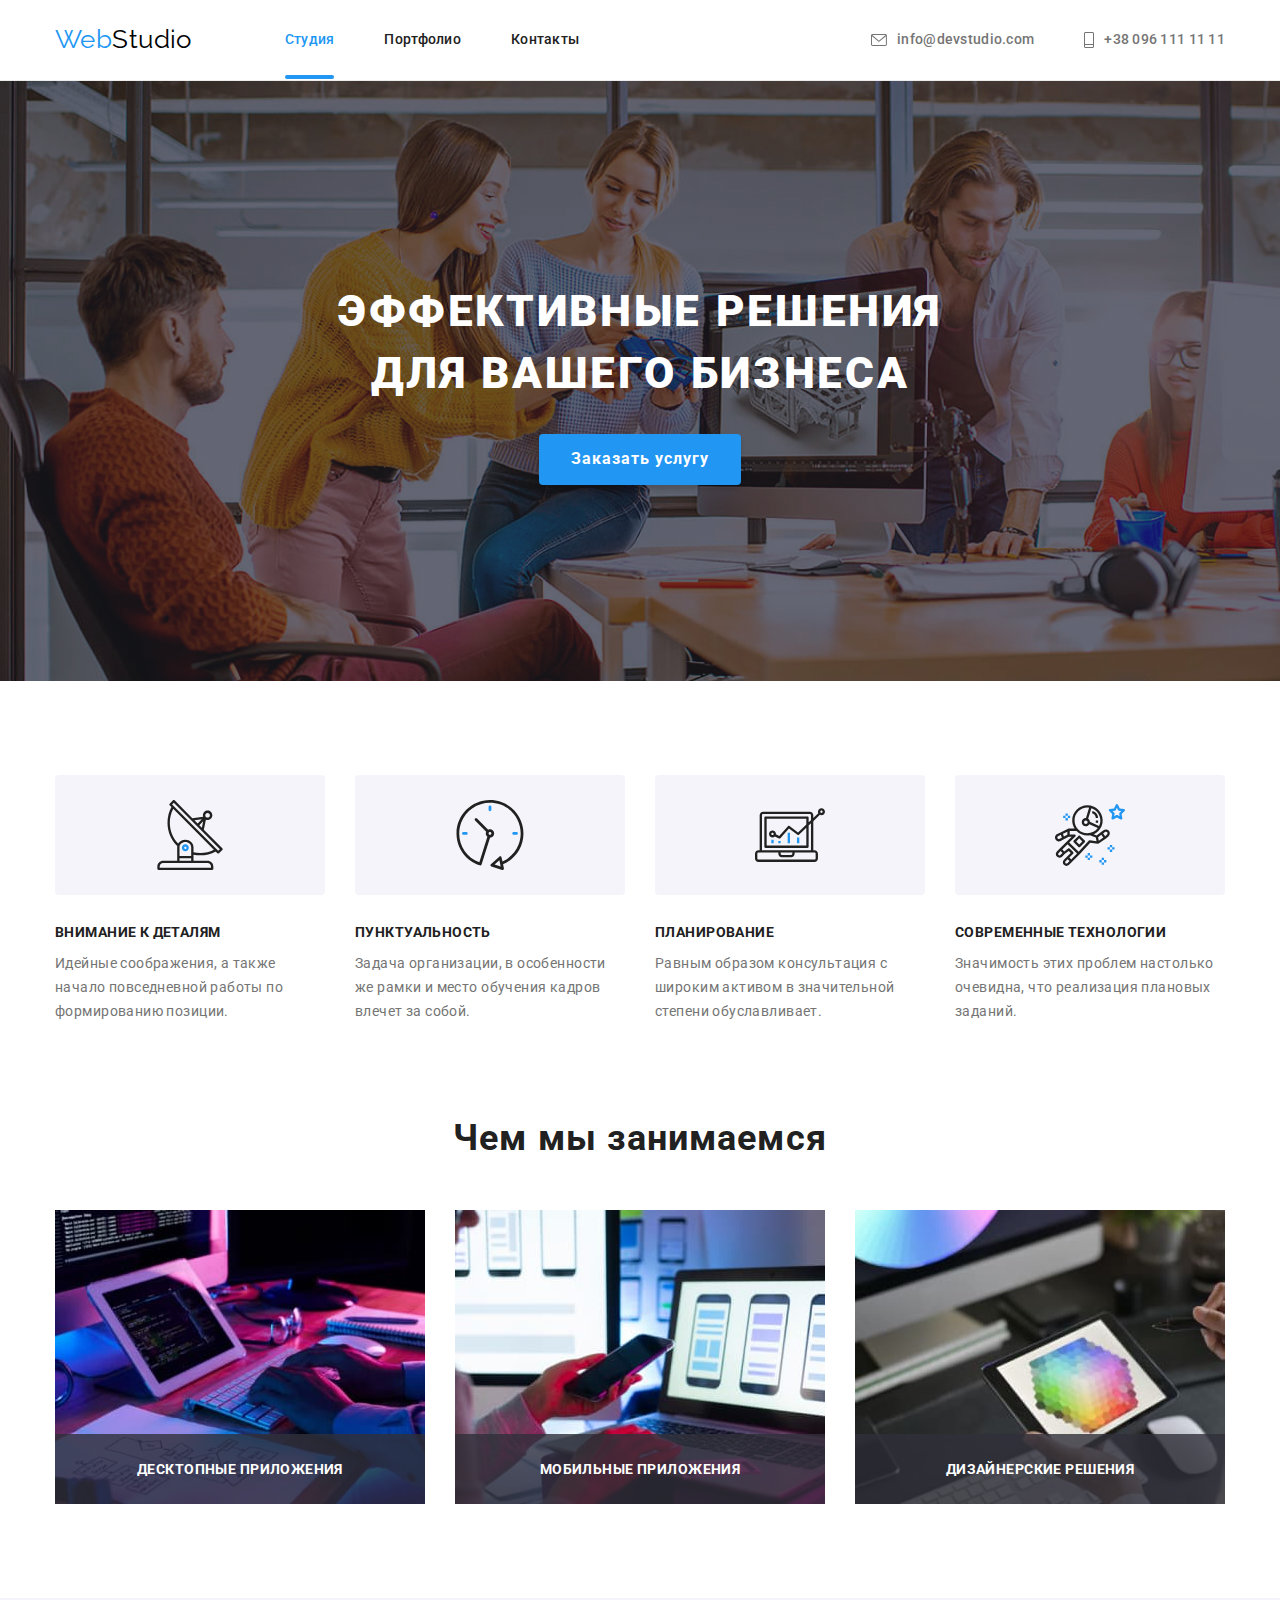
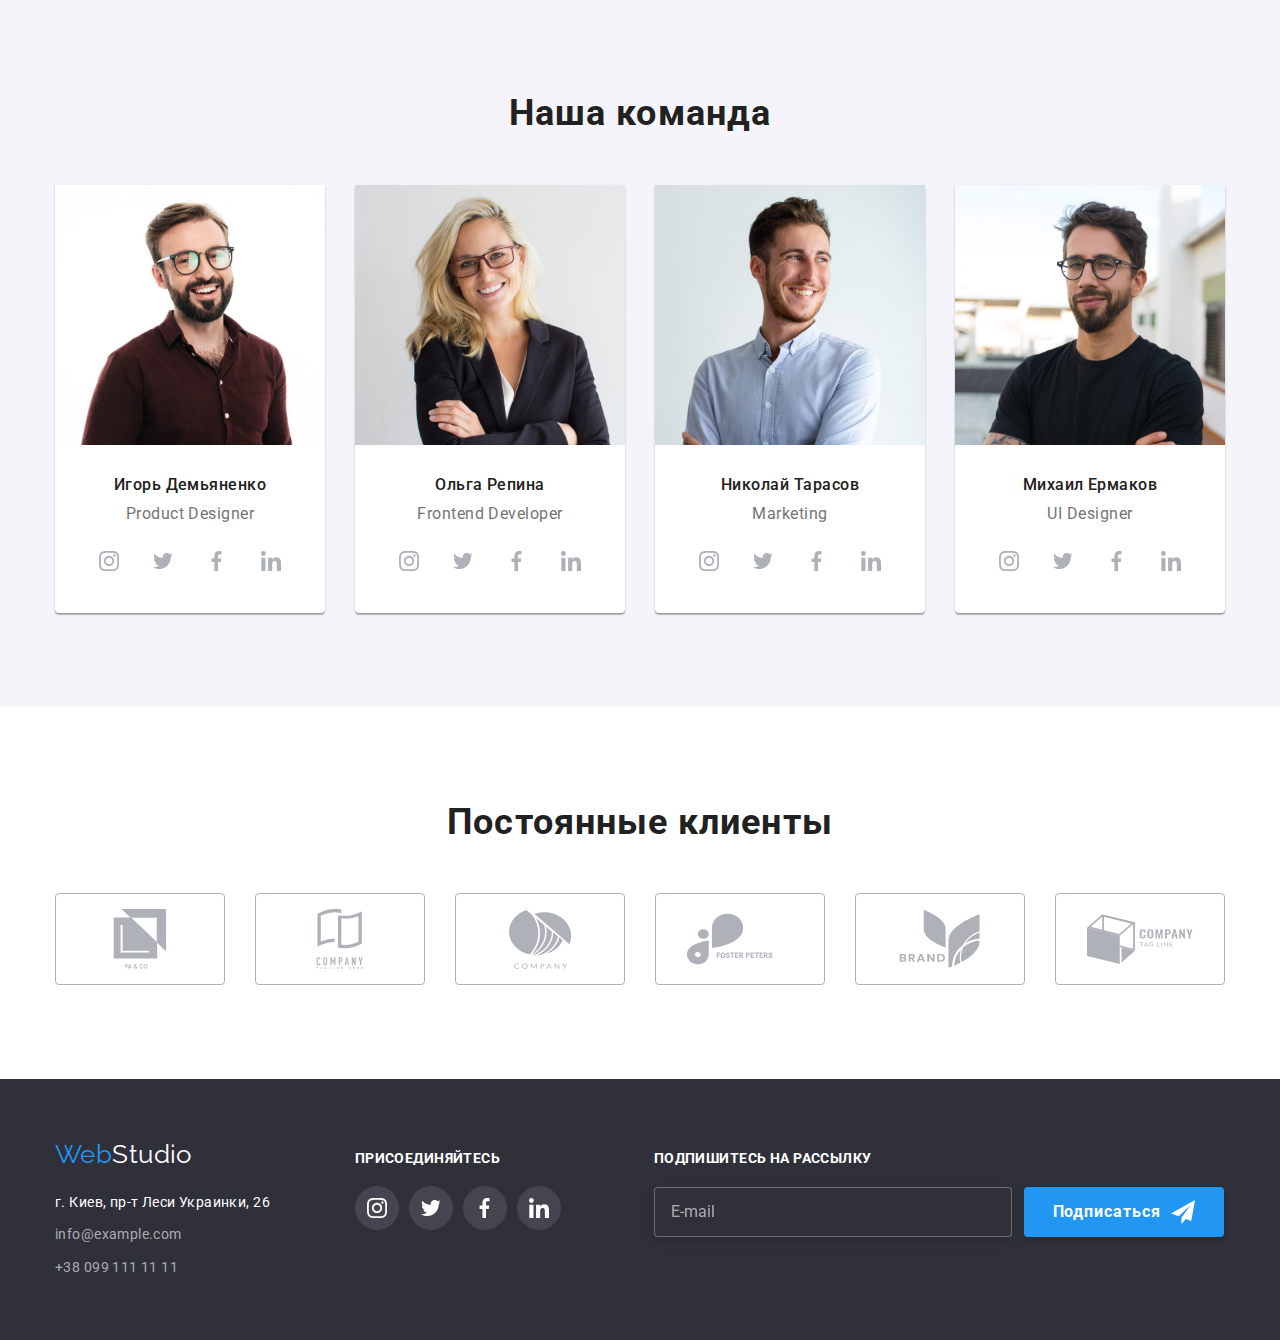
==== index.html @ 803cffaa "Initial commit" ====
<!DOCTYPE html>
<html lang="ru">

<head>
  <meta charset="UTF-8" />
  <meta http-equiv="X-UA-Compatible" content="IE=edge" />
  <meta name="viewport" content="width=device-width, initial-scale=1.0" />
  <title>WebStudio</title>
  <link rel="preconnect" href="https://fonts.googleapis.com" />
  <link rel="preconnect" href="https://fonts.gstatic.com" crossorigin />
  <link href="https://fonts.googleapis.com/css2?family=Raleway:wght@700&family=Roboto:wght@400;500;700;900&display=swap"
    rel="stylesheet" />
  <link rel="stylesheet"
    href="https://cdnjs.cloudflare.com/ajax/libs/modern-normalize/1.1.0/modern-normalize.min.css" />
      <link rel="stylesheet" href="./css/main.min.css" />

</head>

<body>
  <!-- Шапка -->
  <header>
    <div class="header-border">
      <div class="container main-nav">
        <nav class="nav-header">
          <a lang="en" href="./index.html" class="logo">Web<span class="logo-secondary">Studio</span></a>

          <ul class="site-nav list">
            <li class="item">
              <a href="./index.html" class="site-nav-link link current">Студия</a>
            </li>
            <li class="item">
              <a href="./portfolio.html" class="site-nav-link link">Портфолио</a>
            </li>
            <li class="item"><a href="" class="site-nav-link link">Контакты</a></li>
          </ul>
        </nav>

        <ul class="header-list list">
          <li class="item">
            <a href="mailto:info@devstudio.com" class="header-link link"><svg class="header-mail" width="16" height="12">
                <use href="./images/icons.svg#icon-mail"></use>
              </svg>
              info@devstudio.com</a>
          </li>
          <li class="item">
            <a href="tel:+380961111111" class="header-link link">
              <svg class="header-phone" width="10" height="16">
                <use href="./images/icons.svg#icon-phone"></use>
              </svg>+38 096 111 11 11</a>
          </li>
        </ul>
      </div>
    </div>
  </header>
  <!-- Основной контент -->

  <main>
    <!-- Герой -->
    <section class="hero">
      <div class="container top">
        <h1 class="hero-title">
          Эффективные решения <br />
          для вашего бизнеса
        </h1>
        <div class="padding-bottom">
          <button type="button" class="primary-button" data-modal-open>
            Заказать услугу
          </button>
          <div class="backdrop is-hidden" data-modal>
            <div class="modal">
              <button class="close-button" data-modal-close>
                <svg class="icon-close" width="18" height="18">
                  <use href="./images/icons.svg#icon-icon-close-1"></use>
                </svg>
              </button>
              <form class="form-field">
                <b class="form-title">Оставьте свои данные, мы вам перезвоним</b>

                <label class="form-label">
                  <span class="form-name">Имя</span>
                  <input class="form-input" type="text" name="name" autofocus required />
                  <svg class="form-icon" width="18" height="18">
                    <use href="./images/icons.svg#icon-person-modal"></use>
                  </svg>
                </label>

                <label class="form-label">
                  <span class="form-name">Телефон</span>
                  <input class="form-input" type="tel" name="phone" required />
                  <svg class="form-icon" width="18" height="18">
                    <use href="./images/icons.svg#icon-phone-modal"></use>
                  </svg>
                </label>

                <label class="form-label">
                  <span class="form-name">Почта</span>
                  <input class="form-input" type="email" name="mail" required />
                  <svg class="form-icon" width="18" height="18">
                    <use href="./images/icons.svg#icon-email-modal"></use>
                  </svg>
                </label>

                <label class="form-label">
                  <span class="form-name">Коментарий</span>
                  <textarea class="form-textarea" name="comment" placeholder="Введите текст"></textarea>
                </label>

                <label class="form-label-checkbox">
                  <input class="form-input-checkbox visually-hidden" type="checkbox" required />
                  <span class="box-icon-checkbox">
                    <svg class="form-icon-check" width="16" height="15">
                      <use href="./images/icons.svg#icon-check"></use>
                    </svg>
                  </span>
                  <span class="form-name-checkbox">Соглашаюсь с рассылкой и принимаю
                    <a href="" class="form-link">Условия договора</a></span>
                </label>

                <button class="form-button" type="submit">Отправить</button>
              </form>
            </div>
          </div>
        </div>
      </div>
    </section>

    <!-- Приемущества сайта -->
    <div class="benefits section main-section">
      <div class="container">
        <ul class="benefits__list list">
          <li class="benefits__item">
            <div class="benefits__thumb">
              <svg class="benefits__icon" width="70" height="70">
                <use href="./images/icons.svg#icon-antenna-1"></use>
              </svg>
            </div>
            <h3 class="benefits__title">Внимание к деталям</h3>
            <p class="benefits__text">
              Идейные соображения, а также начало повседневной работы по
              формированию позиции.
            </p>
          </li>
          <li class="benefits__item">
            <div class="benefits__thumb">
              <svg class="benefits__icon" width="70" height="70">
                <use href="./images/icons.svg#icon-clock-1"></use>
              </svg>
            </div>
            <h3 class="benefits__title">Пунктуальность</h3>
            <p class="benefits__text">
              Задача организации, в особенности же рамки и место обучения
              кадров влечет за собой.
            </p>
          </li>
          <li class="benefits__item">
            <div class="benefits__thumb">
              <svg class="benefits__icon" width="70" height="70">
                <use href="./images/icons.svg#icon-monitor"></use>
              </svg>
            </div>
            <h3 class="benefits__title">Планирование</h3>
            <p class="benefits__text">
              Равным образом консультация с широким активом в значительной
              степени обуславливает.
            </p>
          </li>
          <li class="benefits__item">
            <div class="benefits__thumb">
              <svg class="benefits__icon" width="70" height="70">
                <use href="./images/icons.svg#icon-astronaut-1"></use>
              </svg>
            </div>
            <h3 class="benefits__title">Современные технологии</h3>
            <p class="benefits__text">
              Значимость этих проблем настолько очевидна, что реализация
              плановых заданий.
            </p>
          </li>
        </ul>
      </div>
    </div>
    <!-- Чем мы занимаемся -->
    <section class="work">
      <div class="container">
        <h2 class="work__title">Чем мы занимаемся</h2>
        <ul class="work__list list">
          <li class="work__item">
            <img src="./images/webstudio/nout.jpg" alt="планшет с написанным на нем кодом" width="370" height="294" />
            <div class="service">
              <p class="service__text">десктопные приложения</p>
            </div>
          </li>
          <li class="work__item">
            <img src="./images/webstudio/mobile.jpg" alt="работа на ноутбуке" width="370" height="294" />
            <div class="service">
              <p class="service__text">мобильные приложения</p>
            </div>
          </li>
          <li class="work__item">
            <img src="./images/webstudio/cube.jpg" alt="цветной шестигранник на планшете" width="370" height="294" />
            <div class="service">
              <p class="service__text">дизайнерские решения</p>
            </div>
          </li>
        </ul>
      </div>
    </section>
    <!-- Команда работников -->
    <section class="team section">
      <div class="container">
        <h2 class="team__title">Наша команда</h2>
        <ul class="team__list list">
          <li class="team__item">
            <img src="./images/webstudio/red.jpg" alt="работник компании в красной рубашке" width="270" height="260" />
            <div class="team__padding">
              <h3 class="team__name">Игорь Демьяненко</h3>
              <p lang="en" class="team__text">Product Designer</p>
            </div>
            <div class="network">
              <ul class="network__list">
                <li class="network__item">
                  <a href="" class="network__link"><svg class="network__icon" width="20" height="20">
                      <use href="./images/icons.svg#icon-instagram-2"></use>
                    </svg></a>
                </li>
                <li class="network__item">
                  <a href="" class="network__link"><svg class="network__icon" width="20" height="20">
                      <use href="./images/icons.svg#icon-twitter"></use>
                    </svg></a>
                </li>
                <li class="network__item">
                  <a href="" class="network__link"><svg class="network__icon" width="20" height="20">
                      <use href="./images/icons.svg#icon-facebook"></use>
                    </svg></a>
                </li>
                <li class="network__item">
                  <a href="" class="network__link"><svg class="network__icon" width="20" height="20">
                      <use href="./images/icons.svg#icon-linkedin-1"></use>
                    </svg></a>
                </li>
              </ul>
            </div>
          </li>
          <li class="team__item">
            <img src="./images/webstudio/blond.jpg" alt="работник комапании девушка блондинка" width="270"
              height="260" />
            <div class="team__padding">
              <h3 class="team__name">Ольга Репина</h3>
              <p lang="en" class="team__text">Frontend Developer</p>
            </div>
            <div class="network">
              <ul class="network__list">
                <li class="network__item">
                  <a href="" class="network__link"><svg class="network__icon" width="20" height="20">
                      <use href="./images/icons.svg#icon-instagram-2"></use>
                    </svg></a>
                </li>
                <li class="network__item">
                  <a href="" class="network__link"><svg class="network__icon" width="20" height="20">
                      <use href="./images/icons.svg#icon-twitter"></use>
                    </svg></a>
                </li>
                <li class="network__item">
                  <a href="" class="network__link"><svg class="network__icon" width="20" height="20">
                      <use href="./images/icons.svg#icon-facebook"></use>
                    </svg></a>
                </li>
                <li class="network__item">
                  <a href="" class="network__link"><svg class="network__icon" width="20" height="20">
                      <use href="./images/icons.svg#icon-linkedin-1"></use>
                    </svg></a>
                </li>
              </ul>
            </div>
          </li>
          <li class="team__item">
            <img src="./images/webstudio/white.jpg" alt="работник комапании в синей рубашке" width="270" height="260" />
            <div class="team__padding">
              <h3 class="team__name">Николай Тарасов</h3>
              <p lang="en" class="team__text">Marketing</p>
            </div>
            <div class="network">
              <ul class="network__list">
                <li class="network__item">
                  <a href="" class="network__link"><svg class="network__icon" width="20" height="20">
                      <use href="./images/icons.svg#icon-instagram-2"></use>
                    </svg></a>
                </li>
                <li class="network__item">
                  <a href="" class="network__link"><svg class="network__icon" width="20" height="20">
                      <use href="./images/icons.svg#icon-twitter"></use>
                    </svg></a>
                </li>
                <li class="network__item">
                  <a href="" class="network__link"><svg class="network__icon" width="20" height="20">
                      <use href="./images/icons.svg#icon-facebook"></use>
                    </svg></a>
                </li>
                <li class="network__item">
                  <a href="" class="network__link"><svg class="network__icon" width="20" height="20">
                      <use href="./images/icons.svg#icon-linkedin-1"></use>
                    </svg></a>
                </li>
              </ul>
            </div>
          </li>
          <li class="team__item">
            <img src="./images/webstudio/black.jpg" alt="работник комапании в черной футболке" width="270"
              height="260" />
            <div class="team__padding">
              <h3 class="team__name">Михаил Ермаков</h3>
              <p lang="en" class="team__text">UI Designer</p>
            </div>
            <div class="network">
              <ul class="network__list">
                <li class="network__item">
                  <a href="" class="network__link"><svg class="network__icon" width="20" height="20">
                      <use href="./images/icons.svg#icon-instagram-2"></use>
                    </svg></a>
                </li>
                <li class="network__item">
                  <a href="" class="network__link"><svg class="network__icon" width="20" height="20">
                      <use href="./images/icons.svg#icon-twitter"></use>
                    </svg></a>
                </li>
                <li class="network__item">
                  <a href="" class="network__link"><svg class="network__icon" width="20" height="20">
                      <use href="./images/icons.svg#icon-facebook"></use>
                    </svg></a>
                </li>
                <li class="network__item">
                  <a href="" class="network__link"><svg class="network__icon" width="20" height="20">
                      <use href="./images/icons.svg#icon-linkedin-1"></use>
                    </svg></a>
                </li>
              </ul>
            </div>
          </li>
        </ul>
      </div>
    </section>

    <!-- Постоянные клиенты -->
    <section class="section">
      <div class="container thumb">
        <h3 class="clients-title">Постоянные клиенты</h3>
        <ul class="clients-list">
          <li class="clients-item">
            <a href="" class="clients-link">
              <svg class="clients-icon" width="106" height="60">
                <use href="./images/icons.svg#icon-group-1"></use>
              </svg>
            </a>
          </li>
          <li class="clients-item">
            <a href="" class="clients-link">
              <svg class="clients-icon" width="106" height="60">
                <use href="./images/icons.svg#icon-group-2"></use>
              </svg>
            </a>
          </li>
          <li class="clients-item">
            <a href="" class="clients-link">
              <svg class="clients-icon" width="106" height="60">
                <use href="./images/icons.svg#icon-group-3"></use>
              </svg>
            </a>
          </li>
          <li class="clients-item">
            <a href="" class="clients-link">
              <svg class="clients-icon" width="106" height="60">
                <use href="./images/icons.svg#icon-group4"></use>
              </svg>
            </a>
          </li>
          <li class="clients-item">
            <a href="" class="clients-link">
              <svg class="clients-icon" width="106" height="60">
                <use href="./images/icons.svg#icon-group-5"></use>
              </svg>
            </a>
          </li>
          <li class="clients-item">
            <a href="" class="clients-link">
              <svg class="clients-icon" width="106" height="60">
                <use href="./images/icons.svg#icon-group6"></use>
              </svg>
            </a>
          </li>
        </ul>
      </div>
    </section>
  </main>
  <!-- Подвал сайта -->
  <footer>
    <div class="footer">
      <div class="container footer-thumb">
        <div class="address">
          <a lang="en" href="./index.html" class="logo">Web<span class="footer-logo">Studio</span></a>
          <address>
            <p class="footer-address">г. Киев, пр-т Леси Украинки, 26</p>
            <a href="mailto:info@example.com " class="footer-link">info@example.com
            </a>
            <a href="tel:+380991111111" class="footer-link">+38 099 111 11 11</a>
          </address>
        </div>
        <div class="social">
          <h3 class="social-title">присоединяйтесь</h3>
          <ul class="social-list">
            <li class="social-item">
              <a href="" class="social-link"><svg class="social-icon" width="20" height="20">
                  <use href="./images/icons.svg#icon-instagram-2"></use>
                </svg></a>
            </li>
            <li class="social-item">
              <a href="" class="social-link"><svg class="social-icon" width="20" height="20">
                  <use href="./images/icons.svg#icon-twitter"></use>
                </svg></a>
            </li>
            <li class="social-item">
              <a href="" class="social-link"><svg class="social-icon" width="20" height="20">
                  <use href="./images/icons.svg#icon-facebook"></use>
                </svg></a>
            </li>
            <li class="social-item">
              <a href="" class="social-link"><svg class="social-icon" width="20" height="20">
                  <use href="./images/icons.svg#icon-linkedin-1"></use>
                </svg></a>
            </li>
          </ul>
        </div>
        <form class="footer-form">
          <div class="footer-form-email">
            <label for="footer-mail" class="footer-label">Подпишитесь на рассылку</label>
            <input type="email" name="mail" id="footer-mail" placeholder="E-mail" class="footer-input">
          </div>
          <button type="submit" class="footer-form-button">Подписаться
            <svg class="form-icon-button" width="24" height="24">
              <use href="./images/icons.svg#icon-telegram"></use>
            </svg>
          </button>
        </form>

      </div>
    </div>
  </footer>
  <script src="./js/modal.js"></script>
</body>

</html>
---- css/main.min.css ----
:root{--title-text-color: #757575;--primary-text-color: rgba(33, 33, 33, 1);--accent-color: #2196f3;--background-color: #ffffff;--secondary-color: #2f303a;--button-color: #ffffff;--portfolio-title: #212121;--primary-button-hover-focus: #188ce8;--transition-timing-function: cubic-bezier(0.4, 0, 0.2, 1)}body{background-color:var(--background-color);color:var(--title-text-color);font-family:Roboto,sans-serif;letter-spacing:.03em;font-size:14px;margin:0}.visually-hidden{position:absolute;width:1px;height:1px;margin:-1px;border:0;padding:0;white-space:nowrap;-webkit-clip-path:inset(100%);clip-path:inset(100%);clip:rect(0 0 0 0);overflow:hidden}h1,h2,h3,h4,h5,h6,p,ul{margin:0;padding:0}img{display:block;max-width:100%;height:auto}.list{list-style:none}.link{text-decoration:none}.section{padding-top:94px;padding-bottom:94px}.container{width:1200px;padding-left:15px;padding-right:15px;margin-left:auto;margin-right:auto}.main-nav{display:-webkit-box;display:-ms-flexbox;display:flex}.nav-header{display:-webkit-box;display:-ms-flexbox;display:flex}.site-nav{display:-webkit-box;display:-ms-flexbox;display:flex;margin-left:auto;margin-right:auto}.site-nav .item:not(:last-child){margin-right:50px}.site-nav .current{color:var(--accent-color)}.current::after{content:"";position:absolute;bottom:0;left:0;width:100%;height:4px;background-color:var(--accent-color);border-radius:2px}.header-list{display:-webkit-box;display:-ms-flexbox;display:flex;padding-top:32px;padding-bottom:32px;margin-left:auto}.header-list .item:not(:last-child){margin-right:50px}.header-border{border-bottom:1px solid #ececec}.logo{margin-right:93px;padding-bottom:25px;color:var(--accent-color);font-family:Raleway,sans-serif;font-size:26px;line-height:1.2;text-decoration:none}.logo:focus,.logo:hover{color:var(--accent-color)}.logo-secondary{color:#000}.logo-secondary:focus,.logo-secondary:hover{color:#000}.nav-header .logo{padding-top:24px}.site-nav-link{position:relative;display:-webkit-box;display:-ms-flexbox;display:flex;padding-top:32px;padding-bottom:32px;color:var(--primary-text-color);font-weight:500;line-height:1.1;letter-spacing:.02em;-webkit-transition-property:color;transition-property:color;-webkit-transition-duration:250ms;transition-duration:250ms;-webkit-transition-timing-function:var(--transition-timing-function);transition-timing-function:var(--transition-timing-function)}.site-nav-link:focus,.site-nav-link:hover{color:var(--accent-color)}.header-link{display:-webkit-box;display:-ms-flexbox;display:flex;-webkit-box-align:center;-ms-flex-align:center;align-items:center;color:var(--title-text-color);font-weight:500;letter-spacing:.02em;line-height:1.1;fill:#757575;-webkit-transition-property:fill,color;transition-property:fill,color;-webkit-transition-duration:250ms;transition-duration:250ms;-webkit-transition-timing-function:var(--transition-timing-function);transition-timing-function:var(--transition-timing-function)}.header-link:hover,.header-link:focus{fill:var(--accent-color);color:var(--accent-color)}.header-link .header-mail{margin-right:10px}.header-link .header-phone{margin-right:10px}.hero{max-width:1600px;height:600px;margin-right:auto;margin-left:auto;background-image:-webkit-gradient(linear, left top, right top, from(rgba(47, 48, 58, 0.4)), to(rgba(47, 48, 58, 0.4))),url(../images/webstudio/Img.jpg);background-image:linear-gradient(to right, rgba(47, 48, 58, 0.4), rgba(47, 48, 58, 0.4)),url(../images/webstudio/Img.jpg);background-color:var(--secondary-color);text-align:center;padding-top:200px;padding-bottom:200px}.hero-title{margin-bottom:30px;color:#fff;font-weight:900;font-size:44px;line-height:1.4;text-align:center;letter-spacing:.06em;text-transform:uppercase}.primary-button{padding:10px 32px;-webkit-box-shadow:0px 4px 4px rgba(0,0,0,.15);box-shadow:0px 4px 4px rgba(0,0,0,.15);border-radius:4px;border:none;background-color:var(--accent-color);color:var(--button-color);font-family:inherit;cursor:pointer;font-weight:700;font-size:16px;line-height:1.9;letter-spacing:.06em}.primary-button:focus,.primary-button:hover{background-color:var(--primary-button-hover-focus)}.backdrop{z-index:99;position:fixed;top:0;left:0;width:100%;height:100%;background-color:rgba(0,0,0,.2);opacity:1;-webkit-transition:opacity 250ms var(--transition-timing-function);transition:opacity 250ms var(--transition-timing-function)}.backdrop.is-hidden{opacity:0;pointer-events:none}.backdrop.is-hidden .modal{-webkit-transform:scale(1.1) translate(-50%, -50%);transform:scale(1.1) translate(-50%, -50%)}.modal{z-index:999;position:absolute;top:50%;left:50%;width:528px;height:581px;-webkit-transform:scale(1) translate(-50%, -50%);transform:scale(1) translate(-50%, -50%);background-color:#fff;-webkit-transition:-webkit-transform 250ms var(--transition-timing-function);transition:-webkit-transform 250ms var(--transition-timing-function);transition:transform 250ms var(--transition-timing-function);transition:transform 250ms var(--transition-timing-function), -webkit-transform 250ms var(--transition-timing-function)}.close-button{position:absolute;top:8px;right:8px;display:-webkit-box;display:-ms-flexbox;display:flex;padding:0;-webkit-box-align:center;-ms-flex-align:center;align-items:center;-webkit-box-pack:center;-ms-flex-pack:center;justify-content:center;width:30px;height:30px;border-radius:50%;border:1px solid rgba(0,0,0,.1);background-color:#fff;-webkit-transition:250ms var(--transition-timing-function);transition:250ms var(--transition-timing-function)}.close-button:hover{fill:var(--accent-color)}.form-field{padding:40px}.form-title{display:block;margin-bottom:15px;font-size:20px;line-height:1.2;color:#212121;-webkit-user-select:none;-moz-user-select:none;-ms-user-select:none;user-select:none}.form-label{position:relative;display:-webkit-box;display:-ms-flexbox;display:flex;-webkit-box-orient:vertical;-webkit-box-direction:normal;-ms-flex-direction:column;flex-direction:column;-webkit-user-select:none;-moz-user-select:none;-ms-user-select:none;user-select:none}.form-label:not(:first-of-type){margin-top:10px}.form-name{text-align:start;margin-bottom:4px;font-size:12px;line-height:1.2;letter-spacing:.01em;color:#757575}.form-input{display:block;padding-left:42px;padding-right:5px;height:40px;outline:rgba(0,0,0,0);border:1px solid rgba(33,33,33,.2);border-radius:4px;cursor:pointer}.form-input:focus{border:1px solid var(--accent-color)}.form-icon{position:absolute;bottom:11px;left:12px}.form-input+.form-icon{-webkit-transition:fill 250ms var(--transition-timing-function),border 250ms var(--transition-timing-function);transition:fill 250ms var(--transition-timing-function),border 250ms var(--transition-timing-function)}.form-input:focus+.form-input+.form-icon{fill:var(--accent-color)}.form-textarea{display:block;margin-bottom:17px;padding:12px 16px;height:120px;resize:none;outline:rgba(0,0,0,0);border:1px solid rgba(33,33,33,.2);border-radius:4px;-webkit-transition:border 250ms var(--transition-timing-function);transition:border 250ms var(--transition-timing-function);cursor:pointer}.form-textarea:focus{border:1px solid var(--accent-color)}.form-label-checkbox{display:-webkit-box;display:-ms-flexbox;display:flex;-webkit-box-align:center;-ms-flex-align:center;align-items:center;-webkit-box-pack:center;-ms-flex-pack:center;justify-content:center;margin-bottom:30px;-webkit-user-select:none;-moz-user-select:none;-ms-user-select:none;user-select:none}.box-icon-checkbox{display:-webkit-inline-box;display:-ms-inline-flexbox;display:inline-flex;-webkit-box-align:center;-ms-flex-align:center;align-items:center;-webkit-box-pack:center;-ms-flex-pack:center;justify-content:center;margin-right:10px;width:16px;height:15px;outline:2px solid #000;outline-offset:-2px;border-radius:2px;-webkit-transition-property:background-color,outline;transition-property:background-color,outline;-webkit-transition-duration:250ms;transition-duration:250ms;-webkit-transition-timing-function:var(--transition-timing-function);transition-timing-function:var(--transition-timing-function);cursor:pointer}.form-input-checkbox:checked+.box-icon-checkbox{background-color:var(--accent-color);outline:rgba(0,0,0,0)}.form-icon-check{fill:#fff}.form-name-checkbox{line-height:1.7;color:#757575}.form-link{line-height:1.7;color:var(--accent-color)}.form-button{padding:0;width:200px;height:50px;background-color:#188ce8;-webkit-box-shadow:0px 4px 4px rgba(0,0,0,.15);box-shadow:0px 4px 4px rgba(0,0,0,.15);border-radius:4px;border:rgba(0,0,0,0);font-weight:700;font-size:16px;line-height:1.9;letter-spacing:.06em;color:#fff;cursor:pointer}.benefits__list{display:-webkit-box;display:-ms-flexbox;display:flex}.benefits__list .benefits__item:not(:last-child){margin-right:30px}.benefits__list>.benefits__item{-ms-flex-preferred-size:calc(33.3333333333% - 30px);flex-basis:calc(33.3333333333% - 30px)}.benefits__thumb{display:-webkit-box;display:-ms-flexbox;display:flex;margin-bottom:30px;height:120px;-webkit-box-align:center;-ms-flex-align:center;align-items:center;-webkit-box-pack:center;-ms-flex-pack:center;justify-content:center;border-radius:4px;background-color:#f5f4fa}.benefits__title{margin-bottom:10px;font-size:14px;line-height:1.1;text-transform:uppercase;color:var(--primary-text-color)}.benefits__text{font-size:14px;line-height:24px;letter-spacing:.03em}.work{padding-bottom:94px}.work__title{margin-bottom:50px;color:var(--primary-text-color);font-size:36px;line-height:1.2;text-align:center;letter-spacing:.03em}.work__list{list-style:none;display:-webkit-box;display:-ms-flexbox;display:flex}.work__list .work__item:not(:last-child){margin-right:30px}.work__list>.work__item{-ms-flex-preferred-size:calc(50% - 30px);flex-basis:calc(50% - 30px);position:relative}.service{position:absolute;bottom:0;left:0;width:100%;height:70px;display:-webkit-box;display:-ms-flexbox;display:flex;-webkit-box-pack:center;-ms-flex-pack:center;justify-content:center;-webkit-box-align:center;-ms-flex-align:center;align-items:center;background-color:rgba(47,48,58,.8)}.service__text{font-weight:700;text-align:center;text-transform:uppercase;color:#fff}.team{background-color:#f5f4fa;padding-bottom:94px;padding-top:94px}.team-photo{background-color:var(--background-color)}.team__title{margin-bottom:50px;font-size:36px;line-height:1.2;text-align:center;letter-spacing:.03em;color:#212121}.team__list{list-style:none;display:-webkit-box;display:-ms-flexbox;display:flex}.team__list>.team__item:not(:last-child){margin-right:30px}.team__list>.team__item{-webkit-box-shadow:0px 1px 3px rgba(0,0,0,.12),0px 1px 1px rgba(0,0,0,.14),0px 2px 1px rgba(0,0,0,.2);box-shadow:0px 1px 3px rgba(0,0,0,.12),0px 1px 1px rgba(0,0,0,.14),0px 2px 1px rgba(0,0,0,.2);border-radius:0px 0px 4px 4px;background-color:var(--background-color)}.team__padding{padding-top:30px}.team__name{margin-bottom:10px;text-align:center;font-weight:500;font-size:16px;line-height:1.2;letter-spacing:.03em;color:var(--primary-text-color)}.team__text{text-align:center;font-size:16px;line-height:1.2;letter-spacing:.03em}.network{margin-top:16px;margin-right:32px;margin-left:32px;margin-bottom:30px;display:-webkit-box;display:-ms-flexbox;display:flex;height:44px}.network__list{display:-webkit-box;display:-ms-flexbox;display:flex;list-style:none}.network__item:not(:last-child){margin-right:10px}.network__link{display:-webkit-box;display:-ms-flexbox;display:flex;width:44px;height:44px;list-style:none;-webkit-box-align:center;-ms-flex-align:center;align-items:center;-webkit-box-pack:center;-ms-flex-pack:center;justify-content:center;fill:#afb1b8;border-radius:50px;-webkit-transition-property:fill background-color;transition-property:fill background-color;-webkit-transition-duration:250ms;transition-duration:250ms;-webkit-transition-timing-function:var(--transition-timing-function);transition-timing-function:var(--transition-timing-function)}.network__link:hover,.network__link:focus{background-color:var(--accent-color);fill:#fff}.clients-title{margin-bottom:50px;font-weight:700;font-size:36px;line-height:42px;text-align:center;letter-spacing:.03em;color:#212121}.clients-list{display:-webkit-box;display:-ms-flexbox;display:flex;list-style:none;margin-right:-30px}.clients-item{-ms-flex-preferred-size:calc((100% - 180px)/5);flex-basis:calc((100% - 180px)/5);margin-right:30px;display:-webkit-box;display:-ms-flexbox;display:flex}.clients-link{fill:#afb1b8;display:-webkit-box;display:-ms-flexbox;display:flex;-webkit-box-pack:center;-ms-flex-pack:center;justify-content:center;-webkit-box-align:center;-ms-flex-align:center;align-items:center;width:170px;height:92px;border:1px solid #afb1b8;border-radius:4px;-webkit-transition-property:fill background-color;transition-property:fill background-color;-webkit-transition-duration:250ms;transition-duration:250ms;-webkit-transition-timing-function:var(--transition-timing-function);transition-timing-function:var(--transition-timing-function)}.clients-link:hover,.clients-link:focus{fill:var(--accent-color);border:1px solid var(--accent-color)}.footer{padding-top:60px;padding-bottom:60px;background-color:#2f303a}.footer-thumb{display:-webkit-box;display:-ms-flexbox;display:flex;-webkit-box-align:baseline;-ms-flex-align:baseline;align-items:baseline}.footer .logo{display:block;padding-bottom:0;margin-bottom:20px}.footer-logo{color:var(--background-color)}.container>.logo{padding-top:0}.footer .address{margin-right:70px}.footer-address{padding-bottom:9px;color:#fff;font-style:normal;line-height:1.7}.footer-link{display:block;color:rgba(255,255,255,.6);font-style:normal;text-decoration:none;line-height:1.7;-webkit-transition-property:color;transition-property:color;-webkit-transition-duration:250ms;transition-duration:250ms;-webkit-transition-timing-function:var(--transition-timing-function);transition-timing-function:var(--transition-timing-function)}.footer-link:focus,.footer-link:hover{color:var(--accent-color)}.container .footer-link:not(:last-child){margin-bottom:9px}.social{width:206px;height:80px}.social-title{margin-bottom:20px;font-weight:700;font-size:14px;line-height:16px;letter-spacing:.03em;text-transform:uppercase;color:#fff}.social-list{display:-webkit-box;display:-ms-flexbox;display:flex;list-style:none}.social-item:not(:last-child){margin-right:10px}.social-link{fill:#fff;display:-webkit-box;display:-ms-flexbox;display:flex;-webkit-box-align:center;-ms-flex-align:center;align-items:center;-webkit-box-pack:center;-ms-flex-pack:center;justify-content:center;width:44px;height:44px;background-color:rgba(255,255,255,.1);border-radius:50px;-webkit-transition-property:fill background-color;transition-property:fill background-color;-webkit-transition-duration:250ms;transition-duration:250ms;-webkit-transition-timing-function:var(--transition-timing-function);transition-timing-function:var(--transition-timing-function)}.social-link:hover,.social-link:focus{background-color:var(--accent-color)}.footer-form{display:-webkit-box;display:-ms-flexbox;display:flex;-webkit-box-align:end;-ms-flex-align:end;align-items:end;margin-left:93px}.footer-label{margin-bottom:20px;font-weight:700;line-height:1.2;text-transform:uppercase;color:#fff}.footer-form-email{display:-webkit-box;display:-ms-flexbox;display:flex;-webkit-box-orient:vertical;-webkit-box-direction:normal;-ms-flex-direction:column;flex-direction:column;margin-right:12px}.footer-input{padding-left:16px;width:358px;height:50px;border:1px solid rgba(255,255,255,.3);-webkit-filter:drop-shadow(0px 4px 4px rgba(0, 0, 0, 0.15));filter:drop-shadow(0px 4px 4px rgba(0, 0, 0, 0.15));border-radius:4px;background-color:#2f303a;outline:rgba(0,0,0,0);color:#fff;cursor:pointer}.footer-input::-webkit-input-placeholder{font-size:16px;line-height:1.3;color:rgba(255,255,255,.6)}.footer-input::-moz-placeholder{font-size:16px;line-height:1.3;color:rgba(255,255,255,.6)}.footer-input:-ms-input-placeholder{font-size:16px;line-height:1.3;color:rgba(255,255,255,.6)}.footer-input::-ms-input-placeholder{font-size:16px;line-height:1.3;color:rgba(255,255,255,.6)}.footer-input::placeholder{font-size:16px;line-height:1.3;color:rgba(255,255,255,.6)}.footer-form-button{display:-webkit-box;display:-ms-flexbox;display:flex;-webkit-box-align:center;-ms-flex-align:center;align-items:center;-webkit-box-pack:center;-ms-flex-pack:center;justify-content:center;width:200px;height:50px;border:rgba(0,0,0,0);-webkit-box-shadow:0px 4px 4px rgba(0,0,0,.15);box-shadow:0px 4px 4px rgba(0,0,0,.15);border-radius:4px;font-weight:700;font-size:16px;line-height:1.8;letter-spacing:.06em;background-color:#2196f3;color:#fff;cursor:pointer}.form-icon-button{margin-left:10px}.projects-list-buttons{display:-webkit-box;display:-ms-flexbox;display:flex;list-style:none;-webkit-box-pack:center;-ms-flex-pack:center;justify-content:center;margin-bottom:50px}.projects-list-buttons>.item:not(:last-child){margin-right:8px}.secondary-button{padding:6px 22px;border-radius:4px;font-family:inherit;font-weight:500;font-size:16px;line-height:1.6;letter-spacing:.03em;border:none;cursor:pointer;-webkit-transition-duration:250ms;transition-duration:250ms;-webkit-transition-timing-function:var(--transition-timing-function);transition-timing-function:var(--transition-timing-function)}.secondary-button:focus,.secondary-button:hover{background-color:var(--accent-color);color:var(--button-color);-webkit-box-shadow:0px 3px 1px rgba(0,0,0,.1),0px 1px 2px rgba(0,0,0,.08),0px 2px 2px rgba(0,0,0,.12);box-shadow:0px 3px 1px rgba(0,0,0,.1),0px 1px 2px rgba(0,0,0,.08),0px 2px 2px rgba(0,0,0,.12)}.projects-list{display:-webkit-box;display:-ms-flexbox;display:flex;margin-left:-30px;margin-top:-30px;-ms-flex-wrap:wrap;flex-wrap:wrap;display:flex;list-style:none}.projects-list>.projects-card{-ms-flex-preferred-size:calc((100% - 90px)/3);flex-basis:calc((100% - 90px)/3);margin-left:30px;margin-top:30px}.card{display:block}.card:hover,.card:focus{-webkit-box-shadow:0px 1px 1px rgba(0,0,0,.12),0px 4px 4px rgba(0,0,0,.06),1px 4px 6px rgba(0,0,0,.16);box-shadow:0px 1px 1px rgba(0,0,0,.12),0px 4px 4px rgba(0,0,0,.06),1px 4px 6px rgba(0,0,0,.16)}.projects-thumb{position:relative;overflow:hidden}.projects-overlay{position:absolute;top:0;left:0;width:100%;height:100%;opacity:0;background-color:rgba(33,150,243,.9);-webkit-transform:translateY(100%);transform:translateY(100%);-webkit-transition-duration:250ms;transition-duration:250ms;-webkit-transition-timing-function:var(--transition-timing-function);transition-timing-function:var(--transition-timing-function)}.card:hover .projects-overlay{opacity:1;-webkit-transform:translateY(0);transform:translateY(0);-webkit-transition:-webkit-transform 250ms var(--transition-timing-function);transition:-webkit-transform 250ms var(--transition-timing-function);transition:transform 250ms var(--transition-timing-function);transition:transform 250ms var(--transition-timing-function), -webkit-transform 250ms var(--transition-timing-function)}.overlay-text{padding:63px 24px;font-size:18px;line-height:1.6;color:#fff}.projects-content{border:1px solid #eee;border-top:none;padding:20px 24px}.projects-title{margin-bottom:4px;color:var(--portfolio-title);font-size:18px;line-height:2;letter-spacing:.06em}.projects-text{color:var(--title-text-color);font-size:16px;line-height:1.9;letter-spacing:.03em}/*# sourceMappingURL=main.min.css.map */
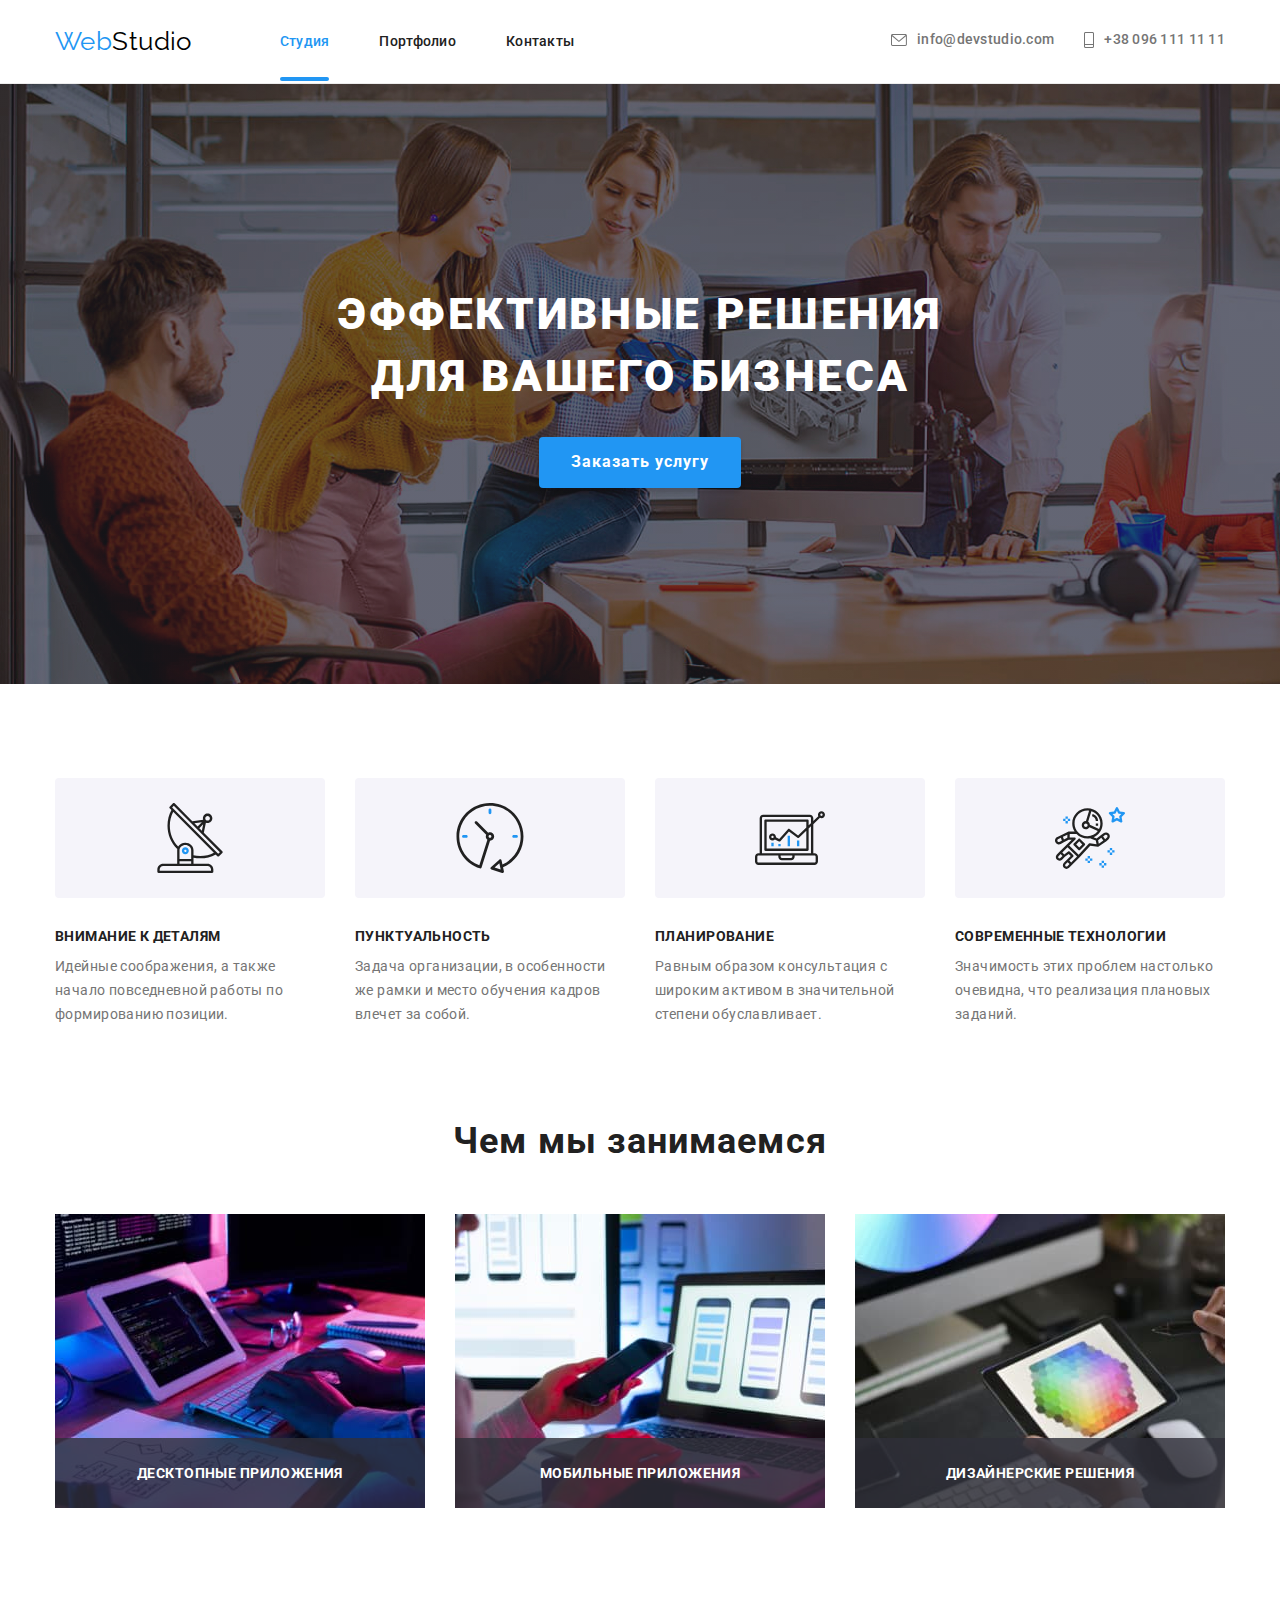
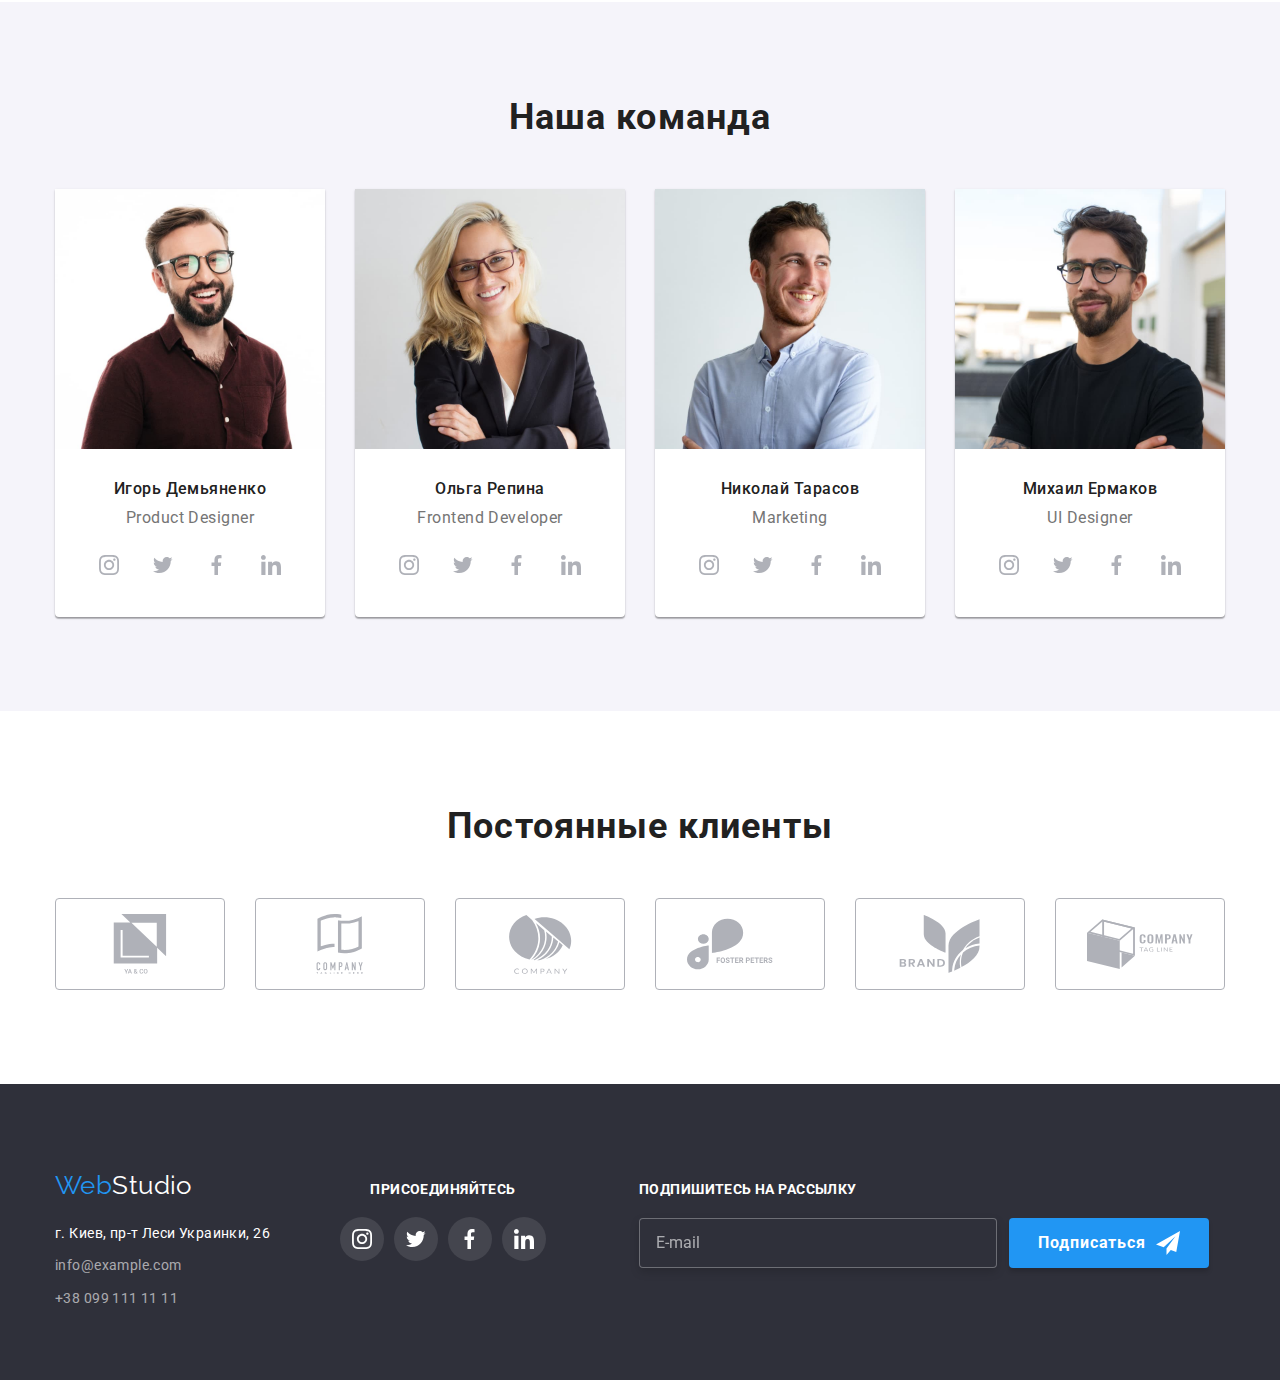
==== commit 94e988c2: "Сделана страница index" ====
--- a/index.html
+++ b/index.html
@@ -12,7 +12,7 @@
     rel="stylesheet" />
   <link rel="stylesheet"
     href="https://cdnjs.cloudflare.com/ajax/libs/modern-normalize/1.1.0/modern-normalize.min.css" />
-      <link rel="stylesheet" href="./css/main.min.css" />
+  <link rel="stylesheet" href="./css/main.min.css" />
 
 </head>
 
@@ -35,9 +35,55 @@
           </ul>
         </nav>
 
+          <button class="mobile-menu-button" type="button" data-menu-button>
+            <svg class="mobile-menu-icon" width="24" height="16">
+              <use class="mobile-menu-burger" href="./images/icons.svg#icon-menu_24px"></use>
+              <use class="mobile-menu-close" href="./images/icons.svg#icon-close-burger"></use>
+            </svg>
+
+          </button>
+
+          <!-- мобильное меню -->
+          <div class="mobile-menu" data-menu>
+            <ul class="mobile-menu-nav list">
+              <li class="mobile-menu-nav-item">
+                <a class="mobile-menu-link link  current" href="./index.html">Студія</a>
+              </li>
+              <li class="mobile-menu-nav-item">
+                <a class="mobile-menu-link link" href="./portfolio.html">Портфоліо</a>
+              </li>
+              <li class="mobile-menu-nav-item">
+                <a class="mobile-menu-link link" href="">Контакти</a>
+              </li>
+            </ul>
+            <ul class="mobile-menu-contacts list">
+              <li class="mobile-menu-contacts-item">
+                <a class="mobile-menu-link link accent" href="tel:+380961111111">+38 096 111 11 11</a>
+              </li>
+              <li class="mobile-menu-contacts-item">
+                <a class="mobile-menu-link link" href="mailto:info@devstudio.com">info@devstudio.com</a>
+              </li>
+            </ul>
+            <ul class="mobile-menu-social list">
+              <li class="mobile-menu-social-item">
+                <a class="mobile-menu-link link" href="">Instagram</a>
+              </li>
+              <li class="mobile-menu-social-item">
+                <a class="mobile-menu-link link" href="">Twitter</a>
+              </li>
+              <li class="mobile-menu-social-item">
+                <a class="mobile-menu-link link" href="">Facebook</a>
+              </li>
+              <li class="mobile-menu-social-item">
+                <a class="mobile-menu-link link" href="">LinkedIn</a>
+              </li>
+            </ul>
+          </div>
+
         <ul class="header-list list">
           <li class="item">
-            <a href="mailto:info@devstudio.com" class="header-link link"><svg class="header-mail" width="16" height="12">
+            <a href="mailto:info@devstudio.com" class="header-link link"><svg class="header-mail" width="16"
+                height="12">
                 <use href="./images/icons.svg#icon-mail"></use>
               </svg>
               info@devstudio.com</a>
@@ -341,10 +387,10 @@
     </section>
 
     <!-- Постоянные клиенты -->
-    <section class="section">
-      <div class="container thumb">
+    <section class="clients section">
+      <div class="container clients-thumb">
         <h3 class="clients-title">Постоянные клиенты</h3>
-        <ul class="clients-list">
+        <ul class="clients-list list">
           <li class="clients-item">
             <a href="" class="clients-link">
               <svg class="clients-icon" width="106" height="60">
@@ -394,19 +440,22 @@
   <!-- Подвал сайта -->
   <footer>
     <div class="footer">
-      <div class="container footer-thumb">
+      <div class="container footer-thumb ">
+        <div class="footer-box">
         <div class="address">
           <a lang="en" href="./index.html" class="logo">Web<span class="footer-logo">Studio</span></a>
           <address>
-            <p class="footer-address">г. Киев, пр-т Леси Украинки, 26</p>
+            <div class="footer-address">
+            <p class="footer-text">г. Киев, пр-т Леси Украинки, 26</p>
             <a href="mailto:info@example.com " class="footer-link">info@example.com
             </a>
             <a href="tel:+380991111111" class="footer-link">+38 099 111 11 11</a>
+            </div>
           </address>
         </div>
         <div class="social">
           <h3 class="social-title">присоединяйтесь</h3>
-          <ul class="social-list">
+          <ul class="social-list list">
             <li class="social-item">
               <a href="" class="social-link"><svg class="social-icon" width="20" height="20">
                   <use href="./images/icons.svg#icon-instagram-2"></use>
@@ -429,6 +478,7 @@
             </li>
           </ul>
         </div>
+        </div>
         <form class="footer-form">
           <div class="footer-form-email">
             <label for="footer-mail" class="footer-label">Подпишитесь на рассылку</label>
@@ -440,11 +490,14 @@
             </svg>
           </button>
         </form>
-
-      </div>
+        </div>
+        
+
+      
     </div>
   </footer>
   <script src="./js/modal.js"></script>
+  <script src="./js/menu.js"></script>
 </body>
 
 </html>--- a/css/main.min.css
+++ b/css/main.min.css
@@ -1 +1 @@
-:root{--title-text-color: #757575;--primary-text-color: rgba(33, 33, 33, 1);--accent-color: #2196f3;--background-color: #ffffff;--secondary-color: #2f303a;--button-color: #ffffff;--portfolio-title: #212121;--primary-button-hover-focus: #188ce8;--transition-timing-function: cubic-bezier(0.4, 0, 0.2, 1)}body{background-color:var(--background-color);color:var(--title-text-color);font-family:Roboto,sans-serif;letter-spacing:.03em;font-size:14px;margin:0}.visually-hidden{position:absolute;width:1px;height:1px;margin:-1px;border:0;padding:0;white-space:nowrap;-webkit-clip-path:inset(100%);clip-path:inset(100%);clip:rect(0 0 0 0);overflow:hidden}h1,h2,h3,h4,h5,h6,p,ul{margin:0;padding:0}img{display:block;max-width:100%;height:auto}.list{list-style:none}.link{text-decoration:none}.section{padding-top:94px;padding-bottom:94px}.container{width:1200px;padding-left:15px;padding-right:15px;margin-left:auto;margin-right:auto}.main-nav{display:-webkit-box;display:-ms-flexbox;display:flex}.nav-header{display:-webkit-box;display:-ms-flexbox;display:flex}.site-nav{display:-webkit-box;display:-ms-flexbox;display:flex;margin-left:auto;margin-right:auto}.site-nav .item:not(:last-child){margin-right:50px}.site-nav .current{color:var(--accent-color)}.current::after{content:"";position:absolute;bottom:0;left:0;width:100%;height:4px;background-color:var(--accent-color);border-radius:2px}.header-list{display:-webkit-box;display:-ms-flexbox;display:flex;padding-top:32px;padding-bottom:32px;margin-left:auto}.header-list .item:not(:last-child){margin-right:50px}.header-border{border-bottom:1px solid #ececec}.logo{margin-right:93px;padding-bottom:25px;color:var(--accent-color);font-family:Raleway,sans-serif;font-size:26px;line-height:1.2;text-decoration:none}.logo:focus,.logo:hover{color:var(--accent-color)}.logo-secondary{color:#000}.logo-secondary:focus,.logo-secondary:hover{color:#000}.nav-header .logo{padding-top:24px}.site-nav-link{position:relative;display:-webkit-box;display:-ms-flexbox;display:flex;padding-top:32px;padding-bottom:32px;color:var(--primary-text-color);font-weight:500;line-height:1.1;letter-spacing:.02em;-webkit-transition-property:color;transition-property:color;-webkit-transition-duration:250ms;transition-duration:250ms;-webkit-transition-timing-function:var(--transition-timing-function);transition-timing-function:var(--transition-timing-function)}.site-nav-link:focus,.site-nav-link:hover{color:var(--accent-color)}.header-link{display:-webkit-box;display:-ms-flexbox;display:flex;-webkit-box-align:center;-ms-flex-align:center;align-items:center;color:var(--title-text-color);font-weight:500;letter-spacing:.02em;line-height:1.1;fill:#757575;-webkit-transition-property:fill,color;transition-property:fill,color;-webkit-transition-duration:250ms;transition-duration:250ms;-webkit-transition-timing-function:var(--transition-timing-function);transition-timing-function:var(--transition-timing-function)}.header-link:hover,.header-link:focus{fill:var(--accent-color);color:var(--accent-color)}.header-link .header-mail{margin-right:10px}.header-link .header-phone{margin-right:10px}.hero{max-width:1600px;height:600px;margin-right:auto;margin-left:auto;background-image:-webkit-gradient(linear, left top, right top, from(rgba(47, 48, 58, 0.4)), to(rgba(47, 48, 58, 0.4))),url(../images/webstudio/Img.jpg);background-image:linear-gradient(to right, rgba(47, 48, 58, 0.4), rgba(47, 48, 58, 0.4)),url(../images/webstudio/Img.jpg);background-color:var(--secondary-color);text-align:center;padding-top:200px;padding-bottom:200px}.hero-title{margin-bottom:30px;color:#fff;font-weight:900;font-size:44px;line-height:1.4;text-align:center;letter-spacing:.06em;text-transform:uppercase}.primary-button{padding:10px 32px;-webkit-box-shadow:0px 4px 4px rgba(0,0,0,.15);box-shadow:0px 4px 4px rgba(0,0,0,.15);border-radius:4px;border:none;background-color:var(--accent-color);color:var(--button-color);font-family:inherit;cursor:pointer;font-weight:700;font-size:16px;line-height:1.9;letter-spacing:.06em}.primary-button:focus,.primary-button:hover{background-color:var(--primary-button-hover-focus)}.backdrop{z-index:99;position:fixed;top:0;left:0;width:100%;height:100%;background-color:rgba(0,0,0,.2);opacity:1;-webkit-transition:opacity 250ms var(--transition-timing-function);transition:opacity 250ms var(--transition-timing-function)}.backdrop.is-hidden{opacity:0;pointer-events:none}.backdrop.is-hidden .modal{-webkit-transform:scale(1.1) translate(-50%, -50%);transform:scale(1.1) translate(-50%, -50%)}.modal{z-index:999;position:absolute;top:50%;left:50%;width:528px;height:581px;-webkit-transform:scale(1) translate(-50%, -50%);transform:scale(1) translate(-50%, -50%);background-color:#fff;-webkit-transition:-webkit-transform 250ms var(--transition-timing-function);transition:-webkit-transform 250ms var(--transition-timing-function);transition:transform 250ms var(--transition-timing-function);transition:transform 250ms var(--transition-timing-function), -webkit-transform 250ms var(--transition-timing-function)}.close-button{position:absolute;top:8px;right:8px;display:-webkit-box;display:-ms-flexbox;display:flex;padding:0;-webkit-box-align:center;-ms-flex-align:center;align-items:center;-webkit-box-pack:center;-ms-flex-pack:center;justify-content:center;width:30px;height:30px;border-radius:50%;border:1px solid rgba(0,0,0,.1);background-color:#fff;-webkit-transition:250ms var(--transition-timing-function);transition:250ms var(--transition-timing-function)}.close-button:hover{fill:var(--accent-color)}.form-field{padding:40px}.form-title{display:block;margin-bottom:15px;font-size:20px;line-height:1.2;color:#212121;-webkit-user-select:none;-moz-user-select:none;-ms-user-select:none;user-select:none}.form-label{position:relative;display:-webkit-box;display:-ms-flexbox;display:flex;-webkit-box-orient:vertical;-webkit-box-direction:normal;-ms-flex-direction:column;flex-direction:column;-webkit-user-select:none;-moz-user-select:none;-ms-user-select:none;user-select:none}.form-label:not(:first-of-type){margin-top:10px}.form-name{text-align:start;margin-bottom:4px;font-size:12px;line-height:1.2;letter-spacing:.01em;color:#757575}.form-input{display:block;padding-left:42px;padding-right:5px;height:40px;outline:rgba(0,0,0,0);border:1px solid rgba(33,33,33,.2);border-radius:4px;cursor:pointer}.form-input:focus{border:1px solid var(--accent-color)}.form-icon{position:absolute;bottom:11px;left:12px}.form-input+.form-icon{-webkit-transition:fill 250ms var(--transition-timing-function),border 250ms var(--transition-timing-function);transition:fill 250ms var(--transition-timing-function),border 250ms var(--transition-timing-function)}.form-input:focus+.form-input+.form-icon{fill:var(--accent-color)}.form-textarea{display:block;margin-bottom:17px;padding:12px 16px;height:120px;resize:none;outline:rgba(0,0,0,0);border:1px solid rgba(33,33,33,.2);border-radius:4px;-webkit-transition:border 250ms var(--transition-timing-function);transition:border 250ms var(--transition-timing-function);cursor:pointer}.form-textarea:focus{border:1px solid var(--accent-color)}.form-label-checkbox{display:-webkit-box;display:-ms-flexbox;display:flex;-webkit-box-align:center;-ms-flex-align:center;align-items:center;-webkit-box-pack:center;-ms-flex-pack:center;justify-content:center;margin-bottom:30px;-webkit-user-select:none;-moz-user-select:none;-ms-user-select:none;user-select:none}.box-icon-checkbox{display:-webkit-inline-box;display:-ms-inline-flexbox;display:inline-flex;-webkit-box-align:center;-ms-flex-align:center;align-items:center;-webkit-box-pack:center;-ms-flex-pack:center;justify-content:center;margin-right:10px;width:16px;height:15px;outline:2px solid #000;outline-offset:-2px;border-radius:2px;-webkit-transition-property:background-color,outline;transition-property:background-color,outline;-webkit-transition-duration:250ms;transition-duration:250ms;-webkit-transition-timing-function:var(--transition-timing-function);transition-timing-function:var(--transition-timing-function);cursor:pointer}.form-input-checkbox:checked+.box-icon-checkbox{background-color:var(--accent-color);outline:rgba(0,0,0,0)}.form-icon-check{fill:#fff}.form-name-checkbox{line-height:1.7;color:#757575}.form-link{line-height:1.7;color:var(--accent-color)}.form-button{padding:0;width:200px;height:50px;background-color:#188ce8;-webkit-box-shadow:0px 4px 4px rgba(0,0,0,.15);box-shadow:0px 4px 4px rgba(0,0,0,.15);border-radius:4px;border:rgba(0,0,0,0);font-weight:700;font-size:16px;line-height:1.9;letter-spacing:.06em;color:#fff;cursor:pointer}.benefits__list{display:-webkit-box;display:-ms-flexbox;display:flex}.benefits__list .benefits__item:not(:last-child){margin-right:30px}.benefits__list>.benefits__item{-ms-flex-preferred-size:calc(33.3333333333% - 30px);flex-basis:calc(33.3333333333% - 30px)}.benefits__thumb{display:-webkit-box;display:-ms-flexbox;display:flex;margin-bottom:30px;height:120px;-webkit-box-align:center;-ms-flex-align:center;align-items:center;-webkit-box-pack:center;-ms-flex-pack:center;justify-content:center;border-radius:4px;background-color:#f5f4fa}.benefits__title{margin-bottom:10px;font-size:14px;line-height:1.1;text-transform:uppercase;color:var(--primary-text-color)}.benefits__text{font-size:14px;line-height:24px;letter-spacing:.03em}.work{padding-bottom:94px}.work__title{margin-bottom:50px;color:var(--primary-text-color);font-size:36px;line-height:1.2;text-align:center;letter-spacing:.03em}.work__list{list-style:none;display:-webkit-box;display:-ms-flexbox;display:flex}.work__list .work__item:not(:last-child){margin-right:30px}.work__list>.work__item{-ms-flex-preferred-size:calc(50% - 30px);flex-basis:calc(50% - 30px);position:relative}.service{position:absolute;bottom:0;left:0;width:100%;height:70px;display:-webkit-box;display:-ms-flexbox;display:flex;-webkit-box-pack:center;-ms-flex-pack:center;justify-content:center;-webkit-box-align:center;-ms-flex-align:center;align-items:center;background-color:rgba(47,48,58,.8)}.service__text{font-weight:700;text-align:center;text-transform:uppercase;color:#fff}.team{background-color:#f5f4fa;padding-bottom:94px;padding-top:94px}.team-photo{background-color:var(--background-color)}.team__title{margin-bottom:50px;font-size:36px;line-height:1.2;text-align:center;letter-spacing:.03em;color:#212121}.team__list{list-style:none;display:-webkit-box;display:-ms-flexbox;display:flex}.team__list>.team__item:not(:last-child){margin-right:30px}.team__list>.team__item{-webkit-box-shadow:0px 1px 3px rgba(0,0,0,.12),0px 1px 1px rgba(0,0,0,.14),0px 2px 1px rgba(0,0,0,.2);box-shadow:0px 1px 3px rgba(0,0,0,.12),0px 1px 1px rgba(0,0,0,.14),0px 2px 1px rgba(0,0,0,.2);border-radius:0px 0px 4px 4px;background-color:var(--background-color)}.team__padding{padding-top:30px}.team__name{margin-bottom:10px;text-align:center;font-weight:500;font-size:16px;line-height:1.2;letter-spacing:.03em;color:var(--primary-text-color)}.team__text{text-align:center;font-size:16px;line-height:1.2;letter-spacing:.03em}.network{margin-top:16px;margin-right:32px;margin-left:32px;margin-bottom:30px;display:-webkit-box;display:-ms-flexbox;display:flex;height:44px}.network__list{display:-webkit-box;display:-ms-flexbox;display:flex;list-style:none}.network__item:not(:last-child){margin-right:10px}.network__link{display:-webkit-box;display:-ms-flexbox;display:flex;width:44px;height:44px;list-style:none;-webkit-box-align:center;-ms-flex-align:center;align-items:center;-webkit-box-pack:center;-ms-flex-pack:center;justify-content:center;fill:#afb1b8;border-radius:50px;-webkit-transition-property:fill background-color;transition-property:fill background-color;-webkit-transition-duration:250ms;transition-duration:250ms;-webkit-transition-timing-function:var(--transition-timing-function);transition-timing-function:var(--transition-timing-function)}.network__link:hover,.network__link:focus{background-color:var(--accent-color);fill:#fff}.clients-title{margin-bottom:50px;font-weight:700;font-size:36px;line-height:42px;text-align:center;letter-spacing:.03em;color:#212121}.clients-list{display:-webkit-box;display:-ms-flexbox;display:flex;list-style:none;margin-right:-30px}.clients-item{-ms-flex-preferred-size:calc((100% - 180px)/5);flex-basis:calc((100% - 180px)/5);margin-right:30px;display:-webkit-box;display:-ms-flexbox;display:flex}.clients-link{fill:#afb1b8;display:-webkit-box;display:-ms-flexbox;display:flex;-webkit-box-pack:center;-ms-flex-pack:center;justify-content:center;-webkit-box-align:center;-ms-flex-align:center;align-items:center;width:170px;height:92px;border:1px solid #afb1b8;border-radius:4px;-webkit-transition-property:fill background-color;transition-property:fill background-color;-webkit-transition-duration:250ms;transition-duration:250ms;-webkit-transition-timing-function:var(--transition-timing-function);transition-timing-function:var(--transition-timing-function)}.clients-link:hover,.clients-link:focus{fill:var(--accent-color);border:1px solid var(--accent-color)}.footer{padding-top:60px;padding-bottom:60px;background-color:#2f303a}.footer-thumb{display:-webkit-box;display:-ms-flexbox;display:flex;-webkit-box-align:baseline;-ms-flex-align:baseline;align-items:baseline}.footer .logo{display:block;padding-bottom:0;margin-bottom:20px}.footer-logo{color:var(--background-color)}.container>.logo{padding-top:0}.footer .address{margin-right:70px}.footer-address{padding-bottom:9px;color:#fff;font-style:normal;line-height:1.7}.footer-link{display:block;color:rgba(255,255,255,.6);font-style:normal;text-decoration:none;line-height:1.7;-webkit-transition-property:color;transition-property:color;-webkit-transition-duration:250ms;transition-duration:250ms;-webkit-transition-timing-function:var(--transition-timing-function);transition-timing-function:var(--transition-timing-function)}.footer-link:focus,.footer-link:hover{color:var(--accent-color)}.container .footer-link:not(:last-child){margin-bottom:9px}.social{width:206px;height:80px}.social-title{margin-bottom:20px;font-weight:700;font-size:14px;line-height:16px;letter-spacing:.03em;text-transform:uppercase;color:#fff}.social-list{display:-webkit-box;display:-ms-flexbox;display:flex;list-style:none}.social-item:not(:last-child){margin-right:10px}.social-link{fill:#fff;display:-webkit-box;display:-ms-flexbox;display:flex;-webkit-box-align:center;-ms-flex-align:center;align-items:center;-webkit-box-pack:center;-ms-flex-pack:center;justify-content:center;width:44px;height:44px;background-color:rgba(255,255,255,.1);border-radius:50px;-webkit-transition-property:fill background-color;transition-property:fill background-color;-webkit-transition-duration:250ms;transition-duration:250ms;-webkit-transition-timing-function:var(--transition-timing-function);transition-timing-function:var(--transition-timing-function)}.social-link:hover,.social-link:focus{background-color:var(--accent-color)}.footer-form{display:-webkit-box;display:-ms-flexbox;display:flex;-webkit-box-align:end;-ms-flex-align:end;align-items:end;margin-left:93px}.footer-label{margin-bottom:20px;font-weight:700;line-height:1.2;text-transform:uppercase;color:#fff}.footer-form-email{display:-webkit-box;display:-ms-flexbox;display:flex;-webkit-box-orient:vertical;-webkit-box-direction:normal;-ms-flex-direction:column;flex-direction:column;margin-right:12px}.footer-input{padding-left:16px;width:358px;height:50px;border:1px solid rgba(255,255,255,.3);-webkit-filter:drop-shadow(0px 4px 4px rgba(0, 0, 0, 0.15));filter:drop-shadow(0px 4px 4px rgba(0, 0, 0, 0.15));border-radius:4px;background-color:#2f303a;outline:rgba(0,0,0,0);color:#fff;cursor:pointer}.footer-input::-webkit-input-placeholder{font-size:16px;line-height:1.3;color:rgba(255,255,255,.6)}.footer-input::-moz-placeholder{font-size:16px;line-height:1.3;color:rgba(255,255,255,.6)}.footer-input:-ms-input-placeholder{font-size:16px;line-height:1.3;color:rgba(255,255,255,.6)}.footer-input::-ms-input-placeholder{font-size:16px;line-height:1.3;color:rgba(255,255,255,.6)}.footer-input::placeholder{font-size:16px;line-height:1.3;color:rgba(255,255,255,.6)}.footer-form-button{display:-webkit-box;display:-ms-flexbox;display:flex;-webkit-box-align:center;-ms-flex-align:center;align-items:center;-webkit-box-pack:center;-ms-flex-pack:center;justify-content:center;width:200px;height:50px;border:rgba(0,0,0,0);-webkit-box-shadow:0px 4px 4px rgba(0,0,0,.15);box-shadow:0px 4px 4px rgba(0,0,0,.15);border-radius:4px;font-weight:700;font-size:16px;line-height:1.8;letter-spacing:.06em;background-color:#2196f3;color:#fff;cursor:pointer}.form-icon-button{margin-left:10px}.projects-list-buttons{display:-webkit-box;display:-ms-flexbox;display:flex;list-style:none;-webkit-box-pack:center;-ms-flex-pack:center;justify-content:center;margin-bottom:50px}.projects-list-buttons>.item:not(:last-child){margin-right:8px}.secondary-button{padding:6px 22px;border-radius:4px;font-family:inherit;font-weight:500;font-size:16px;line-height:1.6;letter-spacing:.03em;border:none;cursor:pointer;-webkit-transition-duration:250ms;transition-duration:250ms;-webkit-transition-timing-function:var(--transition-timing-function);transition-timing-function:var(--transition-timing-function)}.secondary-button:focus,.secondary-button:hover{background-color:var(--accent-color);color:var(--button-color);-webkit-box-shadow:0px 3px 1px rgba(0,0,0,.1),0px 1px 2px rgba(0,0,0,.08),0px 2px 2px rgba(0,0,0,.12);box-shadow:0px 3px 1px rgba(0,0,0,.1),0px 1px 2px rgba(0,0,0,.08),0px 2px 2px rgba(0,0,0,.12)}.projects-list{display:-webkit-box;display:-ms-flexbox;display:flex;margin-left:-30px;margin-top:-30px;-ms-flex-wrap:wrap;flex-wrap:wrap;display:flex;list-style:none}.projects-list>.projects-card{-ms-flex-preferred-size:calc((100% - 90px)/3);flex-basis:calc((100% - 90px)/3);margin-left:30px;margin-top:30px}.card{display:block}.card:hover,.card:focus{-webkit-box-shadow:0px 1px 1px rgba(0,0,0,.12),0px 4px 4px rgba(0,0,0,.06),1px 4px 6px rgba(0,0,0,.16);box-shadow:0px 1px 1px rgba(0,0,0,.12),0px 4px 4px rgba(0,0,0,.06),1px 4px 6px rgba(0,0,0,.16)}.projects-thumb{position:relative;overflow:hidden}.projects-overlay{position:absolute;top:0;left:0;width:100%;height:100%;opacity:0;background-color:rgba(33,150,243,.9);-webkit-transform:translateY(100%);transform:translateY(100%);-webkit-transition-duration:250ms;transition-duration:250ms;-webkit-transition-timing-function:var(--transition-timing-function);transition-timing-function:var(--transition-timing-function)}.card:hover .projects-overlay{opacity:1;-webkit-transform:translateY(0);transform:translateY(0);-webkit-transition:-webkit-transform 250ms var(--transition-timing-function);transition:-webkit-transform 250ms var(--transition-timing-function);transition:transform 250ms var(--transition-timing-function);transition:transform 250ms var(--transition-timing-function), -webkit-transform 250ms var(--transition-timing-function)}.overlay-text{padding:63px 24px;font-size:18px;line-height:1.6;color:#fff}.projects-content{border:1px solid #eee;border-top:none;padding:20px 24px}.projects-title{margin-bottom:4px;color:var(--portfolio-title);font-size:18px;line-height:2;letter-spacing:.06em}.projects-text{color:var(--title-text-color);font-size:16px;line-height:1.9;letter-spacing:.03em}/*# sourceMappingURL=main.min.css.map */+:root{--title-text-color: #757575;--primary-text-color: rgba(33, 33, 33, 1);--accent-color: #2196f3;--background-color: #ffffff;--secondary-color: #2f303a;--button-color: #ffffff;--portfolio-title: #212121;--primary-button-hover-focus: #188ce8;--transition-timing-function: cubic-bezier(0.4, 0, 0.2, 1)}body{background-color:var(--background-color);color:var(--title-text-color);font-family:Roboto,sans-serif;letter-spacing:.03em;font-size:14px;margin:0}.visually-hidden{position:absolute;width:1px;height:1px;margin:-1px;border:0;padding:0;white-space:nowrap;-webkit-clip-path:inset(100%);clip-path:inset(100%);clip:rect(0 0 0 0);overflow:hidden}h1,h2,h3,h4,h5,h6,p,ul{margin:0;padding:0}img{display:block;width:100%;height:auto}.list{list-style:none}.link{text-decoration:none}.section{padding-top:94px;padding-bottom:94px}.container{width:100%;padding-left:15px;padding-right:15px;margin-left:auto;margin-right:auto}@media screen and (min-width: 480px){.container{max-width:480px}}@media screen and (min-width: 768px){.container{max-width:768px}}@media screen and (min-width: 1200px){.container{max-width:1200px}}.main-nav{display:-webkit-box;display:-ms-flexbox;display:flex}@media screen and (max-width: 767px){.main-nav{-webkit-box-align:center;-ms-flex-align:center;align-items:center}}.nav-header{display:-webkit-box;display:-ms-flexbox;display:flex}.site-nav{display:-webkit-box;display:-ms-flexbox;display:flex;margin-left:88px;-webkit-box-align:center;-ms-flex-align:center;align-items:center}.site-nav .item:not(:last-child){margin-right:50px}@media screen and (max-width: 767px){.site-nav{display:none}}.site-nav .current{color:var(--accent-color)}.current::after{content:"";position:absolute;bottom:0;left:0;width:100%;height:4px;background-color:var(--accent-color);border-radius:2px}.header-list{margin-left:auto}@media screen and (max-width: 767px){.header-list{display:none}}@media screen and (min-width: 768px){.header-list{padding-top:21px}}@media screen and (min-width: 1200px){.header-list{display:-webkit-box;display:-ms-flexbox;display:flex;gap:30px;padding-top:32px}}.header-border{border-bottom:1px solid #ececec}@media screen and (max-width: 1199px){.header-list .item:not(:last-child){margin-bottom:10px}}.logo{display:block;padding-top:16px;padding-bottom:16px;color:var(--accent-color);font-family:Raleway,sans-serif;font-size:24px;line-height:1.2;text-decoration:none}.logo:focus,.logo:hover{color:var(--accent-color)}@media screen and (min-width: 768px){.logo{padding-top:26px;padding-bottom:26px}}@media screen and (min-width: 1200px){.logo{font-size:26px}}.logo-secondary{color:#000}.logo-secondary:focus,.logo-secondary:hover{color:#000}.site-nav-link{position:relative;display:-webkit-box;display:-ms-flexbox;display:flex;padding-top:32px;padding-bottom:32px;color:var(--primary-text-color);font-weight:500;line-height:1.1;letter-spacing:.02em;-webkit-transition-property:color;transition-property:color;-webkit-transition-duration:250ms;transition-duration:250ms;-webkit-transition-timing-function:var(--transition-timing-function);transition-timing-function:var(--transition-timing-function)}.site-nav-link:focus,.site-nav-link:hover{color:var(--accent-color)}.header-link{display:-webkit-box;display:-ms-flexbox;display:flex;-webkit-box-align:center;-ms-flex-align:center;align-items:center;color:var(--title-text-color);font-weight:500;letter-spacing:.02em;line-height:1.1;fill:#757575;-webkit-transition-property:fill,color;transition-property:fill,color;-webkit-transition-duration:250ms;transition-duration:250ms;-webkit-transition-timing-function:var(--transition-timing-function);transition-timing-function:var(--transition-timing-function)}.header-link:hover,.header-link:focus{fill:var(--accent-color);color:var(--accent-color)}.header-link .header-mail{margin-right:10px}.header-link .header-phone{margin-right:10px}.hero{max-width:1600px;height:600px;margin-right:auto;margin-left:auto;background-image:-webkit-gradient(linear, left top, right top, from(rgba(47, 48, 58, 0.4)), to(rgba(47, 48, 58, 0.4))),url(../images/webstudio/Img.jpg);background-image:linear-gradient(to right, rgba(47, 48, 58, 0.4), rgba(47, 48, 58, 0.4)),url(../images/webstudio/Img.jpg);background-color:var(--secondary-color);text-align:center;padding-top:200px;padding-bottom:200px}.hero-title{margin-bottom:30px;color:#fff;font-weight:900;font-size:44px;line-height:1.4;text-align:center;letter-spacing:.06em;text-transform:uppercase}.primary-button{padding:10px 32px;-webkit-box-shadow:0px 4px 4px rgba(0,0,0,.15);box-shadow:0px 4px 4px rgba(0,0,0,.15);border-radius:4px;border:none;background-color:var(--accent-color);color:var(--button-color);font-family:inherit;cursor:pointer;font-weight:700;font-size:16px;line-height:1.9;letter-spacing:.06em}.primary-button:focus,.primary-button:hover{background-color:var(--primary-button-hover-focus)}.backdrop{z-index:99;position:fixed;top:0;left:0;width:100%;height:100%;background-color:rgba(0,0,0,.2);opacity:1;-webkit-transition:opacity 250ms var(--transition-timing-function);transition:opacity 250ms var(--transition-timing-function)}@media screen and (max-width: 479px){.backdrop{padding-top:94px;padding-bottom:93px;padding-left:15px;padding-right:15px}}.backdrop.is-hidden{opacity:0;pointer-events:none}@media screen and (min-width: 768px){.backdrop.is-hidden .modal{-webkit-transform:scale(1.1) translate(-50%, -50%);transform:scale(1.1) translate(-50%, -50%)}}.modal{z-index:100;position:relative;background-color:#fff;-webkit-transition:-webkit-transform 250ms var(--transition-timing-function);transition:-webkit-transform 250ms var(--transition-timing-function);transition:transform 250ms var(--transition-timing-function);transition:transform 250ms var(--transition-timing-function), -webkit-transform 250ms var(--transition-timing-function)}@media screen and (min-width: 480px){.modal{position:absolute;top:50%;left:50%;-webkit-transform:scale(1) translate(-50%, -50%);transform:scale(1) translate(-50%, -50%)}}@media screen and (max-width: 1199px){.modal{height:609px;width:100%;max-width:450px}}@media screen and (min-width: 1200px){.modal{width:528px;height:581px}}.close-button{position:absolute;top:8px;right:8px;display:-webkit-box;display:-ms-flexbox;display:flex;padding:0;-webkit-box-align:center;-ms-flex-align:center;align-items:center;-webkit-box-pack:center;-ms-flex-pack:center;justify-content:center;width:30px;height:30px;border-radius:50%;border:1px solid rgba(0,0,0,.1);background-color:#fff;-webkit-transition:250ms var(--transition-timing-function);transition:250ms var(--transition-timing-function)}.close-button:hover{fill:var(--accent-color)}.form-field{padding:40px}.form-title{display:block;margin-bottom:15px;font-size:20px;line-height:1.2;color:#212121;-webkit-user-select:none;-moz-user-select:none;-ms-user-select:none;user-select:none}.form-label{position:relative;display:-webkit-box;display:-ms-flexbox;display:flex;-webkit-box-orient:vertical;-webkit-box-direction:normal;-ms-flex-direction:column;flex-direction:column;-webkit-user-select:none;-moz-user-select:none;-ms-user-select:none;user-select:none}.form-label:not(:first-of-type){margin-top:10px}.form-name{text-align:start;margin-bottom:4px;font-size:12px;line-height:1.2;letter-spacing:.01em;color:#757575}.form-input{display:block;padding-left:42px;padding-right:5px;height:40px;outline:rgba(0,0,0,0);border:1px solid rgba(33,33,33,.2);border-radius:4px;cursor:pointer}.form-input:focus{border:1px solid var(--accent-color)}.form-icon{position:absolute;bottom:11px;left:12px}.form-input+.form-icon{-webkit-transition:fill 250ms var(--transition-timing-function),border 250ms var(--transition-timing-function);transition:fill 250ms var(--transition-timing-function),border 250ms var(--transition-timing-function)}.form-input:focus+.form-input+.form-icon{fill:var(--accent-color)}.form-textarea{display:block;margin-bottom:17px;padding:12px 16px;height:120px;resize:none;outline:rgba(0,0,0,0);border:1px solid rgba(33,33,33,.2);border-radius:4px;-webkit-transition:border 250ms var(--transition-timing-function);transition:border 250ms var(--transition-timing-function);cursor:pointer}.form-textarea:focus{border:1px solid var(--accent-color)}.form-label-checkbox{display:-webkit-box;display:-ms-flexbox;display:flex;-webkit-box-align:center;-ms-flex-align:center;align-items:center;-webkit-box-pack:center;-ms-flex-pack:center;justify-content:center;margin-bottom:30px;-webkit-user-select:none;-moz-user-select:none;-ms-user-select:none;user-select:none}.box-icon-checkbox{margin-right:8px;width:16px;height:15px;outline:2px solid #000;outline-offset:-2px;border-radius:2px;-webkit-transition-property:background-color,outline;transition-property:background-color,outline;-webkit-transition-duration:250ms;transition-duration:250ms;-webkit-transition-timing-function:var(--transition-timing-function);transition-timing-function:var(--transition-timing-function);cursor:pointer}.form-input-checkbox:checked+.box-icon-checkbox{background-color:var(--accent-color);outline:rgba(0,0,0,0)}.form-icon-check{fill:#fff}.form-name-checkbox{font-size:12px;line-height:1.2}@media screen and (min-width: 1200px){.form-name-checkbox{font-size:14px;line-height:1.7}}.form-link{font-size:12px;line-height:1.2;color:var(--accent-color)}@media screen and (min-width: 1200px){.form-link{font-size:14px;line-height:1.7}}.form-button{padding:0;width:200px;height:50px;background-color:#188ce8;-webkit-box-shadow:0px 4px 4px rgba(0,0,0,.15);box-shadow:0px 4px 4px rgba(0,0,0,.15);border-radius:4px;border:rgba(0,0,0,0);font-weight:700;font-size:16px;line-height:1.9;letter-spacing:.06em;color:#fff;cursor:pointer}.benefits{padding-top:60px;padding-bottom:60px}@media screen and (min-width: 1200px){.benefits{padding-top:94px;padding-bottom:94px}}@media screen and (min-width: 768px){.benefits__list{display:-webkit-box;display:-ms-flexbox;display:flex;-ms-flex-wrap:wrap;flex-wrap:wrap;gap:30px}}@media screen and (min-width: 1200px){.benefits__list{-ms-flex-wrap:nowrap;flex-wrap:nowrap}}@media screen and (max-width: 767px){.benefits__item:not(:last-child){margin-bottom:30px}}@media screen and (min-width: 768px){.benefits__item{-ms-flex-preferred-size:calc((100% - 30px)/2);flex-basis:calc((100% - 30px)/2)}}@media screen and (min-width: 1200px){.benefits__item{-ms-flex-preferred-size:calc((100% - 30px)/4);flex-basis:calc((100% - 30px)/4)}}.benefits__thumb{display:-webkit-box;display:-ms-flexbox;display:flex;margin-bottom:30px;height:120px;-webkit-box-align:center;-ms-flex-align:center;align-items:center;-webkit-box-pack:center;-ms-flex-pack:center;justify-content:center;border-radius:4px;background-color:#f5f4fa}.benefits__title{text-align:center;margin-bottom:10px;font-weight:700;font-size:14px;line-height:1.2;text-transform:uppercase;color:var(--primary-text-color)}@media screen and (min-width: 768px){.benefits__title{text-align:start}}.benefits__text{font-size:14px;line-height:1.7;letter-spacing:.03em}.work{display:none}@media screen and (min-width: 1200px){.work{display:block;padding-bottom:94px}}.work__title{margin-bottom:50px;color:var(--primary-text-color);font-size:36px;line-height:1.2;text-align:center;letter-spacing:.03em}.work__list{list-style:none;display:-webkit-box;display:-ms-flexbox;display:flex}.work__list .work__item:not(:last-child){margin-right:30px}.work__list>.work__item{-ms-flex-preferred-size:calc(50% - 30px);flex-basis:calc(50% - 30px);position:relative}.service{position:absolute;bottom:0;left:0;width:100%;height:70px;display:-webkit-box;display:-ms-flexbox;display:flex;-webkit-box-pack:center;-ms-flex-pack:center;justify-content:center;-webkit-box-align:center;-ms-flex-align:center;align-items:center;background-color:rgba(47,48,58,.8)}.service__text{font-weight:700;text-align:center;text-transform:uppercase;color:#fff}.team{background-color:#f5f4fa;padding-bottom:60px;padding-top:60px}@media screen and (min-width: 1200px){.team{padding-bottom:94px;padding-top:94px}}.team__title{margin-bottom:30px;font-size:28px;line-height:1.2;text-align:center;letter-spacing:.03em;color:#212121}@media screen and (min-width: 1200px){.team__title{margin-bottom:50px;font-size:36px}}@media screen and (min-width: 768px){.team__list{display:-webkit-box;display:-ms-flexbox;display:flex;gap:30px;-ms-flex-wrap:wrap;flex-wrap:wrap;-webkit-box-pack:center;-ms-flex-pack:center;justify-content:center;-webkit-box-align:center;-ms-flex-align:center;align-items:center}}@media screen and (min-width: 1200px){.team__list{-ms-flex-wrap:nowrap;flex-wrap:nowrap}}.team__item{background-color:#fff;-webkit-box-shadow:0px 1px 3px rgba(0,0,0,.12),0px 1px 1px rgba(0,0,0,.14),0px 2px 1px rgba(0,0,0,.2);box-shadow:0px 1px 3px rgba(0,0,0,.12),0px 1px 1px rgba(0,0,0,.14),0px 2px 1px rgba(0,0,0,.2);border-radius:0px 0px 4px 4px;background-color:var(--background-color)}@media screen and (max-width: 767px){.team__item:not(:last-child){margin-bottom:30px}}@media screen and (min-width: 768px){.team__item{-ms-flex-preferred-size:calc((100% - 30px)/2);flex-basis:calc((100% - 30px)/2)}}@media screen and (min-width: 1200px){.team__item{-ms-flex-preferred-size:calc((100% - 30px)/4);flex-basis:calc((100% - 30px)/4)}}.team__padding{padding-top:30px}.team__name{margin-bottom:10px;text-align:center;font-weight:500;font-size:16px;line-height:1.2;letter-spacing:.03em;color:var(--primary-text-color)}.team__text{text-align:center;font-size:16px;line-height:1.2;letter-spacing:.03em}.network{display:-webkit-box;display:-ms-flexbox;display:flex;-webkit-box-align:center;-ms-flex-align:center;align-items:center;-webkit-box-pack:center;-ms-flex-pack:center;justify-content:center;margin-top:16px;margin-right:32px;margin-left:32px;margin-bottom:30px;display:flex;height:44px}.network__list{display:-webkit-box;display:-ms-flexbox;display:flex;list-style:none}.network__item:not(:last-child){margin-right:10px}.network__link{display:-webkit-box;display:-ms-flexbox;display:flex;width:44px;height:44px;list-style:none;-webkit-box-align:center;-ms-flex-align:center;align-items:center;-webkit-box-pack:center;-ms-flex-pack:center;justify-content:center;fill:#afb1b8;border-radius:50px;-webkit-transition-property:fill background-color;transition-property:fill background-color;-webkit-transition-duration:250ms;transition-duration:250ms;-webkit-transition-timing-function:var(--transition-timing-function);transition-timing-function:var(--transition-timing-function)}.network__link:hover,.network__link:focus{background-color:var(--accent-color);fill:#fff}.clients{padding-bottom:60px;padding-top:60px}@media screen and (min-width: 1200px){.clients{padding-bottom:94px;padding-top:94px}}.clients-title{margin-bottom:30px;font-size:28px;line-height:1.2;text-align:center;letter-spacing:.03em;color:#212121}@media screen and (min-width: 1200px){.clients-title{margin-bottom:50px;font-size:36px}}.clients-list{display:-webkit-box;display:-ms-flexbox;display:flex;-webkit-box-align:center;-ms-flex-align:center;align-items:center;-webkit-box-pack:center;-ms-flex-pack:center;justify-content:center;-ms-flex-wrap:wrap;flex-wrap:wrap;gap:30px}@media screen and (min-width: 1200px){.clients-list{-ms-flex-wrap:nowrap;flex-wrap:nowrap}}.clients-item{-ms-flex-preferred-size:calc((100% - 30px)/2);flex-basis:calc((100% - 30px)/2)}@media screen and (min-width: 768px){.clients-item{-ms-flex-preferred-size:calc((100% - 60px)/3);flex-basis:calc((100% - 60px)/3)}}.clients-link{fill:#afb1b8;display:-webkit-box;display:-ms-flexbox;display:flex;-webkit-box-pack:center;-ms-flex-pack:center;justify-content:center;-webkit-box-align:center;-ms-flex-align:center;align-items:center;height:92px;border:1px solid #afb1b8;border-radius:4px;-webkit-transition-property:fill background-color;transition-property:fill background-color;-webkit-transition-duration:250ms;transition-duration:250ms;-webkit-transition-timing-function:var(--transition-timing-function);transition-timing-function:var(--transition-timing-function)}.clients-link:hover,.clients-link:focus{fill:var(--accent-color);border:1px solid var(--accent-color)}.footer{padding-top:60px;padding-bottom:60px;background-color:#2f303a}@media screen and (min-width: 768px){.footer-box{display:-webkit-box;display:-ms-flexbox;display:flex;-webkit-box-align:baseline;-ms-flex-align:baseline;align-items:baseline}}@media screen and (min-width: 768px)and (max-width: 1199px){.footer-box{-ms-flex-pack:distribute;justify-content:space-around}}@media screen and (min-width: 1200px){.footer-thumb{display:-webkit-box;display:-ms-flexbox;display:flex;-webkit-box-align:baseline;-ms-flex-align:baseline;align-items:baseline}}.footer .logo{display:-webkit-box;display:-ms-flexbox;display:flex;padding-bottom:0;margin-bottom:20px;margin-right:0;-webkit-box-pack:center;-ms-flex-pack:center;justify-content:center}@media screen and (min-width: 1200px){.footer .logo{display:block}}.footer-logo{color:var(--background-color)}.container>.logo{padding-top:0}@media screen and (min-width: 1200px){.footer .address{margin-right:70px}}@media screen and (max-width: 767px){.footer .address{margin-bottom:60px}}.footer-text{padding-bottom:9px;color:#fff;font-style:normal;line-height:1.7;text-align:center}.footer-link{display:-webkit-box;display:-ms-flexbox;display:flex;-webkit-box-pack:center;-ms-flex-pack:center;justify-content:center;color:rgba(255,255,255,.6);font-style:normal;text-decoration:none;line-height:1.7;-webkit-transition-property:color;transition-property:color;-webkit-transition-duration:250ms;transition-duration:250ms;-webkit-transition-timing-function:var(--transition-timing-function);transition-timing-function:var(--transition-timing-function)}.footer-link:focus,.footer-link:hover{color:var(--accent-color)}@media screen and (min-width: 1200px){.footer-link{display:block}}.container .footer-link{padding-bottom:9px}.social{width:206px;height:80px}@media screen and (max-width: 767px){.social{display:block;margin-right:auto;margin-left:auto}}.social-title{text-align:center;margin-bottom:20px;font-weight:700;font-size:14px;line-height:16px;letter-spacing:.03em;text-transform:uppercase;color:#fff}.social-list{display:-webkit-box;display:-ms-flexbox;display:flex;-webkit-box-pack:center;-ms-flex-pack:center;justify-content:center;-webkit-box-align:center;-ms-flex-align:center;align-items:center;gap:10px}.social-link{fill:#fff;display:-webkit-box;display:-ms-flexbox;display:flex;-webkit-box-align:center;-ms-flex-align:center;align-items:center;-webkit-box-pack:center;-ms-flex-pack:center;justify-content:center;width:44px;height:44px;background-color:rgba(255,255,255,.1);border-radius:50px;-webkit-transition-property:fill background-color;transition-property:fill background-color;-webkit-transition-duration:250ms;transition-duration:250ms;-webkit-transition-timing-function:var(--transition-timing-function);transition-timing-function:var(--transition-timing-function)}.social-link:hover,.social-link:focus{background-color:var(--accent-color)}.footer-form{display:block}@media screen and (min-width: 1200px){.footer-form{display:-webkit-box;display:-ms-flexbox;display:flex;margin-left:93px;-webkit-box-align:end;-ms-flex-align:end;align-items:end}}.footer-label{margin-bottom:20px;text-align:center;font-weight:700;line-height:1.2;text-transform:uppercase;color:#fff}@media screen and (min-width: 768px){.footer-label{display:-webkit-box;display:-ms-flexbox;display:flex}}@media screen and (max-width: 1199px){.footer-label{display:block;margin-top:60px;text-align:center}}.footer-form-email{text-align:center}@media screen and (min-width: 1200px){.footer-form-email{margin-right:12px}}.footer-input{padding-left:16px;width:450px;height:50px;border:1px solid rgba(255,255,255,.3);-webkit-filter:drop-shadow(0px 4px 4px rgba(0, 0, 0, 0.15));filter:drop-shadow(0px 4px 4px rgba(0, 0, 0, 0.15));border-radius:4px;background-color:#2f303a;outline:rgba(0,0,0,0);color:#fff;cursor:pointer}.footer-input::-webkit-input-placeholder{font-size:16px;line-height:1.3;color:rgba(255,255,255,.6)}.footer-input::-moz-placeholder{font-size:16px;line-height:1.3;color:rgba(255,255,255,.6)}.footer-input:-ms-input-placeholder{font-size:16px;line-height:1.3;color:rgba(255,255,255,.6)}.footer-input::-ms-input-placeholder{font-size:16px;line-height:1.3;color:rgba(255,255,255,.6)}.footer-input::placeholder{font-size:16px;line-height:1.3;color:rgba(255,255,255,.6)}@media screen and (max-width: 1199px){.footer-input{margin-bottom:20px}}@media screen and (min-width: 1200px){.footer-input{width:358px}}.footer-form-button{display:-webkit-box;display:-ms-flexbox;display:flex;-webkit-box-align:center;-ms-flex-align:center;align-items:center;-webkit-box-pack:center;-ms-flex-pack:center;justify-content:center;width:200px;height:50px;border:rgba(0,0,0,0);-webkit-box-shadow:0px 4px 4px rgba(0,0,0,.15);box-shadow:0px 4px 4px rgba(0,0,0,.15);border-radius:4px;font-weight:700;font-size:16px;line-height:1.8;letter-spacing:.06em;background-color:#2196f3;color:#fff;cursor:pointer}@media screen and (max-width: 1199px){.footer-form-button{margin-right:auto;margin-left:auto}}.form-icon-button{margin-left:10px}.mobile-menu-button{display:-webkit-box;display:-ms-flexbox;display:flex;-webkit-box-align:center;-ms-flex-align:center;align-items:center;-webkit-box-pack:center;-ms-flex-pack:center;justify-content:center;margin-left:auto;background-color:rgba(0,0,0,0);border:none;width:40px;height:40px;z-index:10}@media screen and (min-width: 768px){.mobile-menu-button{display:none}}.mobile-menu-button .mobile-menu-close:hover{fill:#2196f3}.mobile-menu-button.is-open .mobile-menu-burger{-webkit-transition:250ms;transition:250ms;opacity:0}.mobile-menu-close{opacity:0;-webkit-transition:250ms;transition:250ms}.mobile-menu-button.is-open .mobile-menu-close{opacity:1}.mobile-menu{position:fixed;top:0;left:0;z-index:1;-webkit-transform:translateX(100%);transform:translateX(100%);-webkit-transition:-webkit-transform 250ms;transition:-webkit-transform 250ms;transition:transform 250ms;transition:transform 250ms, -webkit-transform 250ms;display:-webkit-box;display:-ms-flexbox;display:flex;-webkit-box-orient:vertical;-webkit-box-direction:normal;-ms-flex-direction:column;flex-direction:column;padding:48px 40px;width:100%;height:100%;background-color:#fff}.mobile-menu.is-open{-webkit-transform:translateX(0);transform:translateX(0)}.mobile-menu-nav{margin-bottom:auto;font-weight:500;font-size:40px;line-height:47px;letter-spacing:.02em;color:#212121}.mobile-menu-nav-item .mobile-menu-link{color:#212121}.mobile-menu-nav-item .current{color:var(--accent-color)}.mobile-menu-nav-item:not(:last-child){margin-bottom:32px}.mobile-menu-contacts{margin-bottom:63px;font-weight:500;font-size:24px;line-height:1.2;letter-spacing:.02em}.mobile-menu-contacts-item .mobile-menu-link{color:#757575}.mobile-menu-contacts-item .accent{color:var(--accent-color);font-size:34px}.mobile-menu-contacts-item:not(:last-child){margin-bottom:32px}.mobile-menu-social{display:-webkit-box;display:-ms-flexbox;display:flex;-ms-flex-wrap:wrap;flex-wrap:wrap;gap:10px;-webkit-box-align:center;-ms-flex-align:center;align-items:center;font-weight:500;font-size:18px;line-height:1.2px;letter-spacing:.02em}.mobile-menu-social-item:not(:last-child) .mobile-menu-link{padding-right:10px;border-right:1px solid rgba(33,33,33,.2)}.mobile-menu-social-item .mobile-menu-link{color:#2196f3}.projects-list-buttons{display:-webkit-box;display:-ms-flexbox;display:flex;list-style:none;-webkit-box-pack:center;-ms-flex-pack:center;justify-content:center;margin-bottom:50px}.projects-list-buttons>.item:not(:last-child){margin-right:8px}.secondary-button{padding:6px 22px;border-radius:4px;font-family:inherit;font-weight:500;font-size:16px;line-height:1.6;letter-spacing:.03em;border:none;cursor:pointer;-webkit-transition-duration:250ms;transition-duration:250ms;-webkit-transition-timing-function:var(--transition-timing-function);transition-timing-function:var(--transition-timing-function)}.secondary-button:focus,.secondary-button:hover{background-color:var(--accent-color);color:var(--button-color);-webkit-box-shadow:0px 3px 1px rgba(0,0,0,.1),0px 1px 2px rgba(0,0,0,.08),0px 2px 2px rgba(0,0,0,.12);box-shadow:0px 3px 1px rgba(0,0,0,.1),0px 1px 2px rgba(0,0,0,.08),0px 2px 2px rgba(0,0,0,.12)}.projects-list{display:-webkit-box;display:-ms-flexbox;display:flex;margin-left:-30px;margin-top:-30px;-ms-flex-wrap:wrap;flex-wrap:wrap;display:flex;list-style:none}.projects-list>.projects-card{-ms-flex-preferred-size:calc((100% - 90px)/3);flex-basis:calc((100% - 90px)/3);margin-left:30px;margin-top:30px}.card{display:block}.card:hover,.card:focus{-webkit-box-shadow:0px 1px 1px rgba(0,0,0,.12),0px 4px 4px rgba(0,0,0,.06),1px 4px 6px rgba(0,0,0,.16);box-shadow:0px 1px 1px rgba(0,0,0,.12),0px 4px 4px rgba(0,0,0,.06),1px 4px 6px rgba(0,0,0,.16)}.projects-thumb{position:relative;overflow:hidden}.projects-overlay{position:absolute;top:0;left:0;width:100%;height:100%;opacity:0;background-color:rgba(33,150,243,.9);-webkit-transform:translateY(100%);transform:translateY(100%);-webkit-transition-duration:250ms;transition-duration:250ms;-webkit-transition-timing-function:var(--transition-timing-function);transition-timing-function:var(--transition-timing-function)}.card:hover .projects-overlay{opacity:1;-webkit-transform:translateY(0);transform:translateY(0);-webkit-transition:-webkit-transform 250ms var(--transition-timing-function);transition:-webkit-transform 250ms var(--transition-timing-function);transition:transform 250ms var(--transition-timing-function);transition:transform 250ms var(--transition-timing-function), -webkit-transform 250ms var(--transition-timing-function)}.overlay-text{padding:63px 24px;font-size:18px;line-height:1.6;color:#fff}.projects-content{border:1px solid #eee;border-top:none;padding:20px 24px}.projects-title{margin-bottom:4px;color:var(--portfolio-title);font-size:18px;line-height:2;letter-spacing:.06em}.projects-text{color:var(--title-text-color);font-size:16px;line-height:1.9;letter-spacing:.03em}/*# sourceMappingURL=main.min.css.map */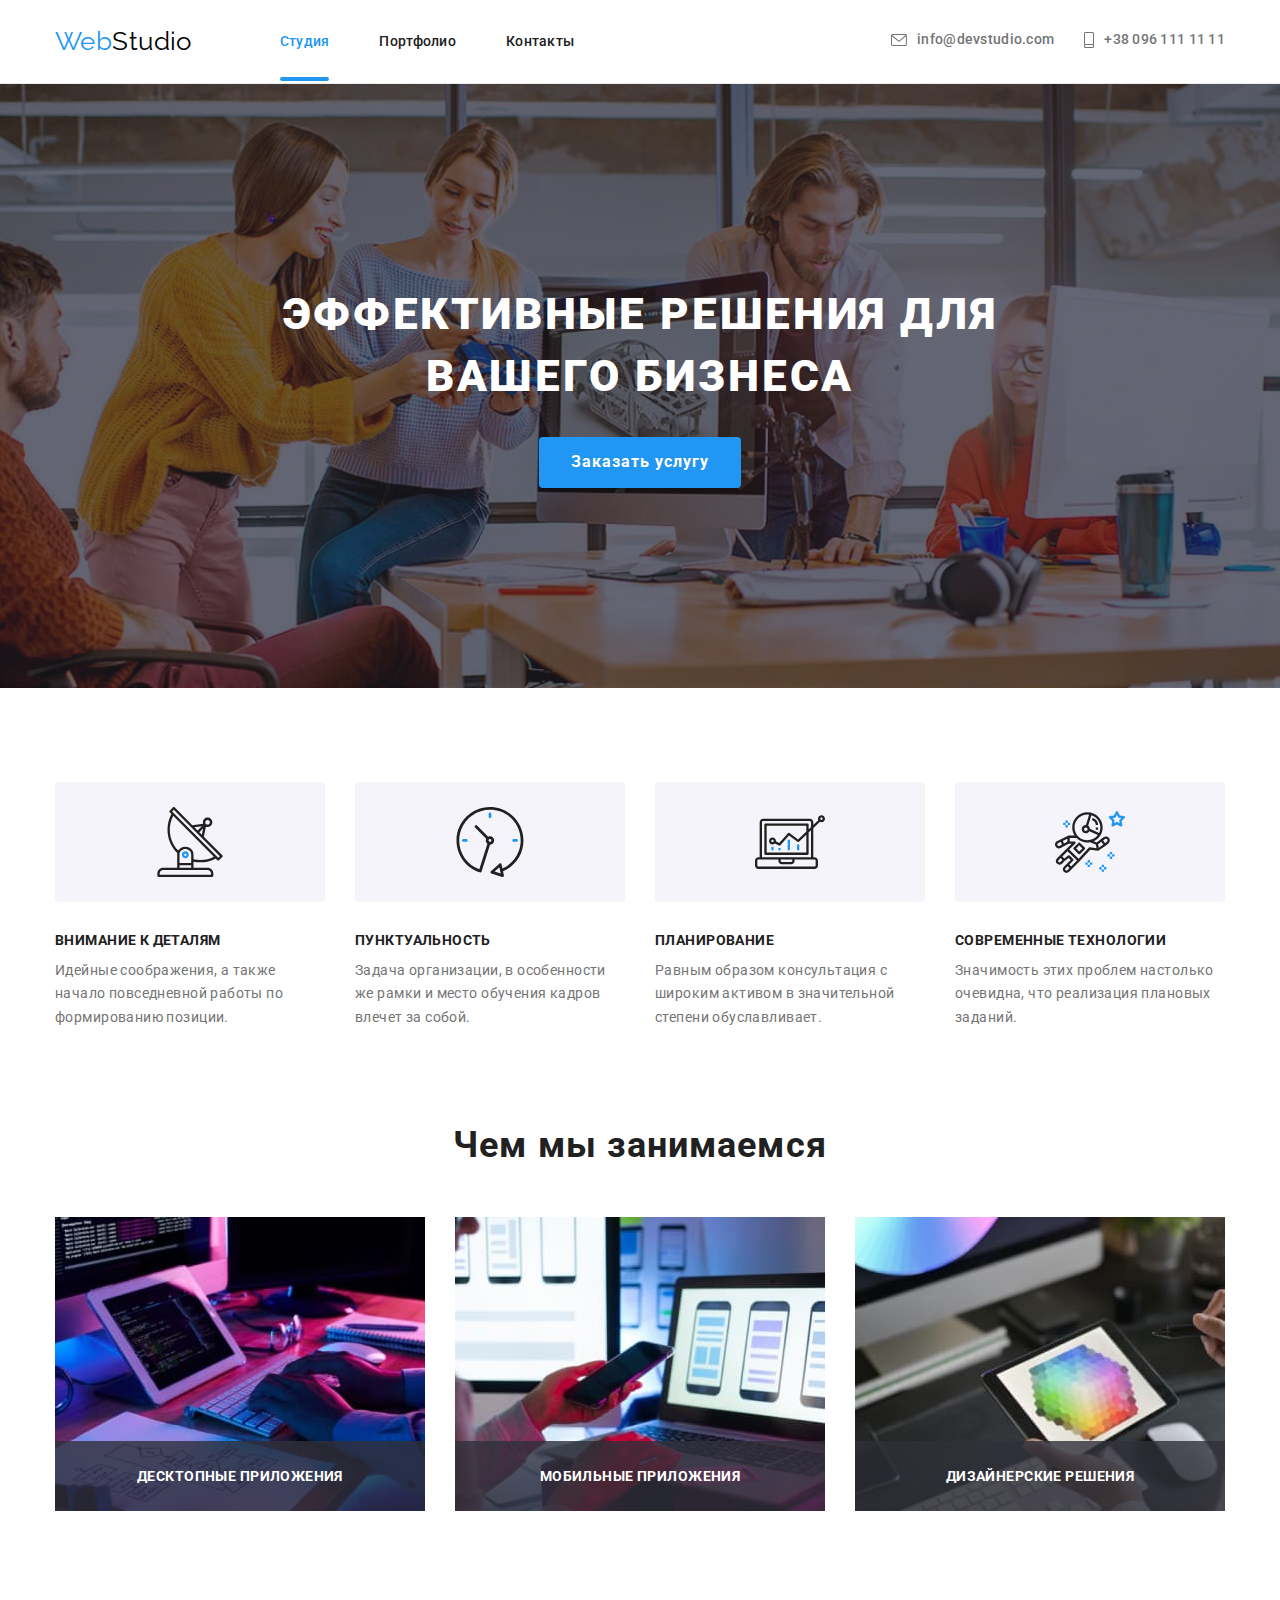
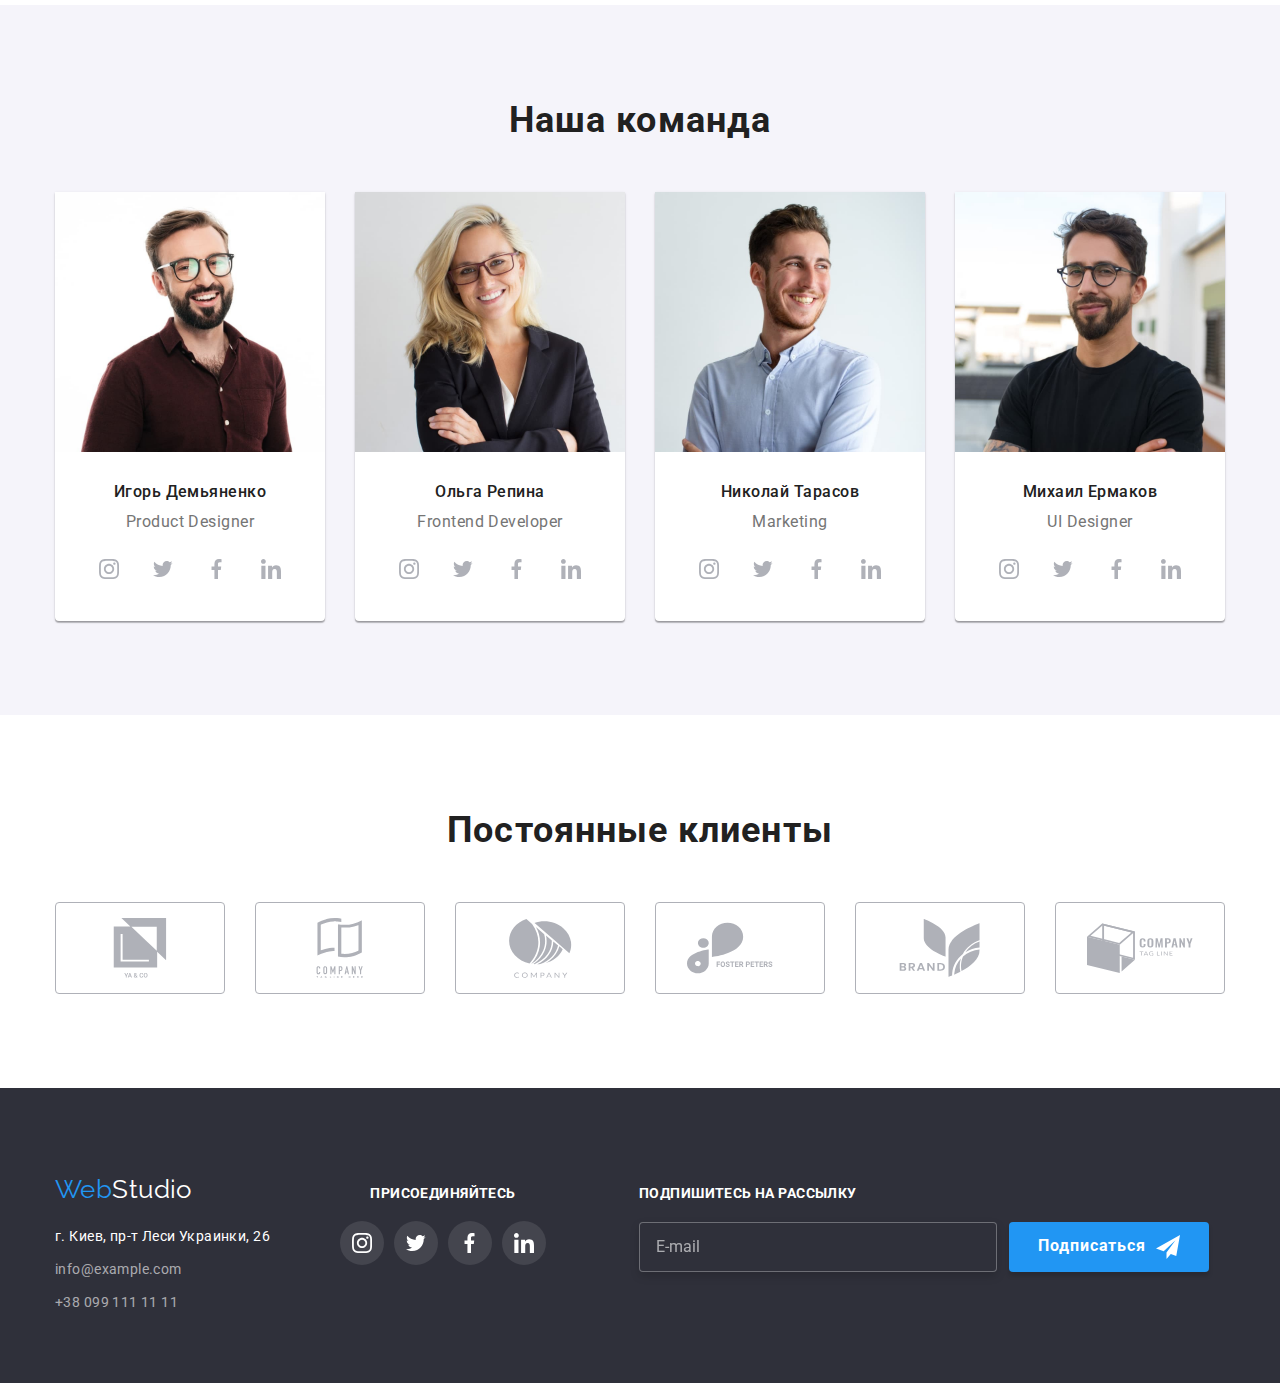
==== commit 83a6cab4: "оформлена страница портфолио" ====
--- a/index.html
+++ b/index.html
@@ -35,50 +35,50 @@
           </ul>
         </nav>
 
-          <button class="mobile-menu-button" type="button" data-menu-button>
-            <svg class="mobile-menu-icon" width="24" height="16">
-              <use class="mobile-menu-burger" href="./images/icons.svg#icon-menu_24px"></use>
-              <use class="mobile-menu-close" href="./images/icons.svg#icon-close-burger"></use>
-            </svg>
-
-          </button>
-
-          <!-- мобильное меню -->
-          <div class="mobile-menu" data-menu>
-            <ul class="mobile-menu-nav list">
-              <li class="mobile-menu-nav-item">
-                <a class="mobile-menu-link link  current" href="./index.html">Студія</a>
-              </li>
-              <li class="mobile-menu-nav-item">
-                <a class="mobile-menu-link link" href="./portfolio.html">Портфоліо</a>
-              </li>
-              <li class="mobile-menu-nav-item">
-                <a class="mobile-menu-link link" href="">Контакти</a>
-              </li>
-            </ul>
-            <ul class="mobile-menu-contacts list">
-              <li class="mobile-menu-contacts-item">
-                <a class="mobile-menu-link link accent" href="tel:+380961111111">+38 096 111 11 11</a>
-              </li>
-              <li class="mobile-menu-contacts-item">
-                <a class="mobile-menu-link link" href="mailto:info@devstudio.com">info@devstudio.com</a>
-              </li>
-            </ul>
-            <ul class="mobile-menu-social list">
-              <li class="mobile-menu-social-item">
-                <a class="mobile-menu-link link" href="">Instagram</a>
-              </li>
-              <li class="mobile-menu-social-item">
-                <a class="mobile-menu-link link" href="">Twitter</a>
-              </li>
-              <li class="mobile-menu-social-item">
-                <a class="mobile-menu-link link" href="">Facebook</a>
-              </li>
-              <li class="mobile-menu-social-item">
-                <a class="mobile-menu-link link" href="">LinkedIn</a>
-              </li>
-            </ul>
-          </div>
+        <button class="mobile-menu-button" type="button" data-menu-button>
+          <svg class="mobile-menu-icon" width="24" height="16">
+            <use class="mobile-menu-burger" href="./images/icons.svg#icon-menu_24px"></use>
+            <use class="mobile-menu-close" href="./images/icons.svg#icon-close-burger"></use>
+          </svg>
+
+        </button>
+
+        <!-- мобильное меню -->
+        <div class="mobile-menu" data-menu>
+          <ul class="mobile-menu-nav list">
+            <li class="mobile-menu-nav-item">
+              <a class="mobile-menu-link link  current" href="./index.html">Студія</a>
+            </li>
+            <li class="mobile-menu-nav-item">
+              <a class="mobile-menu-link link" href="./portfolio.html">Портфоліо</a>
+            </li>
+            <li class="mobile-menu-nav-item">
+              <a class="mobile-menu-link link" href="">Контакти</a>
+            </li>
+          </ul>
+          <ul class="mobile-menu-contacts list">
+            <li class="mobile-menu-contacts-item">
+              <a class="mobile-menu-link link accent" href="tel:+380961111111">+38 096 111 11 11</a>
+            </li>
+            <li class="mobile-menu-contacts-item">
+              <a class="mobile-menu-link link" href="mailto:info@devstudio.com">info@devstudio.com</a>
+            </li>
+          </ul>
+          <ul class="mobile-menu-social list">
+            <li class="mobile-menu-social-item">
+              <a class="mobile-menu-link link" href="">Instagram</a>
+            </li>
+            <li class="mobile-menu-social-item">
+              <a class="mobile-menu-link link" href="">Twitter</a>
+            </li>
+            <li class="mobile-menu-social-item">
+              <a class="mobile-menu-link link" href="">Facebook</a>
+            </li>
+            <li class="mobile-menu-social-item">
+              <a class="mobile-menu-link link" href="">LinkedIn</a>
+            </li>
+          </ul>
+        </div>
 
         <ul class="header-list list">
           <li class="item">
@@ -105,8 +105,8 @@
     <section class="hero">
       <div class="container top">
         <h1 class="hero-title">
-          Эффективные решения <br />
-          для вашего бизнеса
+          Эффективные решения
+          для <br /> вашего бизнеса
         </h1>
         <div class="padding-bottom">
           <button type="button" class="primary-button" data-modal-open>
@@ -231,19 +231,36 @@
         <h2 class="work__title">Чем мы занимаемся</h2>
         <ul class="work__list list">
           <li class="work__item">
-            <img src="./images/webstudio/nout.jpg" alt="планшет с написанным на нем кодом" width="370" height="294" />
+
+            <picture>
+              <source media="(min-width: 1200px)" srcset="./images/webstudio/whatwedo/img-1_lg.jpg 1x,
+             ./images/webstudio/whatwedo/img-1_lg@2x.jpg 2x" type="image/jpg">
+              <img src="./images/webstudio/whatwedo/img-1_lg.jpg" alt="планшет с написанным на нем кодом" width="370"
+                height="294" />
+            </picture>
+
             <div class="service">
               <p class="service__text">десктопные приложения</p>
             </div>
           </li>
           <li class="work__item">
-            <img src="./images/webstudio/mobile.jpg" alt="работа на ноутбуке" width="370" height="294" />
+            <picture>
+              <source media="(min-width: 1200px)" srcset="./images/webstudio/whatwedo/img-2_lg.jpg 1x,
+             ./images/webstudio/whatwedo/img-2_lg@2x.jpg 2x" type="image/jpg">
+              <img src="./images/webstudio/whatwedo/img-2_lg.jpg" alt="работа на ноутбуке" width="370" height="294" />
+            </picture>
             <div class="service">
               <p class="service__text">мобильные приложения</p>
             </div>
           </li>
           <li class="work__item">
-            <img src="./images/webstudio/cube.jpg" alt="цветной шестигранник на планшете" width="370" height="294" />
+            <picture>
+              <source media="(min-width: 1200px)" srcset="./images/webstudio/whatwedo/img-3_lg.jpg 1x,
+             ./images/webstudio/whatwedo/img-3_lg@2x.jpg 2x" type="image/jpg">
+              <img src="./images/webstudio/whatwedo/img-3_lg.jpg" alt="цветной шестигранник на планшете" width="370"
+                height="294" />
+
+            </picture>
             <div class="service">
               <p class="service__text">дизайнерские решения</p>
             </div>
@@ -257,7 +274,23 @@
         <h2 class="team__title">Наша команда</h2>
         <ul class="team__list list">
           <li class="team__item">
-            <img src="./images/webstudio/red.jpg" alt="работник компании в красной рубашке" width="270" height="260" />
+            <picture>
+
+              <source media="(min-width: 1200px)"
+                srcset="./images/webstudio/team/img-1_lg.jpg 1x, ./images/webstudio/team/img-1_lg@2x.jpg 2x "
+                type="image/jpg">
+
+              <source media="(min-width: 768px)"
+                srcset="./images/webstudio/team/img-1_md.jpg 1x, ./images/webstudio/team/img-1_md@2x.jpg 2x "
+                type="image/jpg">
+
+              <source media="(max-width: 767px)"
+                srcset="./images/webstudio/team/img-1_sm.jpg 1x, ./images/webstudio/team/img-1_sm@2x.jpg 2x "
+                type="image/jpg">
+
+              <img src="./images/webstudio/team/img-1_lg.jpg" alt="работник компании в красной рубашке" width="450"
+                height="460" />
+            </picture>
             <div class="team__padding">
               <h3 class="team__name">Игорь Демьяненко</h3>
               <p lang="en" class="team__text">Product Designer</p>
@@ -288,8 +321,23 @@
             </div>
           </li>
           <li class="team__item">
-            <img src="./images/webstudio/blond.jpg" alt="работник комапании девушка блондинка" width="270"
-              height="260" />
+            <picture>
+              <source media="(min-width: 1200px)"
+                srcset="./images/webstudio/team/img-2_lg.jpg 1x, ./images/webstudio/team/img-2_lg@2x.jpg 2x "
+                type="image/jpg">
+
+              <source media="(min-width: 768px)"
+                srcset="./images/webstudio/team/img-2_md.jpg 1x, ./images/webstudio/team/img-2_md@2x.jpg 2x "
+                type="image/jpg">
+
+              <source media="(max-width: 767px)"
+                srcset="./images/webstudio/team/img-2_sm.jpg 1x, ./images/webstudio/team/img-2_sm@2x.jpg 2x "
+                type="image/jpg">
+
+              <img src="./images/webstudio/team/img-2_lg.jpg" alt="работник комапании девушка блондинка" width="450"
+                height="460" />
+
+            </picture>
             <div class="team__padding">
               <h3 class="team__name">Ольга Репина</h3>
               <p lang="en" class="team__text">Frontend Developer</p>
@@ -320,7 +368,23 @@
             </div>
           </li>
           <li class="team__item">
-            <img src="./images/webstudio/white.jpg" alt="работник комапании в синей рубашке" width="270" height="260" />
+            <picture>
+              <source media="(min-width: 1200px)"
+                srcset="./images/webstudio/team/img-3_lg.jpg 1x, ./images/webstudio/team/img-3_lg@2x.jpg 2x "
+                type="image/jpg">
+
+              <source media="(min-width: 768px)"
+                srcset="./images/webstudio/team/img-3_md.jpg 1x, ./images/webstudio/team/img-3_md@2x.jpg 2x "
+                type="image/jpg">
+
+              <source media="(max-width: 767px)"
+                srcset="./images/webstudio/team/img-3_sm.jpg 1x, ./images/webstudio/team/img-3_sm@2x.jpg 2x "
+                type="image/jpg">
+
+              <img src="./images/webstudio/team/img-3_lg.jpg" alt="работник комапании в синей рубашке" width="450"
+                height="460" />
+            </picture>
+
             <div class="team__padding">
               <h3 class="team__name">Николай Тарасов</h3>
               <p lang="en" class="team__text">Marketing</p>
@@ -351,8 +415,24 @@
             </div>
           </li>
           <li class="team__item">
-            <img src="./images/webstudio/black.jpg" alt="работник комапании в черной футболке" width="270"
-              height="260" />
+ <picture>
+              <source media="(min-width: 1200px)"
+                srcset="./images/webstudio/team/img-4_lg.jpg 1x, ./images/webstudio/team/img-4_lg@2x.jpg 2x "
+                type="image/jpg">
+
+              <source media="(min-width: 768px)"
+                srcset="./images/webstudio/team/img-4_md.jpg 1x, ./images/webstudio/team/img-4_md@2x.jpg 2x "
+                type="image/jpg">
+
+              <source media="(max-width: 767px)"
+                srcset="./images/webstudio/team/img-4_sm.jpg 1x, ./images/webstudio/team/img-4_sm@2x.jpg 2x "
+                type="image/jpg">
+
+            <img src="./images/webstudio/team/img-4_lg.jpg" alt="работник комапании в черной футболке" width="450"
+                height="460" />
+            </picture>
+
+            
             <div class="team__padding">
               <h3 class="team__name">Михаил Ермаков</h3>
               <p lang="en" class="team__text">UI Designer</p>
@@ -442,42 +522,42 @@
     <div class="footer">
       <div class="container footer-thumb ">
         <div class="footer-box">
-        <div class="address">
-          <a lang="en" href="./index.html" class="logo">Web<span class="footer-logo">Studio</span></a>
-          <address>
-            <div class="footer-address">
-            <p class="footer-text">г. Киев, пр-т Леси Украинки, 26</p>
-            <a href="mailto:info@example.com " class="footer-link">info@example.com
-            </a>
-            <a href="tel:+380991111111" class="footer-link">+38 099 111 11 11</a>
-            </div>
-          </address>
-        </div>
-        <div class="social">
-          <h3 class="social-title">присоединяйтесь</h3>
-          <ul class="social-list list">
-            <li class="social-item">
-              <a href="" class="social-link"><svg class="social-icon" width="20" height="20">
-                  <use href="./images/icons.svg#icon-instagram-2"></use>
-                </svg></a>
-            </li>
-            <li class="social-item">
-              <a href="" class="social-link"><svg class="social-icon" width="20" height="20">
-                  <use href="./images/icons.svg#icon-twitter"></use>
-                </svg></a>
-            </li>
-            <li class="social-item">
-              <a href="" class="social-link"><svg class="social-icon" width="20" height="20">
-                  <use href="./images/icons.svg#icon-facebook"></use>
-                </svg></a>
-            </li>
-            <li class="social-item">
-              <a href="" class="social-link"><svg class="social-icon" width="20" height="20">
-                  <use href="./images/icons.svg#icon-linkedin-1"></use>
-                </svg></a>
-            </li>
-          </ul>
-        </div>
+          <div class="address">
+            <a lang="en" href="./index.html" class="logo">Web<span class="footer-logo">Studio</span></a>
+            <address>
+              <div class="footer-address">
+                <p class="footer-text">г. Киев, пр-т Леси Украинки, 26</p>
+                <a href="mailto:info@example.com " class="footer-link">info@example.com
+                </a>
+                <a href="tel:+380991111111" class="footer-link">+38 099 111 11 11</a>
+              </div>
+            </address>
+          </div>
+          <div class="social">
+            <h3 class="social-title">присоединяйтесь</h3>
+            <ul class="social-list list">
+              <li class="social-item">
+                <a href="" class="social-link"><svg class="social-icon" width="20" height="20">
+                    <use href="./images/icons.svg#icon-instagram-2"></use>
+                  </svg></a>
+              </li>
+              <li class="social-item">
+                <a href="" class="social-link"><svg class="social-icon" width="20" height="20">
+                    <use href="./images/icons.svg#icon-twitter"></use>
+                  </svg></a>
+              </li>
+              <li class="social-item">
+                <a href="" class="social-link"><svg class="social-icon" width="20" height="20">
+                    <use href="./images/icons.svg#icon-facebook"></use>
+                  </svg></a>
+              </li>
+              <li class="social-item">
+                <a href="" class="social-link"><svg class="social-icon" width="20" height="20">
+                    <use href="./images/icons.svg#icon-linkedin-1"></use>
+                  </svg></a>
+              </li>
+            </ul>
+          </div>
         </div>
         <form class="footer-form">
           <div class="footer-form-email">
@@ -490,10 +570,10 @@
             </svg>
           </button>
         </form>
-        </div>
-        
-
-      
+      </div>
+
+
+
     </div>
   </footer>
   <script src="./js/modal.js"></script>
--- a/css/main.min.css
+++ b/css/main.min.css
@@ -1 +1 @@
-:root{--title-text-color: #757575;--primary-text-color: rgba(33, 33, 33, 1);--accent-color: #2196f3;--background-color: #ffffff;--secondary-color: #2f303a;--button-color: #ffffff;--portfolio-title: #212121;--primary-button-hover-focus: #188ce8;--transition-timing-function: cubic-bezier(0.4, 0, 0.2, 1)}body{background-color:var(--background-color);color:var(--title-text-color);font-family:Roboto,sans-serif;letter-spacing:.03em;font-size:14px;margin:0}.visually-hidden{position:absolute;width:1px;height:1px;margin:-1px;border:0;padding:0;white-space:nowrap;-webkit-clip-path:inset(100%);clip-path:inset(100%);clip:rect(0 0 0 0);overflow:hidden}h1,h2,h3,h4,h5,h6,p,ul{margin:0;padding:0}img{display:block;width:100%;height:auto}.list{list-style:none}.link{text-decoration:none}.section{padding-top:94px;padding-bottom:94px}.container{width:100%;padding-left:15px;padding-right:15px;margin-left:auto;margin-right:auto}@media screen and (min-width: 480px){.container{max-width:480px}}@media screen and (min-width: 768px){.container{max-width:768px}}@media screen and (min-width: 1200px){.container{max-width:1200px}}.main-nav{display:-webkit-box;display:-ms-flexbox;display:flex}@media screen and (max-width: 767px){.main-nav{-webkit-box-align:center;-ms-flex-align:center;align-items:center}}.nav-header{display:-webkit-box;display:-ms-flexbox;display:flex}.site-nav{display:-webkit-box;display:-ms-flexbox;display:flex;margin-left:88px;-webkit-box-align:center;-ms-flex-align:center;align-items:center}.site-nav .item:not(:last-child){margin-right:50px}@media screen and (max-width: 767px){.site-nav{display:none}}.site-nav .current{color:var(--accent-color)}.current::after{content:"";position:absolute;bottom:0;left:0;width:100%;height:4px;background-color:var(--accent-color);border-radius:2px}.header-list{margin-left:auto}@media screen and (max-width: 767px){.header-list{display:none}}@media screen and (min-width: 768px){.header-list{padding-top:21px}}@media screen and (min-width: 1200px){.header-list{display:-webkit-box;display:-ms-flexbox;display:flex;gap:30px;padding-top:32px}}.header-border{border-bottom:1px solid #ececec}@media screen and (max-width: 1199px){.header-list .item:not(:last-child){margin-bottom:10px}}.logo{display:block;padding-top:16px;padding-bottom:16px;color:var(--accent-color);font-family:Raleway,sans-serif;font-size:24px;line-height:1.2;text-decoration:none}.logo:focus,.logo:hover{color:var(--accent-color)}@media screen and (min-width: 768px){.logo{padding-top:26px;padding-bottom:26px}}@media screen and (min-width: 1200px){.logo{font-size:26px}}.logo-secondary{color:#000}.logo-secondary:focus,.logo-secondary:hover{color:#000}.site-nav-link{position:relative;display:-webkit-box;display:-ms-flexbox;display:flex;padding-top:32px;padding-bottom:32px;color:var(--primary-text-color);font-weight:500;line-height:1.1;letter-spacing:.02em;-webkit-transition-property:color;transition-property:color;-webkit-transition-duration:250ms;transition-duration:250ms;-webkit-transition-timing-function:var(--transition-timing-function);transition-timing-function:var(--transition-timing-function)}.site-nav-link:focus,.site-nav-link:hover{color:var(--accent-color)}.header-link{display:-webkit-box;display:-ms-flexbox;display:flex;-webkit-box-align:center;-ms-flex-align:center;align-items:center;color:var(--title-text-color);font-weight:500;letter-spacing:.02em;line-height:1.1;fill:#757575;-webkit-transition-property:fill,color;transition-property:fill,color;-webkit-transition-duration:250ms;transition-duration:250ms;-webkit-transition-timing-function:var(--transition-timing-function);transition-timing-function:var(--transition-timing-function)}.header-link:hover,.header-link:focus{fill:var(--accent-color);color:var(--accent-color)}.header-link .header-mail{margin-right:10px}.header-link .header-phone{margin-right:10px}.hero{max-width:1600px;height:600px;margin-right:auto;margin-left:auto;background-image:-webkit-gradient(linear, left top, right top, from(rgba(47, 48, 58, 0.4)), to(rgba(47, 48, 58, 0.4))),url(../images/webstudio/Img.jpg);background-image:linear-gradient(to right, rgba(47, 48, 58, 0.4), rgba(47, 48, 58, 0.4)),url(../images/webstudio/Img.jpg);background-color:var(--secondary-color);text-align:center;padding-top:200px;padding-bottom:200px}.hero-title{margin-bottom:30px;color:#fff;font-weight:900;font-size:44px;line-height:1.4;text-align:center;letter-spacing:.06em;text-transform:uppercase}.primary-button{padding:10px 32px;-webkit-box-shadow:0px 4px 4px rgba(0,0,0,.15);box-shadow:0px 4px 4px rgba(0,0,0,.15);border-radius:4px;border:none;background-color:var(--accent-color);color:var(--button-color);font-family:inherit;cursor:pointer;font-weight:700;font-size:16px;line-height:1.9;letter-spacing:.06em}.primary-button:focus,.primary-button:hover{background-color:var(--primary-button-hover-focus)}.backdrop{z-index:99;position:fixed;top:0;left:0;width:100%;height:100%;background-color:rgba(0,0,0,.2);opacity:1;-webkit-transition:opacity 250ms var(--transition-timing-function);transition:opacity 250ms var(--transition-timing-function)}@media screen and (max-width: 479px){.backdrop{padding-top:94px;padding-bottom:93px;padding-left:15px;padding-right:15px}}.backdrop.is-hidden{opacity:0;pointer-events:none}@media screen and (min-width: 768px){.backdrop.is-hidden .modal{-webkit-transform:scale(1.1) translate(-50%, -50%);transform:scale(1.1) translate(-50%, -50%)}}.modal{z-index:100;position:relative;background-color:#fff;-webkit-transition:-webkit-transform 250ms var(--transition-timing-function);transition:-webkit-transform 250ms var(--transition-timing-function);transition:transform 250ms var(--transition-timing-function);transition:transform 250ms var(--transition-timing-function), -webkit-transform 250ms var(--transition-timing-function)}@media screen and (min-width: 480px){.modal{position:absolute;top:50%;left:50%;-webkit-transform:scale(1) translate(-50%, -50%);transform:scale(1) translate(-50%, -50%)}}@media screen and (max-width: 1199px){.modal{height:609px;width:100%;max-width:450px}}@media screen and (min-width: 1200px){.modal{width:528px;height:581px}}.close-button{position:absolute;top:8px;right:8px;display:-webkit-box;display:-ms-flexbox;display:flex;padding:0;-webkit-box-align:center;-ms-flex-align:center;align-items:center;-webkit-box-pack:center;-ms-flex-pack:center;justify-content:center;width:30px;height:30px;border-radius:50%;border:1px solid rgba(0,0,0,.1);background-color:#fff;-webkit-transition:250ms var(--transition-timing-function);transition:250ms var(--transition-timing-function)}.close-button:hover{fill:var(--accent-color)}.form-field{padding:40px}.form-title{display:block;margin-bottom:15px;font-size:20px;line-height:1.2;color:#212121;-webkit-user-select:none;-moz-user-select:none;-ms-user-select:none;user-select:none}.form-label{position:relative;display:-webkit-box;display:-ms-flexbox;display:flex;-webkit-box-orient:vertical;-webkit-box-direction:normal;-ms-flex-direction:column;flex-direction:column;-webkit-user-select:none;-moz-user-select:none;-ms-user-select:none;user-select:none}.form-label:not(:first-of-type){margin-top:10px}.form-name{text-align:start;margin-bottom:4px;font-size:12px;line-height:1.2;letter-spacing:.01em;color:#757575}.form-input{display:block;padding-left:42px;padding-right:5px;height:40px;outline:rgba(0,0,0,0);border:1px solid rgba(33,33,33,.2);border-radius:4px;cursor:pointer}.form-input:focus{border:1px solid var(--accent-color)}.form-icon{position:absolute;bottom:11px;left:12px}.form-input+.form-icon{-webkit-transition:fill 250ms var(--transition-timing-function),border 250ms var(--transition-timing-function);transition:fill 250ms var(--transition-timing-function),border 250ms var(--transition-timing-function)}.form-input:focus+.form-input+.form-icon{fill:var(--accent-color)}.form-textarea{display:block;margin-bottom:17px;padding:12px 16px;height:120px;resize:none;outline:rgba(0,0,0,0);border:1px solid rgba(33,33,33,.2);border-radius:4px;-webkit-transition:border 250ms var(--transition-timing-function);transition:border 250ms var(--transition-timing-function);cursor:pointer}.form-textarea:focus{border:1px solid var(--accent-color)}.form-label-checkbox{display:-webkit-box;display:-ms-flexbox;display:flex;-webkit-box-align:center;-ms-flex-align:center;align-items:center;-webkit-box-pack:center;-ms-flex-pack:center;justify-content:center;margin-bottom:30px;-webkit-user-select:none;-moz-user-select:none;-ms-user-select:none;user-select:none}.box-icon-checkbox{margin-right:8px;width:16px;height:15px;outline:2px solid #000;outline-offset:-2px;border-radius:2px;-webkit-transition-property:background-color,outline;transition-property:background-color,outline;-webkit-transition-duration:250ms;transition-duration:250ms;-webkit-transition-timing-function:var(--transition-timing-function);transition-timing-function:var(--transition-timing-function);cursor:pointer}.form-input-checkbox:checked+.box-icon-checkbox{background-color:var(--accent-color);outline:rgba(0,0,0,0)}.form-icon-check{fill:#fff}.form-name-checkbox{font-size:12px;line-height:1.2}@media screen and (min-width: 1200px){.form-name-checkbox{font-size:14px;line-height:1.7}}.form-link{font-size:12px;line-height:1.2;color:var(--accent-color)}@media screen and (min-width: 1200px){.form-link{font-size:14px;line-height:1.7}}.form-button{padding:0;width:200px;height:50px;background-color:#188ce8;-webkit-box-shadow:0px 4px 4px rgba(0,0,0,.15);box-shadow:0px 4px 4px rgba(0,0,0,.15);border-radius:4px;border:rgba(0,0,0,0);font-weight:700;font-size:16px;line-height:1.9;letter-spacing:.06em;color:#fff;cursor:pointer}.benefits{padding-top:60px;padding-bottom:60px}@media screen and (min-width: 1200px){.benefits{padding-top:94px;padding-bottom:94px}}@media screen and (min-width: 768px){.benefits__list{display:-webkit-box;display:-ms-flexbox;display:flex;-ms-flex-wrap:wrap;flex-wrap:wrap;gap:30px}}@media screen and (min-width: 1200px){.benefits__list{-ms-flex-wrap:nowrap;flex-wrap:nowrap}}@media screen and (max-width: 767px){.benefits__item:not(:last-child){margin-bottom:30px}}@media screen and (min-width: 768px){.benefits__item{-ms-flex-preferred-size:calc((100% - 30px)/2);flex-basis:calc((100% - 30px)/2)}}@media screen and (min-width: 1200px){.benefits__item{-ms-flex-preferred-size:calc((100% - 30px)/4);flex-basis:calc((100% - 30px)/4)}}.benefits__thumb{display:-webkit-box;display:-ms-flexbox;display:flex;margin-bottom:30px;height:120px;-webkit-box-align:center;-ms-flex-align:center;align-items:center;-webkit-box-pack:center;-ms-flex-pack:center;justify-content:center;border-radius:4px;background-color:#f5f4fa}.benefits__title{text-align:center;margin-bottom:10px;font-weight:700;font-size:14px;line-height:1.2;text-transform:uppercase;color:var(--primary-text-color)}@media screen and (min-width: 768px){.benefits__title{text-align:start}}.benefits__text{font-size:14px;line-height:1.7;letter-spacing:.03em}.work{display:none}@media screen and (min-width: 1200px){.work{display:block;padding-bottom:94px}}.work__title{margin-bottom:50px;color:var(--primary-text-color);font-size:36px;line-height:1.2;text-align:center;letter-spacing:.03em}.work__list{list-style:none;display:-webkit-box;display:-ms-flexbox;display:flex}.work__list .work__item:not(:last-child){margin-right:30px}.work__list>.work__item{-ms-flex-preferred-size:calc(50% - 30px);flex-basis:calc(50% - 30px);position:relative}.service{position:absolute;bottom:0;left:0;width:100%;height:70px;display:-webkit-box;display:-ms-flexbox;display:flex;-webkit-box-pack:center;-ms-flex-pack:center;justify-content:center;-webkit-box-align:center;-ms-flex-align:center;align-items:center;background-color:rgba(47,48,58,.8)}.service__text{font-weight:700;text-align:center;text-transform:uppercase;color:#fff}.team{background-color:#f5f4fa;padding-bottom:60px;padding-top:60px}@media screen and (min-width: 1200px){.team{padding-bottom:94px;padding-top:94px}}.team__title{margin-bottom:30px;font-size:28px;line-height:1.2;text-align:center;letter-spacing:.03em;color:#212121}@media screen and (min-width: 1200px){.team__title{margin-bottom:50px;font-size:36px}}@media screen and (min-width: 768px){.team__list{display:-webkit-box;display:-ms-flexbox;display:flex;gap:30px;-ms-flex-wrap:wrap;flex-wrap:wrap;-webkit-box-pack:center;-ms-flex-pack:center;justify-content:center;-webkit-box-align:center;-ms-flex-align:center;align-items:center}}@media screen and (min-width: 1200px){.team__list{-ms-flex-wrap:nowrap;flex-wrap:nowrap}}.team__item{background-color:#fff;-webkit-box-shadow:0px 1px 3px rgba(0,0,0,.12),0px 1px 1px rgba(0,0,0,.14),0px 2px 1px rgba(0,0,0,.2);box-shadow:0px 1px 3px rgba(0,0,0,.12),0px 1px 1px rgba(0,0,0,.14),0px 2px 1px rgba(0,0,0,.2);border-radius:0px 0px 4px 4px;background-color:var(--background-color)}@media screen and (max-width: 767px){.team__item:not(:last-child){margin-bottom:30px}}@media screen and (min-width: 768px){.team__item{-ms-flex-preferred-size:calc((100% - 30px)/2);flex-basis:calc((100% - 30px)/2)}}@media screen and (min-width: 1200px){.team__item{-ms-flex-preferred-size:calc((100% - 30px)/4);flex-basis:calc((100% - 30px)/4)}}.team__padding{padding-top:30px}.team__name{margin-bottom:10px;text-align:center;font-weight:500;font-size:16px;line-height:1.2;letter-spacing:.03em;color:var(--primary-text-color)}.team__text{text-align:center;font-size:16px;line-height:1.2;letter-spacing:.03em}.network{display:-webkit-box;display:-ms-flexbox;display:flex;-webkit-box-align:center;-ms-flex-align:center;align-items:center;-webkit-box-pack:center;-ms-flex-pack:center;justify-content:center;margin-top:16px;margin-right:32px;margin-left:32px;margin-bottom:30px;display:flex;height:44px}.network__list{display:-webkit-box;display:-ms-flexbox;display:flex;list-style:none}.network__item:not(:last-child){margin-right:10px}.network__link{display:-webkit-box;display:-ms-flexbox;display:flex;width:44px;height:44px;list-style:none;-webkit-box-align:center;-ms-flex-align:center;align-items:center;-webkit-box-pack:center;-ms-flex-pack:center;justify-content:center;fill:#afb1b8;border-radius:50px;-webkit-transition-property:fill background-color;transition-property:fill background-color;-webkit-transition-duration:250ms;transition-duration:250ms;-webkit-transition-timing-function:var(--transition-timing-function);transition-timing-function:var(--transition-timing-function)}.network__link:hover,.network__link:focus{background-color:var(--accent-color);fill:#fff}.clients{padding-bottom:60px;padding-top:60px}@media screen and (min-width: 1200px){.clients{padding-bottom:94px;padding-top:94px}}.clients-title{margin-bottom:30px;font-size:28px;line-height:1.2;text-align:center;letter-spacing:.03em;color:#212121}@media screen and (min-width: 1200px){.clients-title{margin-bottom:50px;font-size:36px}}.clients-list{display:-webkit-box;display:-ms-flexbox;display:flex;-webkit-box-align:center;-ms-flex-align:center;align-items:center;-webkit-box-pack:center;-ms-flex-pack:center;justify-content:center;-ms-flex-wrap:wrap;flex-wrap:wrap;gap:30px}@media screen and (min-width: 1200px){.clients-list{-ms-flex-wrap:nowrap;flex-wrap:nowrap}}.clients-item{-ms-flex-preferred-size:calc((100% - 30px)/2);flex-basis:calc((100% - 30px)/2)}@media screen and (min-width: 768px){.clients-item{-ms-flex-preferred-size:calc((100% - 60px)/3);flex-basis:calc((100% - 60px)/3)}}.clients-link{fill:#afb1b8;display:-webkit-box;display:-ms-flexbox;display:flex;-webkit-box-pack:center;-ms-flex-pack:center;justify-content:center;-webkit-box-align:center;-ms-flex-align:center;align-items:center;height:92px;border:1px solid #afb1b8;border-radius:4px;-webkit-transition-property:fill background-color;transition-property:fill background-color;-webkit-transition-duration:250ms;transition-duration:250ms;-webkit-transition-timing-function:var(--transition-timing-function);transition-timing-function:var(--transition-timing-function)}.clients-link:hover,.clients-link:focus{fill:var(--accent-color);border:1px solid var(--accent-color)}.footer{padding-top:60px;padding-bottom:60px;background-color:#2f303a}@media screen and (min-width: 768px){.footer-box{display:-webkit-box;display:-ms-flexbox;display:flex;-webkit-box-align:baseline;-ms-flex-align:baseline;align-items:baseline}}@media screen and (min-width: 768px)and (max-width: 1199px){.footer-box{-ms-flex-pack:distribute;justify-content:space-around}}@media screen and (min-width: 1200px){.footer-thumb{display:-webkit-box;display:-ms-flexbox;display:flex;-webkit-box-align:baseline;-ms-flex-align:baseline;align-items:baseline}}.footer .logo{display:-webkit-box;display:-ms-flexbox;display:flex;padding-bottom:0;margin-bottom:20px;margin-right:0;-webkit-box-pack:center;-ms-flex-pack:center;justify-content:center}@media screen and (min-width: 1200px){.footer .logo{display:block}}.footer-logo{color:var(--background-color)}.container>.logo{padding-top:0}@media screen and (min-width: 1200px){.footer .address{margin-right:70px}}@media screen and (max-width: 767px){.footer .address{margin-bottom:60px}}.footer-text{padding-bottom:9px;color:#fff;font-style:normal;line-height:1.7;text-align:center}.footer-link{display:-webkit-box;display:-ms-flexbox;display:flex;-webkit-box-pack:center;-ms-flex-pack:center;justify-content:center;color:rgba(255,255,255,.6);font-style:normal;text-decoration:none;line-height:1.7;-webkit-transition-property:color;transition-property:color;-webkit-transition-duration:250ms;transition-duration:250ms;-webkit-transition-timing-function:var(--transition-timing-function);transition-timing-function:var(--transition-timing-function)}.footer-link:focus,.footer-link:hover{color:var(--accent-color)}@media screen and (min-width: 1200px){.footer-link{display:block}}.container .footer-link{padding-bottom:9px}.social{width:206px;height:80px}@media screen and (max-width: 767px){.social{display:block;margin-right:auto;margin-left:auto}}.social-title{text-align:center;margin-bottom:20px;font-weight:700;font-size:14px;line-height:16px;letter-spacing:.03em;text-transform:uppercase;color:#fff}.social-list{display:-webkit-box;display:-ms-flexbox;display:flex;-webkit-box-pack:center;-ms-flex-pack:center;justify-content:center;-webkit-box-align:center;-ms-flex-align:center;align-items:center;gap:10px}.social-link{fill:#fff;display:-webkit-box;display:-ms-flexbox;display:flex;-webkit-box-align:center;-ms-flex-align:center;align-items:center;-webkit-box-pack:center;-ms-flex-pack:center;justify-content:center;width:44px;height:44px;background-color:rgba(255,255,255,.1);border-radius:50px;-webkit-transition-property:fill background-color;transition-property:fill background-color;-webkit-transition-duration:250ms;transition-duration:250ms;-webkit-transition-timing-function:var(--transition-timing-function);transition-timing-function:var(--transition-timing-function)}.social-link:hover,.social-link:focus{background-color:var(--accent-color)}.footer-form{display:block}@media screen and (min-width: 1200px){.footer-form{display:-webkit-box;display:-ms-flexbox;display:flex;margin-left:93px;-webkit-box-align:end;-ms-flex-align:end;align-items:end}}.footer-label{margin-bottom:20px;text-align:center;font-weight:700;line-height:1.2;text-transform:uppercase;color:#fff}@media screen and (min-width: 768px){.footer-label{display:-webkit-box;display:-ms-flexbox;display:flex}}@media screen and (max-width: 1199px){.footer-label{display:block;margin-top:60px;text-align:center}}.footer-form-email{text-align:center}@media screen and (min-width: 1200px){.footer-form-email{margin-right:12px}}.footer-input{padding-left:16px;width:450px;height:50px;border:1px solid rgba(255,255,255,.3);-webkit-filter:drop-shadow(0px 4px 4px rgba(0, 0, 0, 0.15));filter:drop-shadow(0px 4px 4px rgba(0, 0, 0, 0.15));border-radius:4px;background-color:#2f303a;outline:rgba(0,0,0,0);color:#fff;cursor:pointer}.footer-input::-webkit-input-placeholder{font-size:16px;line-height:1.3;color:rgba(255,255,255,.6)}.footer-input::-moz-placeholder{font-size:16px;line-height:1.3;color:rgba(255,255,255,.6)}.footer-input:-ms-input-placeholder{font-size:16px;line-height:1.3;color:rgba(255,255,255,.6)}.footer-input::-ms-input-placeholder{font-size:16px;line-height:1.3;color:rgba(255,255,255,.6)}.footer-input::placeholder{font-size:16px;line-height:1.3;color:rgba(255,255,255,.6)}@media screen and (max-width: 1199px){.footer-input{margin-bottom:20px}}@media screen and (min-width: 1200px){.footer-input{width:358px}}.footer-form-button{display:-webkit-box;display:-ms-flexbox;display:flex;-webkit-box-align:center;-ms-flex-align:center;align-items:center;-webkit-box-pack:center;-ms-flex-pack:center;justify-content:center;width:200px;height:50px;border:rgba(0,0,0,0);-webkit-box-shadow:0px 4px 4px rgba(0,0,0,.15);box-shadow:0px 4px 4px rgba(0,0,0,.15);border-radius:4px;font-weight:700;font-size:16px;line-height:1.8;letter-spacing:.06em;background-color:#2196f3;color:#fff;cursor:pointer}@media screen and (max-width: 1199px){.footer-form-button{margin-right:auto;margin-left:auto}}.form-icon-button{margin-left:10px}.mobile-menu-button{display:-webkit-box;display:-ms-flexbox;display:flex;-webkit-box-align:center;-ms-flex-align:center;align-items:center;-webkit-box-pack:center;-ms-flex-pack:center;justify-content:center;margin-left:auto;background-color:rgba(0,0,0,0);border:none;width:40px;height:40px;z-index:10}@media screen and (min-width: 768px){.mobile-menu-button{display:none}}.mobile-menu-button .mobile-menu-close:hover{fill:#2196f3}.mobile-menu-button.is-open .mobile-menu-burger{-webkit-transition:250ms;transition:250ms;opacity:0}.mobile-menu-close{opacity:0;-webkit-transition:250ms;transition:250ms}.mobile-menu-button.is-open .mobile-menu-close{opacity:1}.mobile-menu{position:fixed;top:0;left:0;z-index:1;-webkit-transform:translateX(100%);transform:translateX(100%);-webkit-transition:-webkit-transform 250ms;transition:-webkit-transform 250ms;transition:transform 250ms;transition:transform 250ms, -webkit-transform 250ms;display:-webkit-box;display:-ms-flexbox;display:flex;-webkit-box-orient:vertical;-webkit-box-direction:normal;-ms-flex-direction:column;flex-direction:column;padding:48px 40px;width:100%;height:100%;background-color:#fff}.mobile-menu.is-open{-webkit-transform:translateX(0);transform:translateX(0)}.mobile-menu-nav{margin-bottom:auto;font-weight:500;font-size:40px;line-height:47px;letter-spacing:.02em;color:#212121}.mobile-menu-nav-item .mobile-menu-link{color:#212121}.mobile-menu-nav-item .current{color:var(--accent-color)}.mobile-menu-nav-item:not(:last-child){margin-bottom:32px}.mobile-menu-contacts{margin-bottom:63px;font-weight:500;font-size:24px;line-height:1.2;letter-spacing:.02em}.mobile-menu-contacts-item .mobile-menu-link{color:#757575}.mobile-menu-contacts-item .accent{color:var(--accent-color);font-size:34px}.mobile-menu-contacts-item:not(:last-child){margin-bottom:32px}.mobile-menu-social{display:-webkit-box;display:-ms-flexbox;display:flex;-ms-flex-wrap:wrap;flex-wrap:wrap;gap:10px;-webkit-box-align:center;-ms-flex-align:center;align-items:center;font-weight:500;font-size:18px;line-height:1.2px;letter-spacing:.02em}.mobile-menu-social-item:not(:last-child) .mobile-menu-link{padding-right:10px;border-right:1px solid rgba(33,33,33,.2)}.mobile-menu-social-item .mobile-menu-link{color:#2196f3}.projects-list-buttons{display:-webkit-box;display:-ms-flexbox;display:flex;list-style:none;-webkit-box-pack:center;-ms-flex-pack:center;justify-content:center;margin-bottom:50px}.projects-list-buttons>.item:not(:last-child){margin-right:8px}.secondary-button{padding:6px 22px;border-radius:4px;font-family:inherit;font-weight:500;font-size:16px;line-height:1.6;letter-spacing:.03em;border:none;cursor:pointer;-webkit-transition-duration:250ms;transition-duration:250ms;-webkit-transition-timing-function:var(--transition-timing-function);transition-timing-function:var(--transition-timing-function)}.secondary-button:focus,.secondary-button:hover{background-color:var(--accent-color);color:var(--button-color);-webkit-box-shadow:0px 3px 1px rgba(0,0,0,.1),0px 1px 2px rgba(0,0,0,.08),0px 2px 2px rgba(0,0,0,.12);box-shadow:0px 3px 1px rgba(0,0,0,.1),0px 1px 2px rgba(0,0,0,.08),0px 2px 2px rgba(0,0,0,.12)}.projects-list{display:-webkit-box;display:-ms-flexbox;display:flex;margin-left:-30px;margin-top:-30px;-ms-flex-wrap:wrap;flex-wrap:wrap;display:flex;list-style:none}.projects-list>.projects-card{-ms-flex-preferred-size:calc((100% - 90px)/3);flex-basis:calc((100% - 90px)/3);margin-left:30px;margin-top:30px}.card{display:block}.card:hover,.card:focus{-webkit-box-shadow:0px 1px 1px rgba(0,0,0,.12),0px 4px 4px rgba(0,0,0,.06),1px 4px 6px rgba(0,0,0,.16);box-shadow:0px 1px 1px rgba(0,0,0,.12),0px 4px 4px rgba(0,0,0,.06),1px 4px 6px rgba(0,0,0,.16)}.projects-thumb{position:relative;overflow:hidden}.projects-overlay{position:absolute;top:0;left:0;width:100%;height:100%;opacity:0;background-color:rgba(33,150,243,.9);-webkit-transform:translateY(100%);transform:translateY(100%);-webkit-transition-duration:250ms;transition-duration:250ms;-webkit-transition-timing-function:var(--transition-timing-function);transition-timing-function:var(--transition-timing-function)}.card:hover .projects-overlay{opacity:1;-webkit-transform:translateY(0);transform:translateY(0);-webkit-transition:-webkit-transform 250ms var(--transition-timing-function);transition:-webkit-transform 250ms var(--transition-timing-function);transition:transform 250ms var(--transition-timing-function);transition:transform 250ms var(--transition-timing-function), -webkit-transform 250ms var(--transition-timing-function)}.overlay-text{padding:63px 24px;font-size:18px;line-height:1.6;color:#fff}.projects-content{border:1px solid #eee;border-top:none;padding:20px 24px}.projects-title{margin-bottom:4px;color:var(--portfolio-title);font-size:18px;line-height:2;letter-spacing:.06em}.projects-text{color:var(--title-text-color);font-size:16px;line-height:1.9;letter-spacing:.03em}/*# sourceMappingURL=main.min.css.map */+:root{--title-text-color: #757575;--primary-text-color: rgba(33, 33, 33, 1);--accent-color: #2196f3;--background-color: #ffffff;--secondary-color: #2f303a;--button-color: #ffffff;--portfolio-title: #212121;--primary-button-hover-focus: #188ce8;--transition-timing-function: cubic-bezier(0.4, 0, 0.2, 1)}body{background-color:var(--background-color);color:var(--title-text-color);font-family:Roboto,sans-serif;letter-spacing:.03em;font-size:14px;margin:0}.visually-hidden{position:absolute;width:1px;height:1px;margin:-1px;border:0;padding:0;white-space:nowrap;-webkit-clip-path:inset(100%);clip-path:inset(100%);clip:rect(0 0 0 0);overflow:hidden}h1,h2,h3,h4,h5,h6,p,ul{margin:0;padding:0}img{display:block;max-width:100%;height:auto}.list{list-style:none}.link{text-decoration:none}.section{padding-top:94px;padding-bottom:94px}.container{width:100%;padding-left:15px;padding-right:15px;margin-left:auto;margin-right:auto}@media screen and (min-width: 480px){.container{max-width:480px}}@media screen and (min-width: 768px){.container{max-width:768px}}@media screen and (min-width: 1200px){.container{max-width:1200px}}.main-nav{display:-webkit-box;display:-ms-flexbox;display:flex}@media screen and (max-width: 767px){.main-nav{-webkit-box-align:center;-ms-flex-align:center;align-items:center}}.nav-header{display:-webkit-box;display:-ms-flexbox;display:flex}.site-nav{display:-webkit-box;display:-ms-flexbox;display:flex;margin-left:88px;-webkit-box-align:center;-ms-flex-align:center;align-items:center}.site-nav .item:not(:last-child){margin-right:50px}@media screen and (max-width: 767px){.site-nav{display:none}}.site-nav .current{color:var(--accent-color)}.current::after{content:"";position:absolute;bottom:0;left:0;width:100%;height:4px;background-color:var(--accent-color);border-radius:2px}.header-list{margin-left:auto}@media screen and (max-width: 767px){.header-list{display:none}}@media screen and (min-width: 768px){.header-list{padding-top:21px}}@media screen and (min-width: 1200px){.header-list{display:-webkit-box;display:-ms-flexbox;display:flex;gap:30px;padding-top:32px}}.header-border{border-bottom:1px solid #ececec}@media screen and (max-width: 1199px){.header-list .item:not(:last-child){margin-bottom:10px}}.logo{display:block;padding-top:16px;padding-bottom:16px;color:var(--accent-color);font-family:Raleway,sans-serif;font-size:24px;line-height:1.2;text-decoration:none}.logo:focus,.logo:hover{color:var(--accent-color)}@media screen and (min-width: 768px){.logo{padding-top:26px;padding-bottom:26px}}@media screen and (min-width: 1200px){.logo{font-size:26px}}.logo-secondary{color:#000}.logo-secondary:focus,.logo-secondary:hover{color:#000}.site-nav-link{position:relative;display:-webkit-box;display:-ms-flexbox;display:flex;padding-top:32px;padding-bottom:32px;color:var(--primary-text-color);font-weight:500;line-height:1.1;letter-spacing:.02em;-webkit-transition-property:color;transition-property:color;-webkit-transition-duration:250ms;transition-duration:250ms;-webkit-transition-timing-function:var(--transition-timing-function);transition-timing-function:var(--transition-timing-function)}.site-nav-link:focus,.site-nav-link:hover{color:var(--accent-color)}.header-link{display:-webkit-box;display:-ms-flexbox;display:flex;-webkit-box-align:center;-ms-flex-align:center;align-items:center;color:var(--title-text-color);font-weight:500;letter-spacing:.02em;line-height:1.1;fill:#757575;-webkit-transition-property:fill,color;transition-property:fill,color;-webkit-transition-duration:250ms;transition-duration:250ms;-webkit-transition-timing-function:var(--transition-timing-function);transition-timing-function:var(--transition-timing-function)}.header-link:hover,.header-link:focus{fill:var(--accent-color);color:var(--accent-color)}.header-link .header-mail{margin-right:10px}.header-link .header-phone{margin-right:10px}.hero{max-width:1600px;margin-right:auto;margin-left:auto;background-position:center;background-repeat:no-repeat;background-size:cover;background-color:var(--secondary-color);text-align:center;padding-top:118px;padding-bottom:118px;background-image:-webkit-gradient(linear, left top, right top, from(rgba(47, 48, 58, 0.4)), to(rgba(47, 48, 58, 0.4))),url(../images/webstudio/hero/img-1_sm.jpg);background-image:linear-gradient(to right, rgba(47, 48, 58, 0.4), rgba(47, 48, 58, 0.4)),url(../images/webstudio/hero/img-1_sm.jpg)}@media screen and (min-width: 1200px){.hero{padding-top:200px;padding-bottom:200px}}@media(min-device-pixel-ratio: 2),(-webkit-min-device-pixel-ratio: 2),(min-resolution: 192dpi),(min-resolution: 2dppx){.hero{background-image:-webkit-gradient(linear, left top, right top, from(rgba(47, 48, 58, 0.4)), to(rgba(47, 48, 58, 0.4))),url(../images/webstudio/hero/img-1_sm@2x.jpg);background-image:linear-gradient(to right, rgba(47, 48, 58, 0.4), rgba(47, 48, 58, 0.4)),url(../images/webstudio/hero/img-1_sm@2x.jpg)}}@media screen and (min-width: 768px){.hero{background-image:-webkit-gradient(linear, left top, right top, from(rgba(47, 48, 58, 0.4)), to(rgba(47, 48, 58, 0.4))),url(../images/webstudio/hero/img-1_md.jpg);background-image:linear-gradient(to right, rgba(47, 48, 58, 0.4), rgba(47, 48, 58, 0.4)),url(../images/webstudio/hero/img-1_md.jpg)}}@media screen and (min-width: 768px)and (min-device-pixel-ratio: 2),screen and (min-width: 768px)and (-webkit-min-device-pixel-ratio: 2),screen and (min-width: 768px)and (min-resolution: 192dpi),screen and (min-width: 768px)and (min-resolution: 2dppx){.hero{background-image:-webkit-gradient(linear, left top, right top, from(rgba(47, 48, 58, 0.4)), to(rgba(47, 48, 58, 0.4))),url(../images/webstudio/hero/img-1_md@2x.jpg);background-image:linear-gradient(to right, rgba(47, 48, 58, 0.4), rgba(47, 48, 58, 0.4)),url(../images/webstudio/hero/img-1_md@2x.jpg)}}@media screen and (min-width: 1200px){.hero{background-image:-webkit-gradient(linear, left top, right top, from(rgba(47, 48, 58, 0.4)), to(rgba(47, 48, 58, 0.4))),url(../images/webstudio/hero/img-1_lg.jpg);background-image:linear-gradient(to right, rgba(47, 48, 58, 0.4), rgba(47, 48, 58, 0.4)),url(../images/webstudio/hero/img-1_lg.jpg)}}@media screen and (min-width: 1200px)and (min-device-pixel-ratio: 2),screen and (min-width: 1200px)and (-webkit-min-device-pixel-ratio: 2),screen and (min-width: 1200px)and (min-resolution: 192dpi),screen and (min-width: 1200px)and (min-resolution: 2dppx){.hero{background-image:-webkit-gradient(linear, left top, right top, from(rgba(47, 48, 58, 0.4)), to(rgba(47, 48, 58, 0.4))),url(../images/webstudio/hero/img-1_lg@2x.jpg);background-image:linear-gradient(to right, rgba(47, 48, 58, 0.4), rgba(47, 48, 58, 0.4)),url(../images/webstudio/hero/img-1_lg@2x.jpg)}}.hero-title{margin-bottom:30px;color:#fff;font-weight:900;font-size:26px;line-height:1.6;text-align:center;letter-spacing:.06em;text-transform:uppercase}@media screen and (min-width: 1200px){.hero-title{font-size:44px;line-height:1.4}}.primary-button{padding:10px 32px;-webkit-box-shadow:0px 4px 4px rgba(0,0,0,.15);box-shadow:0px 4px 4px rgba(0,0,0,.15);border-radius:4px;border:none;background-color:var(--accent-color);color:var(--button-color);font-family:inherit;cursor:pointer;font-weight:700;font-size:16px;line-height:1.9;letter-spacing:.06em}.primary-button:focus,.primary-button:hover{background-color:var(--primary-button-hover-focus)}.backdrop{z-index:99;position:fixed;top:0;left:0;width:100%;height:100%;background-color:rgba(0,0,0,.2);opacity:1;-webkit-transition:opacity 250ms var(--transition-timing-function);transition:opacity 250ms var(--transition-timing-function)}@media screen and (max-width: 479px){.backdrop{padding-top:94px;padding-bottom:93px;padding-left:15px;padding-right:15px}}.backdrop.is-hidden{opacity:0;pointer-events:none}@media screen and (min-width: 768px){.backdrop.is-hidden .modal{-webkit-transform:scale(1.1) translate(-50%, -50%);transform:scale(1.1) translate(-50%, -50%)}}.modal{z-index:100;position:relative;background-color:#fff;-webkit-transition:-webkit-transform 250ms var(--transition-timing-function);transition:-webkit-transform 250ms var(--transition-timing-function);transition:transform 250ms var(--transition-timing-function);transition:transform 250ms var(--transition-timing-function), -webkit-transform 250ms var(--transition-timing-function)}@media screen and (min-width: 480px){.modal{position:absolute;top:50%;left:50%;-webkit-transform:scale(1) translate(-50%, -50%);transform:scale(1) translate(-50%, -50%)}}@media screen and (max-width: 1199px){.modal{height:609px;width:100%;max-width:450px}}@media screen and (min-width: 1200px){.modal{width:528px;height:581px}}.close-button{position:absolute;top:8px;right:8px;display:-webkit-box;display:-ms-flexbox;display:flex;padding:0;-webkit-box-align:center;-ms-flex-align:center;align-items:center;-webkit-box-pack:center;-ms-flex-pack:center;justify-content:center;width:30px;height:30px;border-radius:50%;border:1px solid rgba(0,0,0,.1);background-color:#fff;-webkit-transition:250ms var(--transition-timing-function);transition:250ms var(--transition-timing-function)}.close-button:hover{fill:var(--accent-color)}.form-field{padding:40px}.form-title{display:block;margin-bottom:15px;font-size:20px;line-height:1.2;color:#212121;-webkit-user-select:none;-moz-user-select:none;-ms-user-select:none;user-select:none}.form-label{position:relative;display:-webkit-box;display:-ms-flexbox;display:flex;-webkit-box-orient:vertical;-webkit-box-direction:normal;-ms-flex-direction:column;flex-direction:column;-webkit-user-select:none;-moz-user-select:none;-ms-user-select:none;user-select:none}.form-label:not(:first-of-type){margin-top:10px}.form-name{text-align:start;margin-bottom:4px;font-size:12px;line-height:1.2;letter-spacing:.01em;color:#757575}.form-input{display:block;padding-left:42px;padding-right:5px;height:40px;outline:rgba(0,0,0,0);border:1px solid rgba(33,33,33,.2);border-radius:4px;cursor:pointer}.form-input:focus{border:1px solid var(--accent-color)}.form-icon{position:absolute;bottom:11px;left:12px}.form-input+.form-icon{-webkit-transition:fill 250ms var(--transition-timing-function),border 250ms var(--transition-timing-function);transition:fill 250ms var(--transition-timing-function),border 250ms var(--transition-timing-function)}.form-input:focus+.form-input+.form-icon{fill:var(--accent-color)}.form-textarea{display:block;margin-bottom:17px;padding:12px 16px;height:120px;resize:none;outline:rgba(0,0,0,0);border:1px solid rgba(33,33,33,.2);border-radius:4px;-webkit-transition:border 250ms var(--transition-timing-function);transition:border 250ms var(--transition-timing-function);cursor:pointer}.form-textarea:focus{border:1px solid var(--accent-color)}.form-label-checkbox{display:-webkit-box;display:-ms-flexbox;display:flex;-webkit-box-align:center;-ms-flex-align:center;align-items:center;-webkit-box-pack:center;-ms-flex-pack:center;justify-content:center;margin-bottom:30px;-webkit-user-select:none;-moz-user-select:none;-ms-user-select:none;user-select:none}.box-icon-checkbox{margin-right:8px;width:16px;height:15px;outline:2px solid #000;outline-offset:-2px;border-radius:2px;-webkit-transition-property:background-color,outline;transition-property:background-color,outline;-webkit-transition-duration:250ms;transition-duration:250ms;-webkit-transition-timing-function:var(--transition-timing-function);transition-timing-function:var(--transition-timing-function);cursor:pointer}.form-input-checkbox:checked+.box-icon-checkbox{background-color:var(--accent-color);outline:rgba(0,0,0,0)}.form-icon-check{fill:#fff}.form-name-checkbox{font-size:12px;line-height:1.2}@media screen and (min-width: 1200px){.form-name-checkbox{font-size:14px;line-height:1.7}}.form-link{font-size:12px;line-height:1.2;color:var(--accent-color)}@media screen and (min-width: 1200px){.form-link{font-size:14px;line-height:1.7}}.form-button{padding:0;width:200px;height:50px;background-color:#188ce8;-webkit-box-shadow:0px 4px 4px rgba(0,0,0,.15);box-shadow:0px 4px 4px rgba(0,0,0,.15);border-radius:4px;border:rgba(0,0,0,0);font-weight:700;font-size:16px;line-height:1.9;letter-spacing:.06em;color:#fff;cursor:pointer}.benefits{padding-top:60px;padding-bottom:60px}@media screen and (min-width: 1200px){.benefits{padding-top:94px;padding-bottom:94px}}@media screen and (min-width: 768px){.benefits__list{display:-webkit-box;display:-ms-flexbox;display:flex;-ms-flex-wrap:wrap;flex-wrap:wrap;gap:30px}}@media screen and (min-width: 1200px){.benefits__list{-ms-flex-wrap:nowrap;flex-wrap:nowrap}}@media screen and (max-width: 767px){.benefits__item:not(:last-child){margin-bottom:30px}}@media screen and (min-width: 768px){.benefits__item{-ms-flex-preferred-size:calc((100% - 30px)/2);flex-basis:calc((100% - 30px)/2)}}@media screen and (min-width: 1200px){.benefits__item{-ms-flex-preferred-size:calc((100% - 30px)/4);flex-basis:calc((100% - 30px)/4)}}.benefits__thumb{display:-webkit-box;display:-ms-flexbox;display:flex;margin-bottom:30px;height:120px;-webkit-box-align:center;-ms-flex-align:center;align-items:center;-webkit-box-pack:center;-ms-flex-pack:center;justify-content:center;border-radius:4px;background-color:#f5f4fa}.benefits__title{text-align:center;margin-bottom:10px;font-weight:700;font-size:14px;line-height:1.2;text-transform:uppercase;color:var(--primary-text-color)}@media screen and (min-width: 768px){.benefits__title{text-align:start}}.benefits__text{font-size:14px;line-height:1.7;letter-spacing:.03em}.work{display:none}@media screen and (min-width: 1200px){.work{display:block;padding-bottom:94px}}.work__title{margin-bottom:50px;color:var(--primary-text-color);font-size:36px;line-height:1.2;text-align:center;letter-spacing:.03em}.work__list{list-style:none;display:-webkit-box;display:-ms-flexbox;display:flex}.work__list .work__item:not(:last-child){margin-right:30px}.work__list>.work__item{-ms-flex-preferred-size:calc(50% - 30px);flex-basis:calc(50% - 30px);position:relative}.service{position:absolute;bottom:0;left:0;width:100%;height:70px;display:-webkit-box;display:-ms-flexbox;display:flex;-webkit-box-pack:center;-ms-flex-pack:center;justify-content:center;-webkit-box-align:center;-ms-flex-align:center;align-items:center;background-color:rgba(47,48,58,.8)}.service__text{font-weight:700;text-align:center;text-transform:uppercase;color:#fff}.team{background-color:#f5f4fa;padding-bottom:60px;padding-top:60px}@media screen and (min-width: 1200px){.team{padding-bottom:94px;padding-top:94px}}.team__title{margin-bottom:30px;font-size:28px;line-height:1.2;text-align:center;letter-spacing:.03em;color:#212121}@media screen and (min-width: 1200px){.team__title{margin-bottom:50px;font-size:36px}}@media screen and (min-width: 768px){.team__list{display:-webkit-box;display:-ms-flexbox;display:flex;gap:30px;-ms-flex-wrap:wrap;flex-wrap:wrap;-webkit-box-pack:center;-ms-flex-pack:center;justify-content:center;-webkit-box-align:center;-ms-flex-align:center;align-items:center}}@media screen and (min-width: 1200px){.team__list{-ms-flex-wrap:nowrap;flex-wrap:nowrap}}.team__item{background-color:#fff;-webkit-box-shadow:0px 1px 3px rgba(0,0,0,.12),0px 1px 1px rgba(0,0,0,.14),0px 2px 1px rgba(0,0,0,.2);box-shadow:0px 1px 3px rgba(0,0,0,.12),0px 1px 1px rgba(0,0,0,.14),0px 2px 1px rgba(0,0,0,.2);border-radius:0px 0px 4px 4px;background-color:var(--background-color)}@media screen and (max-width: 767px){.team__item:not(:last-child){margin-bottom:30px}}@media screen and (min-width: 768px){.team__item{-ms-flex-preferred-size:calc((100% - 30px)/2);flex-basis:calc((100% - 30px)/2)}}@media screen and (min-width: 1200px){.team__item{-ms-flex-preferred-size:calc((100% - 30px)/4);flex-basis:calc((100% - 30px)/4)}}.team__padding{padding-top:30px}.team__name{margin-bottom:10px;text-align:center;font-weight:500;font-size:16px;line-height:1.2;letter-spacing:.03em;color:var(--primary-text-color)}.team__text{text-align:center;font-size:16px;line-height:1.2;letter-spacing:.03em}.network{display:-webkit-box;display:-ms-flexbox;display:flex;-webkit-box-align:center;-ms-flex-align:center;align-items:center;-webkit-box-pack:center;-ms-flex-pack:center;justify-content:center;margin-top:16px;margin-right:32px;margin-left:32px;margin-bottom:30px;display:flex;height:44px}.network__list{display:-webkit-box;display:-ms-flexbox;display:flex;list-style:none}.network__item:not(:last-child){margin-right:10px}.network__link{display:-webkit-box;display:-ms-flexbox;display:flex;width:44px;height:44px;list-style:none;-webkit-box-align:center;-ms-flex-align:center;align-items:center;-webkit-box-pack:center;-ms-flex-pack:center;justify-content:center;fill:#afb1b8;border-radius:50px;-webkit-transition-property:fill background-color;transition-property:fill background-color;-webkit-transition-duration:250ms;transition-duration:250ms;-webkit-transition-timing-function:var(--transition-timing-function);transition-timing-function:var(--transition-timing-function)}.network__link:hover,.network__link:focus{background-color:var(--accent-color);fill:#fff}.clients{padding-bottom:60px;padding-top:60px}@media screen and (min-width: 1200px){.clients{padding-bottom:94px;padding-top:94px}}.clients-title{margin-bottom:30px;font-size:28px;line-height:1.2;text-align:center;letter-spacing:.03em;color:#212121}@media screen and (min-width: 1200px){.clients-title{margin-bottom:50px;font-size:36px}}.clients-list{display:-webkit-box;display:-ms-flexbox;display:flex;-webkit-box-align:center;-ms-flex-align:center;align-items:center;-webkit-box-pack:center;-ms-flex-pack:center;justify-content:center;-ms-flex-wrap:wrap;flex-wrap:wrap;gap:30px}@media screen and (min-width: 1200px){.clients-list{-ms-flex-wrap:nowrap;flex-wrap:nowrap}}.clients-item{-ms-flex-preferred-size:calc((100% - 30px)/2);flex-basis:calc((100% - 30px)/2)}@media screen and (min-width: 768px){.clients-item{-ms-flex-preferred-size:calc((100% - 60px)/3);flex-basis:calc((100% - 60px)/3)}}.clients-link{fill:#afb1b8;display:-webkit-box;display:-ms-flexbox;display:flex;-webkit-box-pack:center;-ms-flex-pack:center;justify-content:center;-webkit-box-align:center;-ms-flex-align:center;align-items:center;height:92px;border:1px solid #afb1b8;border-radius:4px;-webkit-transition-property:fill background-color;transition-property:fill background-color;-webkit-transition-duration:250ms;transition-duration:250ms;-webkit-transition-timing-function:var(--transition-timing-function);transition-timing-function:var(--transition-timing-function)}.clients-link:hover,.clients-link:focus{fill:var(--accent-color);border:1px solid var(--accent-color)}.footer{padding-top:60px;padding-bottom:60px;background-color:#2f303a}@media screen and (min-width: 768px){.footer-box{display:-webkit-box;display:-ms-flexbox;display:flex;-webkit-box-align:baseline;-ms-flex-align:baseline;align-items:baseline}}@media screen and (min-width: 768px)and (max-width: 1199px){.footer-box{-ms-flex-pack:distribute;justify-content:space-around}}@media screen and (min-width: 1200px){.footer-thumb{display:-webkit-box;display:-ms-flexbox;display:flex;-webkit-box-align:baseline;-ms-flex-align:baseline;align-items:baseline}}.footer .logo{display:-webkit-box;display:-ms-flexbox;display:flex;padding-bottom:0;margin-bottom:20px;margin-right:0;-webkit-box-pack:center;-ms-flex-pack:center;justify-content:center}@media screen and (min-width: 1200px){.footer .logo{display:block}}.footer-logo{color:var(--background-color)}.container>.logo{padding-top:0}@media screen and (min-width: 1200px){.footer .address{margin-right:70px}}@media screen and (max-width: 767px){.footer .address{margin-bottom:60px}}.footer-text{padding-bottom:9px;color:#fff;font-style:normal;line-height:1.7;text-align:center}.footer-link{display:-webkit-box;display:-ms-flexbox;display:flex;-webkit-box-pack:center;-ms-flex-pack:center;justify-content:center;color:rgba(255,255,255,.6);font-style:normal;text-decoration:none;line-height:1.7;-webkit-transition-property:color;transition-property:color;-webkit-transition-duration:250ms;transition-duration:250ms;-webkit-transition-timing-function:var(--transition-timing-function);transition-timing-function:var(--transition-timing-function)}.footer-link:focus,.footer-link:hover{color:var(--accent-color)}@media screen and (min-width: 1200px){.footer-link{display:block}}.container .footer-link{padding-bottom:9px}.social{width:206px;height:80px}@media screen and (max-width: 767px){.social{display:block;margin-right:auto;margin-left:auto}}.social-title{text-align:center;margin-bottom:20px;font-weight:700;font-size:14px;line-height:16px;letter-spacing:.03em;text-transform:uppercase;color:#fff}.social-list{display:-webkit-box;display:-ms-flexbox;display:flex;-webkit-box-pack:center;-ms-flex-pack:center;justify-content:center;-webkit-box-align:center;-ms-flex-align:center;align-items:center;gap:10px}.social-link{fill:#fff;display:-webkit-box;display:-ms-flexbox;display:flex;-webkit-box-align:center;-ms-flex-align:center;align-items:center;-webkit-box-pack:center;-ms-flex-pack:center;justify-content:center;width:44px;height:44px;background-color:rgba(255,255,255,.1);border-radius:50px;-webkit-transition-property:fill background-color;transition-property:fill background-color;-webkit-transition-duration:250ms;transition-duration:250ms;-webkit-transition-timing-function:var(--transition-timing-function);transition-timing-function:var(--transition-timing-function)}.social-link:hover,.social-link:focus{background-color:var(--accent-color)}.footer-form{display:block}@media screen and (min-width: 1200px){.footer-form{display:-webkit-box;display:-ms-flexbox;display:flex;margin-left:93px;-webkit-box-align:end;-ms-flex-align:end;align-items:end}}.footer-label{margin-bottom:20px;text-align:center;font-weight:700;line-height:1.2;text-transform:uppercase;color:#fff}@media screen and (min-width: 768px){.footer-label{display:-webkit-box;display:-ms-flexbox;display:flex}}@media screen and (max-width: 1199px){.footer-label{display:block;margin-top:60px;text-align:center}}.footer-form-email{text-align:center}@media screen and (min-width: 1200px){.footer-form-email{margin-right:12px}}.footer-input{padding-left:16px;width:450px;height:50px;border:1px solid rgba(255,255,255,.3);-webkit-filter:drop-shadow(0px 4px 4px rgba(0, 0, 0, 0.15));filter:drop-shadow(0px 4px 4px rgba(0, 0, 0, 0.15));border-radius:4px;background-color:#2f303a;outline:rgba(0,0,0,0);color:#fff;cursor:pointer}.footer-input::-webkit-input-placeholder{font-size:16px;line-height:1.3;color:rgba(255,255,255,.6)}.footer-input::-moz-placeholder{font-size:16px;line-height:1.3;color:rgba(255,255,255,.6)}.footer-input:-ms-input-placeholder{font-size:16px;line-height:1.3;color:rgba(255,255,255,.6)}.footer-input::-ms-input-placeholder{font-size:16px;line-height:1.3;color:rgba(255,255,255,.6)}.footer-input::placeholder{font-size:16px;line-height:1.3;color:rgba(255,255,255,.6)}@media screen and (max-width: 1199px){.footer-input{margin-bottom:20px}}@media screen and (min-width: 1200px){.footer-input{width:358px}}.footer-form-button{display:-webkit-box;display:-ms-flexbox;display:flex;-webkit-box-align:center;-ms-flex-align:center;align-items:center;-webkit-box-pack:center;-ms-flex-pack:center;justify-content:center;width:200px;height:50px;border:rgba(0,0,0,0);-webkit-box-shadow:0px 4px 4px rgba(0,0,0,.15);box-shadow:0px 4px 4px rgba(0,0,0,.15);border-radius:4px;font-weight:700;font-size:16px;line-height:1.8;letter-spacing:.06em;background-color:#2196f3;color:#fff;cursor:pointer}@media screen and (max-width: 1199px){.footer-form-button{margin-right:auto;margin-left:auto}}.form-icon-button{margin-left:10px}.mobile-menu-button{display:-webkit-box;display:-ms-flexbox;display:flex;-webkit-box-align:center;-ms-flex-align:center;align-items:center;-webkit-box-pack:center;-ms-flex-pack:center;justify-content:center;margin-left:auto;cursor:pointer;background-color:rgba(0,0,0,0);border:none;width:40px;height:40px;z-index:10}@media screen and (min-width: 768px){.mobile-menu-button{display:none}}.mobile-menu-button .mobile-menu-close:hover{fill:#2196f3}.mobile-menu-button.is-open .mobile-menu-burger{-webkit-transition:250ms;transition:250ms;opacity:0}.mobile-menu-close{opacity:0;-webkit-transition:250ms;transition:250ms}.mobile-menu-button.is-open .mobile-menu-close{opacity:1}.mobile-menu{position:fixed;top:0;left:0;z-index:1;-webkit-transform:translateX(100%);transform:translateX(100%);-webkit-transition:-webkit-transform 250ms;transition:-webkit-transform 250ms;transition:transform 250ms;transition:transform 250ms, -webkit-transform 250ms;display:-webkit-box;display:-ms-flexbox;display:flex;-webkit-box-orient:vertical;-webkit-box-direction:normal;-ms-flex-direction:column;flex-direction:column;padding:48px 40px;width:100%;height:100%;background-color:#fff}.mobile-menu.is-open{-webkit-transform:translateX(0);transform:translateX(0)}.mobile-menu-nav{margin-bottom:auto;font-weight:500;font-size:40px;line-height:47px;letter-spacing:.02em;color:#212121}.mobile-menu-nav-item .mobile-menu-link{color:#212121}.mobile-menu-nav-item .current{color:var(--accent-color)}.mobile-menu-nav-item:not(:last-child){margin-bottom:32px}.mobile-menu-contacts{margin-bottom:63px;font-weight:500;font-size:24px;line-height:1.2;letter-spacing:.02em}.mobile-menu-contacts-item .mobile-menu-link{color:#757575}.mobile-menu-contacts-item .accent{color:var(--accent-color);font-size:34px}.mobile-menu-contacts-item:not(:last-child){margin-bottom:32px}.mobile-menu-social{display:-webkit-box;display:-ms-flexbox;display:flex;-ms-flex-wrap:wrap;flex-wrap:wrap;gap:10px;-webkit-box-align:center;-ms-flex-align:center;align-items:center;font-weight:500;font-size:18px;line-height:1.2px;letter-spacing:.02em}.mobile-menu-social-item:not(:last-child) .mobile-menu-link{padding-right:10px;border-right:1px solid rgba(33,33,33,.2)}.mobile-menu-social-item .mobile-menu-link{color:#2196f3}.projects{padding-top:60px;padding-bottom:60px}@media screen and (min-width: 1200px){.projects{padding-top:94px;padding-bottom:94px}}.projects-list-buttons{display:-webkit-box;display:-ms-flexbox;display:flex;list-style:none;margin-bottom:40px;-ms-flex-wrap:wrap;flex-wrap:wrap}@media screen and (max-width: 767px){.projects-list-buttons>.item:nth-child(n+4){margin-top:15px}}@media screen and (min-width: 768px){.projects-list-buttons{margin-bottom:30px;-webkit-box-pack:center;-ms-flex-pack:center;justify-content:center}}@media screen and (min-width: 1200px){.projects-list-buttons{margin-bottom:48px}}.projects-list-buttons>.item:not(:last-child){margin-right:8px}.secondary-button{padding:6px 22px;border-radius:4px;font-family:inherit;font-weight:500;font-size:16px;line-height:1.6;letter-spacing:.03em;border:none;cursor:pointer;-webkit-transition-duration:250ms;transition-duration:250ms;-webkit-transition-timing-function:var(--transition-timing-function);transition-timing-function:var(--transition-timing-function)}.secondary-button:focus,.secondary-button:hover{background-color:var(--accent-color);color:var(--button-color);-webkit-box-shadow:0px 3px 1px rgba(0,0,0,.1),0px 1px 2px rgba(0,0,0,.08),0px 2px 2px rgba(0,0,0,.12);box-shadow:0px 3px 1px rgba(0,0,0,.1),0px 1px 2px rgba(0,0,0,.08),0px 2px 2px rgba(0,0,0,.12)}@media screen and (min-width: 768px){.projects-list{display:-webkit-box;display:-ms-flexbox;display:flex;-ms-flex-wrap:wrap;flex-wrap:wrap;gap:30px}}@media screen and (min-width: 768px){.projects-list>.projects-card{-ms-flex-preferred-size:calc((100% - 30px)/2);flex-basis:calc((100% - 30px)/2)}}@media screen and (min-width: 1200px){.projects-list>.projects-card{-ms-flex-preferred-size:calc((100% - 60px)/3);flex-basis:calc((100% - 60px)/3)}}@media screen and (max-width: 767px){.projects-list>.projects-card:not(:last-child){margin-bottom:30px}}.card{display:-webkit-box;display:-ms-flexbox;display:flex;-webkit-box-orient:vertical;-webkit-box-direction:normal;-ms-flex-direction:column;flex-direction:column;height:100%}.card:hover,.card:focus{-webkit-box-shadow:0px 1px 1px rgba(0,0,0,.12),0px 4px 4px rgba(0,0,0,.06),1px 4px 6px rgba(0,0,0,.16);box-shadow:0px 1px 1px rgba(0,0,0,.12),0px 4px 4px rgba(0,0,0,.06),1px 4px 6px rgba(0,0,0,.16)}.projects-thumb{position:relative;overflow:hidden}.projects-overlay{position:absolute;top:0;left:0;width:100%;height:100%;opacity:0;background-color:rgba(33,150,243,.9);-webkit-transform:translateY(100%);transform:translateY(100%);-webkit-transition-duration:250ms;transition-duration:250ms;-webkit-transition-timing-function:var(--transition-timing-function);transition-timing-function:var(--transition-timing-function)}.card:hover .projects-overlay{opacity:1;-webkit-transform:translateY(0);transform:translateY(0);-webkit-transition:-webkit-transform 250ms var(--transition-timing-function);transition:-webkit-transform 250ms var(--transition-timing-function);transition:transform 250ms var(--transition-timing-function);transition:transform 250ms var(--transition-timing-function), -webkit-transform 250ms var(--transition-timing-function)}.overlay-text{padding:63px 24px;font-size:18px;line-height:1.6;color:#fff}.projects-content{border:1px solid #eee;border-top:none;padding:20px 24px;-webkit-box-flex:1;-ms-flex-positive:1;flex-grow:1}.projects-title{margin-bottom:4px;color:var(--portfolio-title);font-size:18px;line-height:2;letter-spacing:.06em}.projects-text{color:var(--title-text-color);font-size:16px;line-height:1.9;letter-spacing:.03em}/*# sourceMappingURL=main.min.css.map */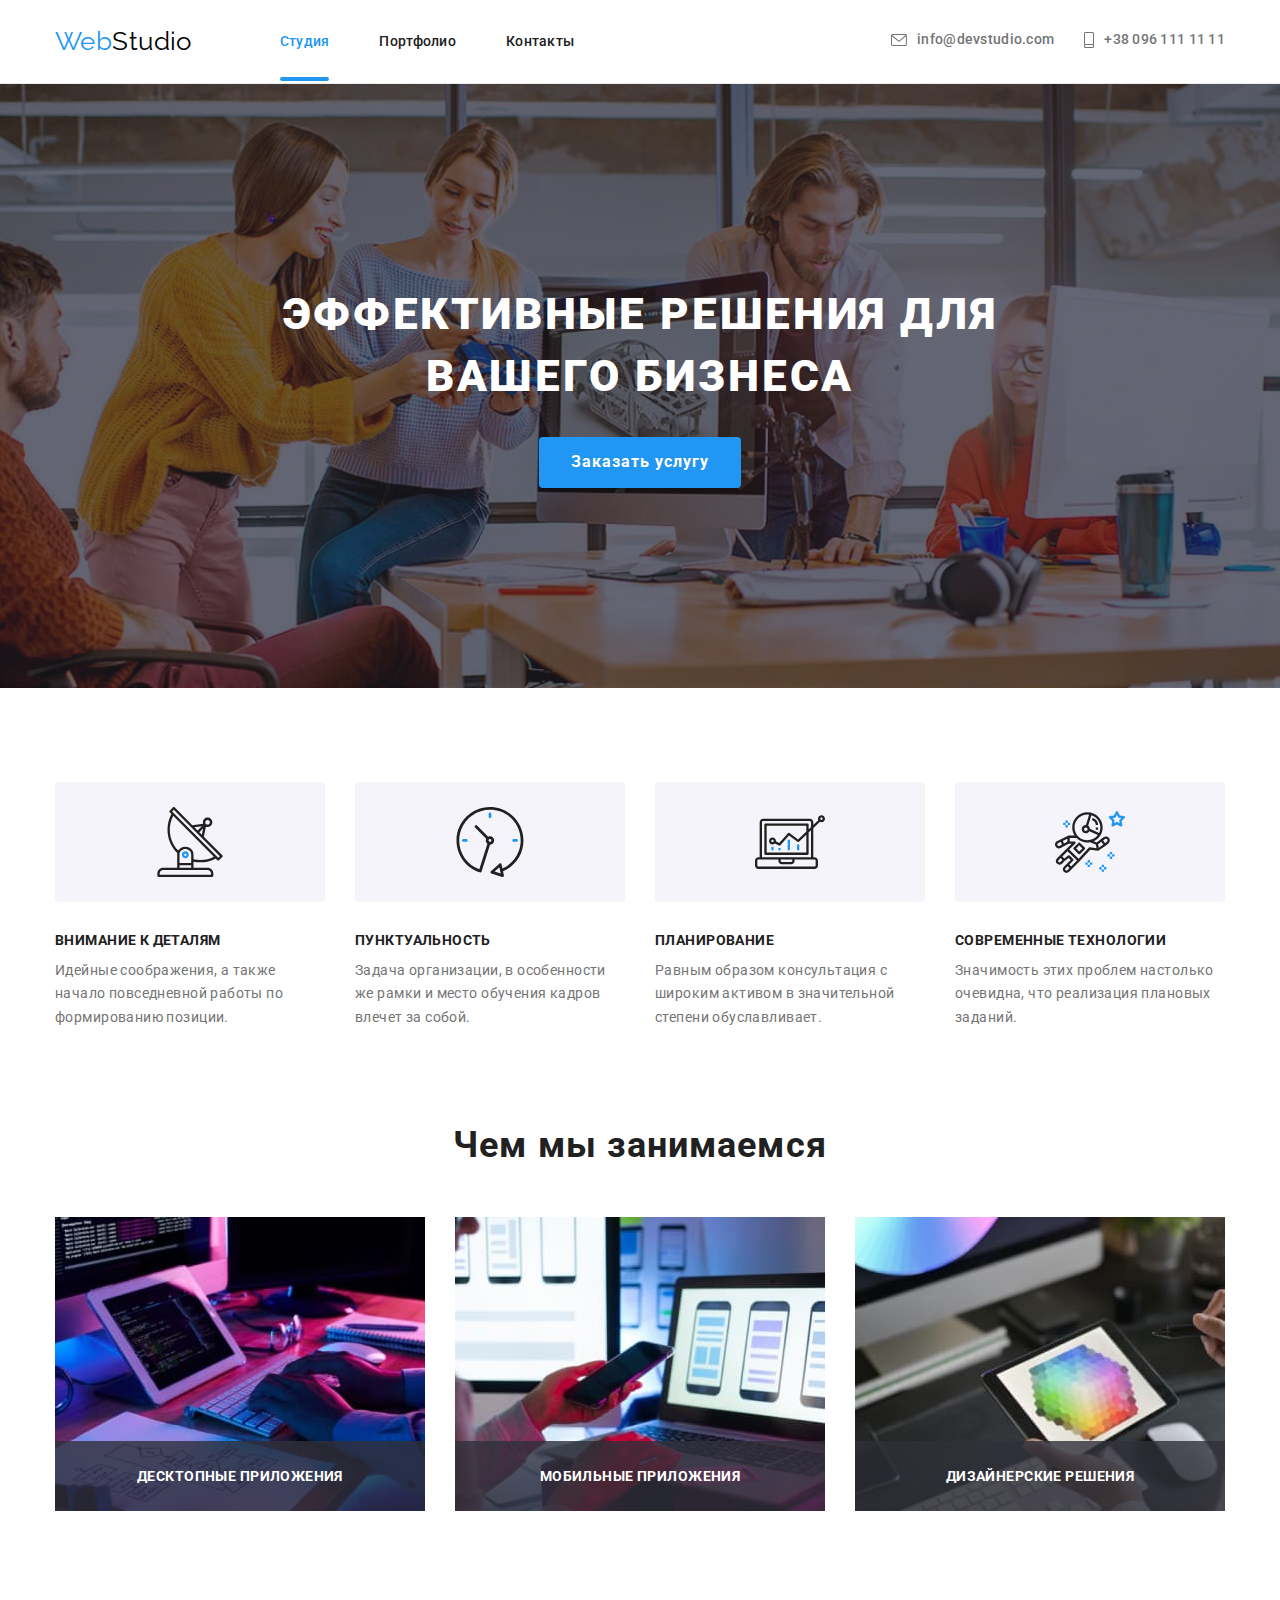
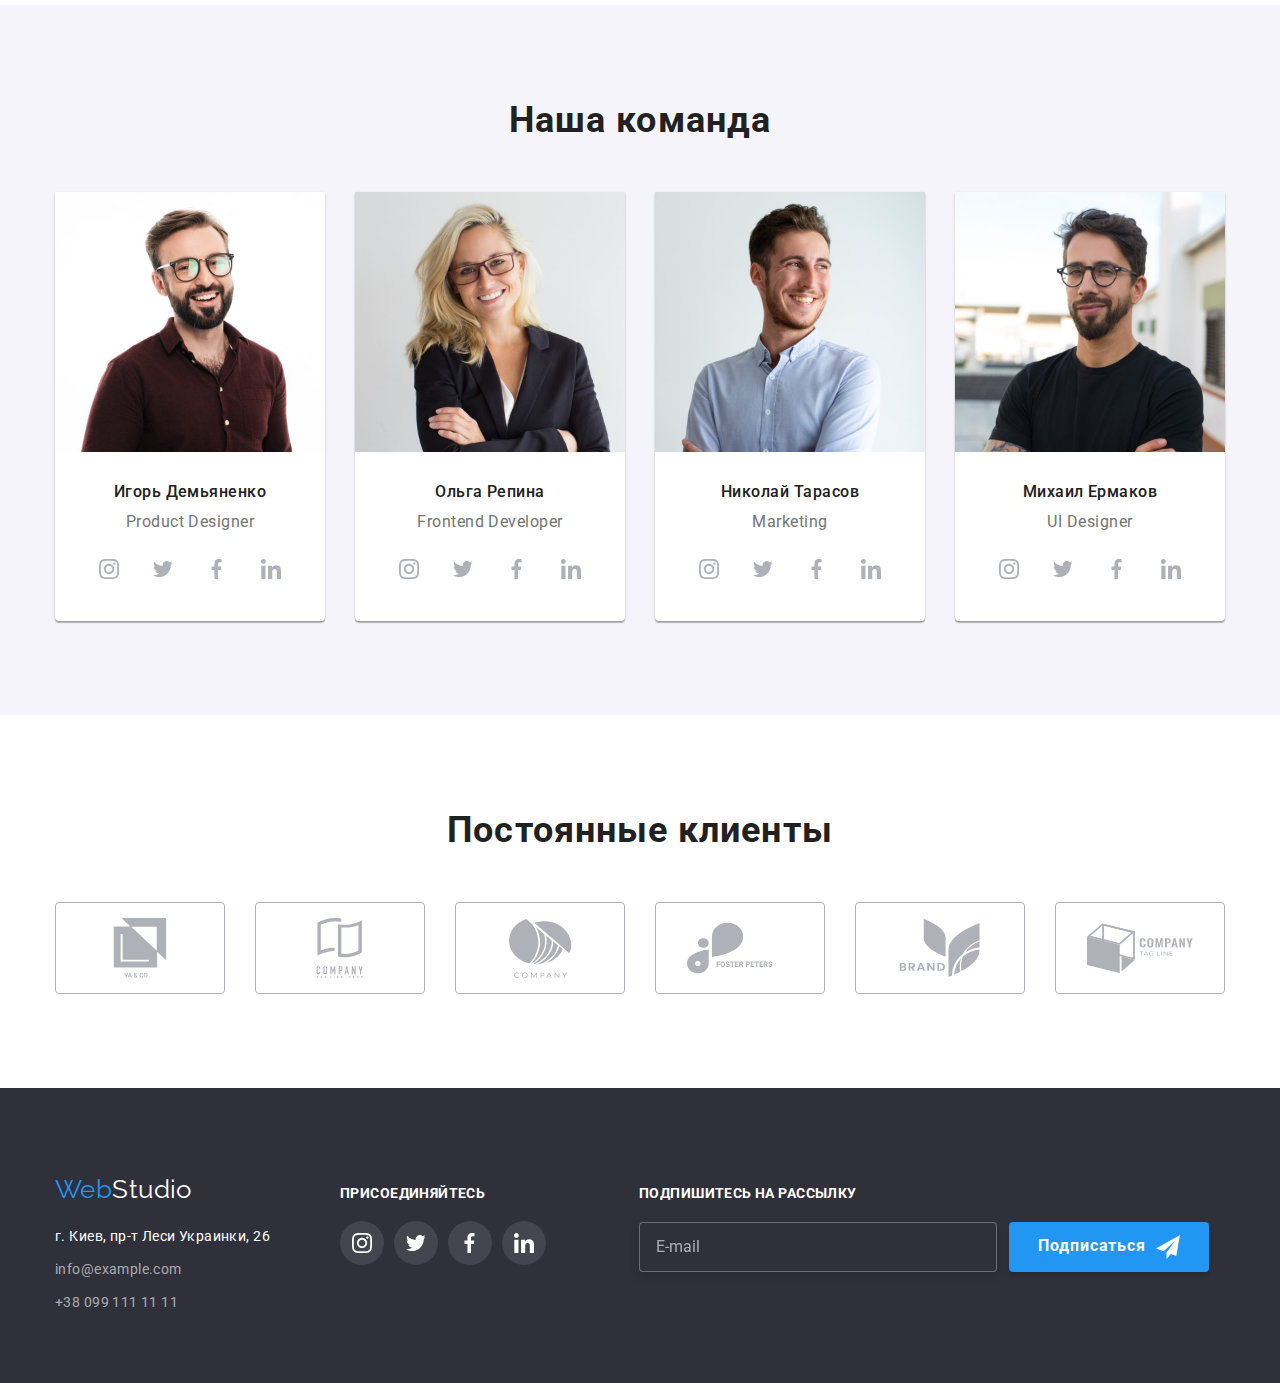
==== commit 5c46afeb: "1" ====
--- a/index.html
+++ b/index.html
@@ -13,10 +13,9 @@
   <link rel="stylesheet"
     href="https://cdnjs.cloudflare.com/ajax/libs/modern-normalize/1.1.0/modern-normalize.min.css" />
   <link rel="stylesheet" href="./css/main.min.css" />
-
 </head>
 
-<body>
+<body data-body>
   <!-- Шапка -->
   <header>
     <div class="header-border">
@@ -31,7 +30,9 @@
             <li class="item">
               <a href="./portfolio.html" class="site-nav-link link">Портфолио</a>
             </li>
-            <li class="item"><a href="" class="site-nav-link link">Контакты</a></li>
+            <li class="item">
+              <a href="" class="site-nav-link link">Контакты</a>
+            </li>
           </ul>
         </nav>
 
@@ -40,17 +41,16 @@
             <use class="mobile-menu-burger" href="./images/icons.svg#icon-menu_24px"></use>
             <use class="mobile-menu-close" href="./images/icons.svg#icon-close-burger"></use>
           </svg>
-
         </button>
 
         <!-- мобильное меню -->
         <div class="mobile-menu" data-menu>
           <ul class="mobile-menu-nav list">
             <li class="mobile-menu-nav-item">
-              <a class="mobile-menu-link link  current" href="./index.html">Студія</a>
+              <a class="mobile-menu-link link current" href="./index.html">Студия</a>
             </li>
             <li class="mobile-menu-nav-item">
-              <a class="mobile-menu-link link" href="./portfolio.html">Портфоліо</a>
+              <a class="mobile-menu-link link" href="./portfolio.html">Портфолио</a>
             </li>
             <li class="mobile-menu-nav-item">
               <a class="mobile-menu-link link" href="">Контакти</a>
@@ -105,8 +105,8 @@
     <section class="hero">
       <div class="container top">
         <h1 class="hero-title">
-          Эффективные решения
-          для <br /> вашего бизнеса
+          Эффективные решения для <br />
+          вашего бизнеса
         </h1>
         <div class="padding-bottom">
           <button type="button" class="primary-button" data-modal-open>
@@ -231,10 +231,11 @@
         <h2 class="work__title">Чем мы занимаемся</h2>
         <ul class="work__list list">
           <li class="work__item">
-
-            <picture>
-              <source media="(min-width: 1200px)" srcset="./images/webstudio/whatwedo/img-1_lg.jpg 1x,
-             ./images/webstudio/whatwedo/img-1_lg@2x.jpg 2x" type="image/jpg">
+            <picture>
+              <source media="(min-width: 1200px)" srcset="
+                    ./images/webstudio/whatwedo/img-1_lg.jpg    1x,
+                    ./images/webstudio/whatwedo/img-1_lg@2x.jpg 2x
+                  " type="image/jpg" />
               <img src="./images/webstudio/whatwedo/img-1_lg.jpg" alt="планшет с написанным на нем кодом" width="370"
                 height="294" />
             </picture>
@@ -245,8 +246,10 @@
           </li>
           <li class="work__item">
             <picture>
-              <source media="(min-width: 1200px)" srcset="./images/webstudio/whatwedo/img-2_lg.jpg 1x,
-             ./images/webstudio/whatwedo/img-2_lg@2x.jpg 2x" type="image/jpg">
+              <source media="(min-width: 1200px)" srcset="
+                    ./images/webstudio/whatwedo/img-2_lg.jpg    1x,
+                    ./images/webstudio/whatwedo/img-2_lg@2x.jpg 2x
+                  " type="image/jpg" />
               <img src="./images/webstudio/whatwedo/img-2_lg.jpg" alt="работа на ноутбуке" width="370" height="294" />
             </picture>
             <div class="service">
@@ -255,11 +258,12 @@
           </li>
           <li class="work__item">
             <picture>
-              <source media="(min-width: 1200px)" srcset="./images/webstudio/whatwedo/img-3_lg.jpg 1x,
-             ./images/webstudio/whatwedo/img-3_lg@2x.jpg 2x" type="image/jpg">
+              <source media="(min-width: 1200px)" srcset="
+                    ./images/webstudio/whatwedo/img-3_lg.jpg    1x,
+                    ./images/webstudio/whatwedo/img-3_lg@2x.jpg 2x
+                  " type="image/jpg" />
               <img src="./images/webstudio/whatwedo/img-3_lg.jpg" alt="цветной шестигранник на планшете" width="370"
                 height="294" />
-
             </picture>
             <div class="service">
               <p class="service__text">дизайнерские решения</p>
@@ -275,18 +279,20 @@
         <ul class="team__list list">
           <li class="team__item">
             <picture>
-
-              <source media="(min-width: 1200px)"
-                srcset="./images/webstudio/team/img-1_lg.jpg 1x, ./images/webstudio/team/img-1_lg@2x.jpg 2x "
-                type="image/jpg">
-
-              <source media="(min-width: 768px)"
-                srcset="./images/webstudio/team/img-1_md.jpg 1x, ./images/webstudio/team/img-1_md@2x.jpg 2x "
-                type="image/jpg">
-
-              <source media="(max-width: 767px)"
-                srcset="./images/webstudio/team/img-1_sm.jpg 1x, ./images/webstudio/team/img-1_sm@2x.jpg 2x "
-                type="image/jpg">
+              <source media="(min-width: 1200px)" srcset="
+                    ./images/webstudio/team/img-1_lg.jpg    1x,
+                    ./images/webstudio/team/img-1_lg@2x.jpg 2x
+                  " type="image/jpg" />
+
+              <source media="(min-width: 768px)" srcset="
+                    ./images/webstudio/team/img-1_md.jpg    1x,
+                    ./images/webstudio/team/img-1_md@2x.jpg 2x
+                  " type="image/jpg" />
+
+              <source media="(max-width: 767px)" srcset="
+                    ./images/webstudio/team/img-1_sm.jpg    1x,
+                    ./images/webstudio/team/img-1_sm@2x.jpg 2x
+                  " type="image/jpg" />
 
               <img src="./images/webstudio/team/img-1_lg.jpg" alt="работник компании в красной рубашке" width="450"
                 height="460" />
@@ -322,21 +328,23 @@
           </li>
           <li class="team__item">
             <picture>
-              <source media="(min-width: 1200px)"
-                srcset="./images/webstudio/team/img-2_lg.jpg 1x, ./images/webstudio/team/img-2_lg@2x.jpg 2x "
-                type="image/jpg">
-
-              <source media="(min-width: 768px)"
-                srcset="./images/webstudio/team/img-2_md.jpg 1x, ./images/webstudio/team/img-2_md@2x.jpg 2x "
-                type="image/jpg">
-
-              <source media="(max-width: 767px)"
-                srcset="./images/webstudio/team/img-2_sm.jpg 1x, ./images/webstudio/team/img-2_sm@2x.jpg 2x "
-                type="image/jpg">
+              <source media="(min-width: 1200px)" srcset="
+                    ./images/webstudio/team/img-2_lg.jpg    1x,
+                    ./images/webstudio/team/img-2_lg@2x.jpg 2x
+                  " type="image/jpg" />
+
+              <source media="(min-width: 768px)" srcset="
+                    ./images/webstudio/team/img-2_md.jpg    1x,
+                    ./images/webstudio/team/img-2_md@2x.jpg 2x
+                  " type="image/jpg" />
+
+              <source media="(max-width: 767px)" srcset="
+                    ./images/webstudio/team/img-2_sm.jpg    1x,
+                    ./images/webstudio/team/img-2_sm@2x.jpg 2x
+                  " type="image/jpg" />
 
               <img src="./images/webstudio/team/img-2_lg.jpg" alt="работник комапании девушка блондинка" width="450"
                 height="460" />
-
             </picture>
             <div class="team__padding">
               <h3 class="team__name">Ольга Репина</h3>
@@ -369,17 +377,20 @@
           </li>
           <li class="team__item">
             <picture>
-              <source media="(min-width: 1200px)"
-                srcset="./images/webstudio/team/img-3_lg.jpg 1x, ./images/webstudio/team/img-3_lg@2x.jpg 2x "
-                type="image/jpg">
-
-              <source media="(min-width: 768px)"
-                srcset="./images/webstudio/team/img-3_md.jpg 1x, ./images/webstudio/team/img-3_md@2x.jpg 2x "
-                type="image/jpg">
-
-              <source media="(max-width: 767px)"
-                srcset="./images/webstudio/team/img-3_sm.jpg 1x, ./images/webstudio/team/img-3_sm@2x.jpg 2x "
-                type="image/jpg">
+              <source media="(min-width: 1200px)" srcset="
+                    ./images/webstudio/team/img-3_lg.jpg    1x,
+                    ./images/webstudio/team/img-3_lg@2x.jpg 2x
+                  " type="image/jpg" />
+
+              <source media="(min-width: 768px)" srcset="
+                    ./images/webstudio/team/img-3_md.jpg    1x,
+                    ./images/webstudio/team/img-3_md@2x.jpg 2x
+                  " type="image/jpg" />
+
+              <source media="(max-width: 767px)" srcset="
+                    ./images/webstudio/team/img-3_sm.jpg    1x,
+                    ./images/webstudio/team/img-3_sm@2x.jpg 2x
+                  " type="image/jpg" />
 
               <img src="./images/webstudio/team/img-3_lg.jpg" alt="работник комапании в синей рубашке" width="450"
                 height="460" />
@@ -415,24 +426,26 @@
             </div>
           </li>
           <li class="team__item">
- <picture>
-              <source media="(min-width: 1200px)"
-                srcset="./images/webstudio/team/img-4_lg.jpg 1x, ./images/webstudio/team/img-4_lg@2x.jpg 2x "
-                type="image/jpg">
-
-              <source media="(min-width: 768px)"
-                srcset="./images/webstudio/team/img-4_md.jpg 1x, ./images/webstudio/team/img-4_md@2x.jpg 2x "
-                type="image/jpg">
-
-              <source media="(max-width: 767px)"
-                srcset="./images/webstudio/team/img-4_sm.jpg 1x, ./images/webstudio/team/img-4_sm@2x.jpg 2x "
-                type="image/jpg">
-
-            <img src="./images/webstudio/team/img-4_lg.jpg" alt="работник комапании в черной футболке" width="450"
+            <picture>
+              <source media="(min-width: 1200px)" srcset="
+                    ./images/webstudio/team/img-4_lg.jpg    1x,
+                    ./images/webstudio/team/img-4_lg@2x.jpg 2x
+                  " type="image/jpg" />
+
+              <source media="(min-width: 768px)" srcset="
+                    ./images/webstudio/team/img-4_md.jpg    1x,
+                    ./images/webstudio/team/img-4_md@2x.jpg 2x
+                  " type="image/jpg" />
+
+              <source media="(max-width: 767px)" srcset="
+                    ./images/webstudio/team/img-4_sm.jpg    1x,
+                    ./images/webstudio/team/img-4_sm@2x.jpg 2x
+                  " type="image/jpg" />
+
+              <img src="./images/webstudio/team/img-4_lg.jpg" alt="работник комапании в черной футболке" width="450"
                 height="460" />
             </picture>
 
-            
             <div class="team__padding">
               <h3 class="team__name">Михаил Ермаков</h3>
               <p lang="en" class="team__text">UI Designer</p>
@@ -520,7 +533,7 @@
   <!-- Подвал сайта -->
   <footer>
     <div class="footer">
-      <div class="container footer-thumb ">
+      <div class="container footer-thumb">
         <div class="footer-box">
           <div class="address">
             <a lang="en" href="./index.html" class="logo">Web<span class="footer-logo">Studio</span></a>
@@ -562,18 +575,16 @@
         <form class="footer-form">
           <div class="footer-form-email">
             <label for="footer-mail" class="footer-label">Подпишитесь на рассылку</label>
-            <input type="email" name="mail" id="footer-mail" placeholder="E-mail" class="footer-input">
+            <input type="email" name="mail" id="footer-mail" placeholder="E-mail" class="footer-input" />
           </div>
-          <button type="submit" class="footer-form-button">Подписаться
+          <button type="submit" class="footer-form-button">
+            Подписаться
             <svg class="form-icon-button" width="24" height="24">
               <use href="./images/icons.svg#icon-telegram"></use>
             </svg>
           </button>
         </form>
       </div>
-
-
-
     </div>
   </footer>
   <script src="./js/modal.js"></script>
--- a/css/main.min.css
+++ b/css/main.min.css
@@ -1 +1 @@
-:root{--title-text-color: #757575;--primary-text-color: rgba(33, 33, 33, 1);--accent-color: #2196f3;--background-color: #ffffff;--secondary-color: #2f303a;--button-color: #ffffff;--portfolio-title: #212121;--primary-button-hover-focus: #188ce8;--transition-timing-function: cubic-bezier(0.4, 0, 0.2, 1)}body{background-color:var(--background-color);color:var(--title-text-color);font-family:Roboto,sans-serif;letter-spacing:.03em;font-size:14px;margin:0}.visually-hidden{position:absolute;width:1px;height:1px;margin:-1px;border:0;padding:0;white-space:nowrap;-webkit-clip-path:inset(100%);clip-path:inset(100%);clip:rect(0 0 0 0);overflow:hidden}h1,h2,h3,h4,h5,h6,p,ul{margin:0;padding:0}img{display:block;max-width:100%;height:auto}.list{list-style:none}.link{text-decoration:none}.section{padding-top:94px;padding-bottom:94px}.container{width:100%;padding-left:15px;padding-right:15px;margin-left:auto;margin-right:auto}@media screen and (min-width: 480px){.container{max-width:480px}}@media screen and (min-width: 768px){.container{max-width:768px}}@media screen and (min-width: 1200px){.container{max-width:1200px}}.main-nav{display:-webkit-box;display:-ms-flexbox;display:flex}@media screen and (max-width: 767px){.main-nav{-webkit-box-align:center;-ms-flex-align:center;align-items:center}}.nav-header{display:-webkit-box;display:-ms-flexbox;display:flex}.site-nav{display:-webkit-box;display:-ms-flexbox;display:flex;margin-left:88px;-webkit-box-align:center;-ms-flex-align:center;align-items:center}.site-nav .item:not(:last-child){margin-right:50px}@media screen and (max-width: 767px){.site-nav{display:none}}.site-nav .current{color:var(--accent-color)}.current::after{content:"";position:absolute;bottom:0;left:0;width:100%;height:4px;background-color:var(--accent-color);border-radius:2px}.header-list{margin-left:auto}@media screen and (max-width: 767px){.header-list{display:none}}@media screen and (min-width: 768px){.header-list{padding-top:21px}}@media screen and (min-width: 1200px){.header-list{display:-webkit-box;display:-ms-flexbox;display:flex;gap:30px;padding-top:32px}}.header-border{border-bottom:1px solid #ececec}@media screen and (max-width: 1199px){.header-list .item:not(:last-child){margin-bottom:10px}}.logo{display:block;padding-top:16px;padding-bottom:16px;color:var(--accent-color);font-family:Raleway,sans-serif;font-size:24px;line-height:1.2;text-decoration:none}.logo:focus,.logo:hover{color:var(--accent-color)}@media screen and (min-width: 768px){.logo{padding-top:26px;padding-bottom:26px}}@media screen and (min-width: 1200px){.logo{font-size:26px}}.logo-secondary{color:#000}.logo-secondary:focus,.logo-secondary:hover{color:#000}.site-nav-link{position:relative;display:-webkit-box;display:-ms-flexbox;display:flex;padding-top:32px;padding-bottom:32px;color:var(--primary-text-color);font-weight:500;line-height:1.1;letter-spacing:.02em;-webkit-transition-property:color;transition-property:color;-webkit-transition-duration:250ms;transition-duration:250ms;-webkit-transition-timing-function:var(--transition-timing-function);transition-timing-function:var(--transition-timing-function)}.site-nav-link:focus,.site-nav-link:hover{color:var(--accent-color)}.header-link{display:-webkit-box;display:-ms-flexbox;display:flex;-webkit-box-align:center;-ms-flex-align:center;align-items:center;color:var(--title-text-color);font-weight:500;letter-spacing:.02em;line-height:1.1;fill:#757575;-webkit-transition-property:fill,color;transition-property:fill,color;-webkit-transition-duration:250ms;transition-duration:250ms;-webkit-transition-timing-function:var(--transition-timing-function);transition-timing-function:var(--transition-timing-function)}.header-link:hover,.header-link:focus{fill:var(--accent-color);color:var(--accent-color)}.header-link .header-mail{margin-right:10px}.header-link .header-phone{margin-right:10px}.hero{max-width:1600px;margin-right:auto;margin-left:auto;background-position:center;background-repeat:no-repeat;background-size:cover;background-color:var(--secondary-color);text-align:center;padding-top:118px;padding-bottom:118px;background-image:-webkit-gradient(linear, left top, right top, from(rgba(47, 48, 58, 0.4)), to(rgba(47, 48, 58, 0.4))),url(../images/webstudio/hero/img-1_sm.jpg);background-image:linear-gradient(to right, rgba(47, 48, 58, 0.4), rgba(47, 48, 58, 0.4)),url(../images/webstudio/hero/img-1_sm.jpg)}@media screen and (min-width: 1200px){.hero{padding-top:200px;padding-bottom:200px}}@media(min-device-pixel-ratio: 2),(-webkit-min-device-pixel-ratio: 2),(min-resolution: 192dpi),(min-resolution: 2dppx){.hero{background-image:-webkit-gradient(linear, left top, right top, from(rgba(47, 48, 58, 0.4)), to(rgba(47, 48, 58, 0.4))),url(../images/webstudio/hero/img-1_sm@2x.jpg);background-image:linear-gradient(to right, rgba(47, 48, 58, 0.4), rgba(47, 48, 58, 0.4)),url(../images/webstudio/hero/img-1_sm@2x.jpg)}}@media screen and (min-width: 768px){.hero{background-image:-webkit-gradient(linear, left top, right top, from(rgba(47, 48, 58, 0.4)), to(rgba(47, 48, 58, 0.4))),url(../images/webstudio/hero/img-1_md.jpg);background-image:linear-gradient(to right, rgba(47, 48, 58, 0.4), rgba(47, 48, 58, 0.4)),url(../images/webstudio/hero/img-1_md.jpg)}}@media screen and (min-width: 768px)and (min-device-pixel-ratio: 2),screen and (min-width: 768px)and (-webkit-min-device-pixel-ratio: 2),screen and (min-width: 768px)and (min-resolution: 192dpi),screen and (min-width: 768px)and (min-resolution: 2dppx){.hero{background-image:-webkit-gradient(linear, left top, right top, from(rgba(47, 48, 58, 0.4)), to(rgba(47, 48, 58, 0.4))),url(../images/webstudio/hero/img-1_md@2x.jpg);background-image:linear-gradient(to right, rgba(47, 48, 58, 0.4), rgba(47, 48, 58, 0.4)),url(../images/webstudio/hero/img-1_md@2x.jpg)}}@media screen and (min-width: 1200px){.hero{background-image:-webkit-gradient(linear, left top, right top, from(rgba(47, 48, 58, 0.4)), to(rgba(47, 48, 58, 0.4))),url(../images/webstudio/hero/img-1_lg.jpg);background-image:linear-gradient(to right, rgba(47, 48, 58, 0.4), rgba(47, 48, 58, 0.4)),url(../images/webstudio/hero/img-1_lg.jpg)}}@media screen and (min-width: 1200px)and (min-device-pixel-ratio: 2),screen and (min-width: 1200px)and (-webkit-min-device-pixel-ratio: 2),screen and (min-width: 1200px)and (min-resolution: 192dpi),screen and (min-width: 1200px)and (min-resolution: 2dppx){.hero{background-image:-webkit-gradient(linear, left top, right top, from(rgba(47, 48, 58, 0.4)), to(rgba(47, 48, 58, 0.4))),url(../images/webstudio/hero/img-1_lg@2x.jpg);background-image:linear-gradient(to right, rgba(47, 48, 58, 0.4), rgba(47, 48, 58, 0.4)),url(../images/webstudio/hero/img-1_lg@2x.jpg)}}.hero-title{margin-bottom:30px;color:#fff;font-weight:900;font-size:26px;line-height:1.6;text-align:center;letter-spacing:.06em;text-transform:uppercase}@media screen and (min-width: 1200px){.hero-title{font-size:44px;line-height:1.4}}.primary-button{padding:10px 32px;-webkit-box-shadow:0px 4px 4px rgba(0,0,0,.15);box-shadow:0px 4px 4px rgba(0,0,0,.15);border-radius:4px;border:none;background-color:var(--accent-color);color:var(--button-color);font-family:inherit;cursor:pointer;font-weight:700;font-size:16px;line-height:1.9;letter-spacing:.06em}.primary-button:focus,.primary-button:hover{background-color:var(--primary-button-hover-focus)}.backdrop{z-index:99;position:fixed;top:0;left:0;width:100%;height:100%;background-color:rgba(0,0,0,.2);opacity:1;-webkit-transition:opacity 250ms var(--transition-timing-function);transition:opacity 250ms var(--transition-timing-function)}@media screen and (max-width: 479px){.backdrop{padding-top:94px;padding-bottom:93px;padding-left:15px;padding-right:15px}}.backdrop.is-hidden{opacity:0;pointer-events:none}@media screen and (min-width: 768px){.backdrop.is-hidden .modal{-webkit-transform:scale(1.1) translate(-50%, -50%);transform:scale(1.1) translate(-50%, -50%)}}.modal{z-index:100;position:relative;background-color:#fff;-webkit-transition:-webkit-transform 250ms var(--transition-timing-function);transition:-webkit-transform 250ms var(--transition-timing-function);transition:transform 250ms var(--transition-timing-function);transition:transform 250ms var(--transition-timing-function), -webkit-transform 250ms var(--transition-timing-function)}@media screen and (min-width: 480px){.modal{position:absolute;top:50%;left:50%;-webkit-transform:scale(1) translate(-50%, -50%);transform:scale(1) translate(-50%, -50%)}}@media screen and (max-width: 1199px){.modal{height:609px;width:100%;max-width:450px}}@media screen and (min-width: 1200px){.modal{width:528px;height:581px}}.close-button{position:absolute;top:8px;right:8px;display:-webkit-box;display:-ms-flexbox;display:flex;padding:0;-webkit-box-align:center;-ms-flex-align:center;align-items:center;-webkit-box-pack:center;-ms-flex-pack:center;justify-content:center;width:30px;height:30px;border-radius:50%;border:1px solid rgba(0,0,0,.1);background-color:#fff;-webkit-transition:250ms var(--transition-timing-function);transition:250ms var(--transition-timing-function)}.close-button:hover{fill:var(--accent-color)}.form-field{padding:40px}.form-title{display:block;margin-bottom:15px;font-size:20px;line-height:1.2;color:#212121;-webkit-user-select:none;-moz-user-select:none;-ms-user-select:none;user-select:none}.form-label{position:relative;display:-webkit-box;display:-ms-flexbox;display:flex;-webkit-box-orient:vertical;-webkit-box-direction:normal;-ms-flex-direction:column;flex-direction:column;-webkit-user-select:none;-moz-user-select:none;-ms-user-select:none;user-select:none}.form-label:not(:first-of-type){margin-top:10px}.form-name{text-align:start;margin-bottom:4px;font-size:12px;line-height:1.2;letter-spacing:.01em;color:#757575}.form-input{display:block;padding-left:42px;padding-right:5px;height:40px;outline:rgba(0,0,0,0);border:1px solid rgba(33,33,33,.2);border-radius:4px;cursor:pointer}.form-input:focus{border:1px solid var(--accent-color)}.form-icon{position:absolute;bottom:11px;left:12px}.form-input+.form-icon{-webkit-transition:fill 250ms var(--transition-timing-function),border 250ms var(--transition-timing-function);transition:fill 250ms var(--transition-timing-function),border 250ms var(--transition-timing-function)}.form-input:focus+.form-input+.form-icon{fill:var(--accent-color)}.form-textarea{display:block;margin-bottom:17px;padding:12px 16px;height:120px;resize:none;outline:rgba(0,0,0,0);border:1px solid rgba(33,33,33,.2);border-radius:4px;-webkit-transition:border 250ms var(--transition-timing-function);transition:border 250ms var(--transition-timing-function);cursor:pointer}.form-textarea:focus{border:1px solid var(--accent-color)}.form-label-checkbox{display:-webkit-box;display:-ms-flexbox;display:flex;-webkit-box-align:center;-ms-flex-align:center;align-items:center;-webkit-box-pack:center;-ms-flex-pack:center;justify-content:center;margin-bottom:30px;-webkit-user-select:none;-moz-user-select:none;-ms-user-select:none;user-select:none}.box-icon-checkbox{margin-right:8px;width:16px;height:15px;outline:2px solid #000;outline-offset:-2px;border-radius:2px;-webkit-transition-property:background-color,outline;transition-property:background-color,outline;-webkit-transition-duration:250ms;transition-duration:250ms;-webkit-transition-timing-function:var(--transition-timing-function);transition-timing-function:var(--transition-timing-function);cursor:pointer}.form-input-checkbox:checked+.box-icon-checkbox{background-color:var(--accent-color);outline:rgba(0,0,0,0)}.form-icon-check{fill:#fff}.form-name-checkbox{font-size:12px;line-height:1.2}@media screen and (min-width: 1200px){.form-name-checkbox{font-size:14px;line-height:1.7}}.form-link{font-size:12px;line-height:1.2;color:var(--accent-color)}@media screen and (min-width: 1200px){.form-link{font-size:14px;line-height:1.7}}.form-button{padding:0;width:200px;height:50px;background-color:#188ce8;-webkit-box-shadow:0px 4px 4px rgba(0,0,0,.15);box-shadow:0px 4px 4px rgba(0,0,0,.15);border-radius:4px;border:rgba(0,0,0,0);font-weight:700;font-size:16px;line-height:1.9;letter-spacing:.06em;color:#fff;cursor:pointer}.benefits{padding-top:60px;padding-bottom:60px}@media screen and (min-width: 1200px){.benefits{padding-top:94px;padding-bottom:94px}}@media screen and (min-width: 768px){.benefits__list{display:-webkit-box;display:-ms-flexbox;display:flex;-ms-flex-wrap:wrap;flex-wrap:wrap;gap:30px}}@media screen and (min-width: 1200px){.benefits__list{-ms-flex-wrap:nowrap;flex-wrap:nowrap}}@media screen and (max-width: 767px){.benefits__item:not(:last-child){margin-bottom:30px}}@media screen and (min-width: 768px){.benefits__item{-ms-flex-preferred-size:calc((100% - 30px)/2);flex-basis:calc((100% - 30px)/2)}}@media screen and (min-width: 1200px){.benefits__item{-ms-flex-preferred-size:calc((100% - 30px)/4);flex-basis:calc((100% - 30px)/4)}}.benefits__thumb{display:-webkit-box;display:-ms-flexbox;display:flex;margin-bottom:30px;height:120px;-webkit-box-align:center;-ms-flex-align:center;align-items:center;-webkit-box-pack:center;-ms-flex-pack:center;justify-content:center;border-radius:4px;background-color:#f5f4fa}.benefits__title{text-align:center;margin-bottom:10px;font-weight:700;font-size:14px;line-height:1.2;text-transform:uppercase;color:var(--primary-text-color)}@media screen and (min-width: 768px){.benefits__title{text-align:start}}.benefits__text{font-size:14px;line-height:1.7;letter-spacing:.03em}.work{display:none}@media screen and (min-width: 1200px){.work{display:block;padding-bottom:94px}}.work__title{margin-bottom:50px;color:var(--primary-text-color);font-size:36px;line-height:1.2;text-align:center;letter-spacing:.03em}.work__list{list-style:none;display:-webkit-box;display:-ms-flexbox;display:flex}.work__list .work__item:not(:last-child){margin-right:30px}.work__list>.work__item{-ms-flex-preferred-size:calc(50% - 30px);flex-basis:calc(50% - 30px);position:relative}.service{position:absolute;bottom:0;left:0;width:100%;height:70px;display:-webkit-box;display:-ms-flexbox;display:flex;-webkit-box-pack:center;-ms-flex-pack:center;justify-content:center;-webkit-box-align:center;-ms-flex-align:center;align-items:center;background-color:rgba(47,48,58,.8)}.service__text{font-weight:700;text-align:center;text-transform:uppercase;color:#fff}.team{background-color:#f5f4fa;padding-bottom:60px;padding-top:60px}@media screen and (min-width: 1200px){.team{padding-bottom:94px;padding-top:94px}}.team__title{margin-bottom:30px;font-size:28px;line-height:1.2;text-align:center;letter-spacing:.03em;color:#212121}@media screen and (min-width: 1200px){.team__title{margin-bottom:50px;font-size:36px}}@media screen and (min-width: 768px){.team__list{display:-webkit-box;display:-ms-flexbox;display:flex;gap:30px;-ms-flex-wrap:wrap;flex-wrap:wrap;-webkit-box-pack:center;-ms-flex-pack:center;justify-content:center;-webkit-box-align:center;-ms-flex-align:center;align-items:center}}@media screen and (min-width: 1200px){.team__list{-ms-flex-wrap:nowrap;flex-wrap:nowrap}}.team__item{background-color:#fff;-webkit-box-shadow:0px 1px 3px rgba(0,0,0,.12),0px 1px 1px rgba(0,0,0,.14),0px 2px 1px rgba(0,0,0,.2);box-shadow:0px 1px 3px rgba(0,0,0,.12),0px 1px 1px rgba(0,0,0,.14),0px 2px 1px rgba(0,0,0,.2);border-radius:0px 0px 4px 4px;background-color:var(--background-color)}@media screen and (max-width: 767px){.team__item:not(:last-child){margin-bottom:30px}}@media screen and (min-width: 768px){.team__item{-ms-flex-preferred-size:calc((100% - 30px)/2);flex-basis:calc((100% - 30px)/2)}}@media screen and (min-width: 1200px){.team__item{-ms-flex-preferred-size:calc((100% - 30px)/4);flex-basis:calc((100% - 30px)/4)}}.team__padding{padding-top:30px}.team__name{margin-bottom:10px;text-align:center;font-weight:500;font-size:16px;line-height:1.2;letter-spacing:.03em;color:var(--primary-text-color)}.team__text{text-align:center;font-size:16px;line-height:1.2;letter-spacing:.03em}.network{display:-webkit-box;display:-ms-flexbox;display:flex;-webkit-box-align:center;-ms-flex-align:center;align-items:center;-webkit-box-pack:center;-ms-flex-pack:center;justify-content:center;margin-top:16px;margin-right:32px;margin-left:32px;margin-bottom:30px;display:flex;height:44px}.network__list{display:-webkit-box;display:-ms-flexbox;display:flex;list-style:none}.network__item:not(:last-child){margin-right:10px}.network__link{display:-webkit-box;display:-ms-flexbox;display:flex;width:44px;height:44px;list-style:none;-webkit-box-align:center;-ms-flex-align:center;align-items:center;-webkit-box-pack:center;-ms-flex-pack:center;justify-content:center;fill:#afb1b8;border-radius:50px;-webkit-transition-property:fill background-color;transition-property:fill background-color;-webkit-transition-duration:250ms;transition-duration:250ms;-webkit-transition-timing-function:var(--transition-timing-function);transition-timing-function:var(--transition-timing-function)}.network__link:hover,.network__link:focus{background-color:var(--accent-color);fill:#fff}.clients{padding-bottom:60px;padding-top:60px}@media screen and (min-width: 1200px){.clients{padding-bottom:94px;padding-top:94px}}.clients-title{margin-bottom:30px;font-size:28px;line-height:1.2;text-align:center;letter-spacing:.03em;color:#212121}@media screen and (min-width: 1200px){.clients-title{margin-bottom:50px;font-size:36px}}.clients-list{display:-webkit-box;display:-ms-flexbox;display:flex;-webkit-box-align:center;-ms-flex-align:center;align-items:center;-webkit-box-pack:center;-ms-flex-pack:center;justify-content:center;-ms-flex-wrap:wrap;flex-wrap:wrap;gap:30px}@media screen and (min-width: 1200px){.clients-list{-ms-flex-wrap:nowrap;flex-wrap:nowrap}}.clients-item{-ms-flex-preferred-size:calc((100% - 30px)/2);flex-basis:calc((100% - 30px)/2)}@media screen and (min-width: 768px){.clients-item{-ms-flex-preferred-size:calc((100% - 60px)/3);flex-basis:calc((100% - 60px)/3)}}.clients-link{fill:#afb1b8;display:-webkit-box;display:-ms-flexbox;display:flex;-webkit-box-pack:center;-ms-flex-pack:center;justify-content:center;-webkit-box-align:center;-ms-flex-align:center;align-items:center;height:92px;border:1px solid #afb1b8;border-radius:4px;-webkit-transition-property:fill background-color;transition-property:fill background-color;-webkit-transition-duration:250ms;transition-duration:250ms;-webkit-transition-timing-function:var(--transition-timing-function);transition-timing-function:var(--transition-timing-function)}.clients-link:hover,.clients-link:focus{fill:var(--accent-color);border:1px solid var(--accent-color)}.footer{padding-top:60px;padding-bottom:60px;background-color:#2f303a}@media screen and (min-width: 768px){.footer-box{display:-webkit-box;display:-ms-flexbox;display:flex;-webkit-box-align:baseline;-ms-flex-align:baseline;align-items:baseline}}@media screen and (min-width: 768px)and (max-width: 1199px){.footer-box{-ms-flex-pack:distribute;justify-content:space-around}}@media screen and (min-width: 1200px){.footer-thumb{display:-webkit-box;display:-ms-flexbox;display:flex;-webkit-box-align:baseline;-ms-flex-align:baseline;align-items:baseline}}.footer .logo{display:-webkit-box;display:-ms-flexbox;display:flex;padding-bottom:0;margin-bottom:20px;margin-right:0;-webkit-box-pack:center;-ms-flex-pack:center;justify-content:center}@media screen and (min-width: 1200px){.footer .logo{display:block}}.footer-logo{color:var(--background-color)}.container>.logo{padding-top:0}@media screen and (min-width: 1200px){.footer .address{margin-right:70px}}@media screen and (max-width: 767px){.footer .address{margin-bottom:60px}}.footer-text{padding-bottom:9px;color:#fff;font-style:normal;line-height:1.7;text-align:center}.footer-link{display:-webkit-box;display:-ms-flexbox;display:flex;-webkit-box-pack:center;-ms-flex-pack:center;justify-content:center;color:rgba(255,255,255,.6);font-style:normal;text-decoration:none;line-height:1.7;-webkit-transition-property:color;transition-property:color;-webkit-transition-duration:250ms;transition-duration:250ms;-webkit-transition-timing-function:var(--transition-timing-function);transition-timing-function:var(--transition-timing-function)}.footer-link:focus,.footer-link:hover{color:var(--accent-color)}@media screen and (min-width: 1200px){.footer-link{display:block}}.container .footer-link{padding-bottom:9px}.social{width:206px;height:80px}@media screen and (max-width: 767px){.social{display:block;margin-right:auto;margin-left:auto}}.social-title{text-align:center;margin-bottom:20px;font-weight:700;font-size:14px;line-height:16px;letter-spacing:.03em;text-transform:uppercase;color:#fff}.social-list{display:-webkit-box;display:-ms-flexbox;display:flex;-webkit-box-pack:center;-ms-flex-pack:center;justify-content:center;-webkit-box-align:center;-ms-flex-align:center;align-items:center;gap:10px}.social-link{fill:#fff;display:-webkit-box;display:-ms-flexbox;display:flex;-webkit-box-align:center;-ms-flex-align:center;align-items:center;-webkit-box-pack:center;-ms-flex-pack:center;justify-content:center;width:44px;height:44px;background-color:rgba(255,255,255,.1);border-radius:50px;-webkit-transition-property:fill background-color;transition-property:fill background-color;-webkit-transition-duration:250ms;transition-duration:250ms;-webkit-transition-timing-function:var(--transition-timing-function);transition-timing-function:var(--transition-timing-function)}.social-link:hover,.social-link:focus{background-color:var(--accent-color)}.footer-form{display:block}@media screen and (min-width: 1200px){.footer-form{display:-webkit-box;display:-ms-flexbox;display:flex;margin-left:93px;-webkit-box-align:end;-ms-flex-align:end;align-items:end}}.footer-label{margin-bottom:20px;text-align:center;font-weight:700;line-height:1.2;text-transform:uppercase;color:#fff}@media screen and (min-width: 768px){.footer-label{display:-webkit-box;display:-ms-flexbox;display:flex}}@media screen and (max-width: 1199px){.footer-label{display:block;margin-top:60px;text-align:center}}.footer-form-email{text-align:center}@media screen and (min-width: 1200px){.footer-form-email{margin-right:12px}}.footer-input{padding-left:16px;width:450px;height:50px;border:1px solid rgba(255,255,255,.3);-webkit-filter:drop-shadow(0px 4px 4px rgba(0, 0, 0, 0.15));filter:drop-shadow(0px 4px 4px rgba(0, 0, 0, 0.15));border-radius:4px;background-color:#2f303a;outline:rgba(0,0,0,0);color:#fff;cursor:pointer}.footer-input::-webkit-input-placeholder{font-size:16px;line-height:1.3;color:rgba(255,255,255,.6)}.footer-input::-moz-placeholder{font-size:16px;line-height:1.3;color:rgba(255,255,255,.6)}.footer-input:-ms-input-placeholder{font-size:16px;line-height:1.3;color:rgba(255,255,255,.6)}.footer-input::-ms-input-placeholder{font-size:16px;line-height:1.3;color:rgba(255,255,255,.6)}.footer-input::placeholder{font-size:16px;line-height:1.3;color:rgba(255,255,255,.6)}@media screen and (max-width: 1199px){.footer-input{margin-bottom:20px}}@media screen and (min-width: 1200px){.footer-input{width:358px}}.footer-form-button{display:-webkit-box;display:-ms-flexbox;display:flex;-webkit-box-align:center;-ms-flex-align:center;align-items:center;-webkit-box-pack:center;-ms-flex-pack:center;justify-content:center;width:200px;height:50px;border:rgba(0,0,0,0);-webkit-box-shadow:0px 4px 4px rgba(0,0,0,.15);box-shadow:0px 4px 4px rgba(0,0,0,.15);border-radius:4px;font-weight:700;font-size:16px;line-height:1.8;letter-spacing:.06em;background-color:#2196f3;color:#fff;cursor:pointer}@media screen and (max-width: 1199px){.footer-form-button{margin-right:auto;margin-left:auto}}.form-icon-button{margin-left:10px}.mobile-menu-button{display:-webkit-box;display:-ms-flexbox;display:flex;-webkit-box-align:center;-ms-flex-align:center;align-items:center;-webkit-box-pack:center;-ms-flex-pack:center;justify-content:center;margin-left:auto;cursor:pointer;background-color:rgba(0,0,0,0);border:none;width:40px;height:40px;z-index:10}@media screen and (min-width: 768px){.mobile-menu-button{display:none}}.mobile-menu-button .mobile-menu-close:hover{fill:#2196f3}.mobile-menu-button.is-open .mobile-menu-burger{-webkit-transition:250ms;transition:250ms;opacity:0}.mobile-menu-close{opacity:0;-webkit-transition:250ms;transition:250ms}.mobile-menu-button.is-open .mobile-menu-close{opacity:1}.mobile-menu{position:fixed;top:0;left:0;z-index:1;-webkit-transform:translateX(100%);transform:translateX(100%);-webkit-transition:-webkit-transform 250ms;transition:-webkit-transform 250ms;transition:transform 250ms;transition:transform 250ms, -webkit-transform 250ms;display:-webkit-box;display:-ms-flexbox;display:flex;-webkit-box-orient:vertical;-webkit-box-direction:normal;-ms-flex-direction:column;flex-direction:column;padding:48px 40px;width:100%;height:100%;background-color:#fff}.mobile-menu.is-open{-webkit-transform:translateX(0);transform:translateX(0)}.mobile-menu-nav{margin-bottom:auto;font-weight:500;font-size:40px;line-height:47px;letter-spacing:.02em;color:#212121}.mobile-menu-nav-item .mobile-menu-link{color:#212121}.mobile-menu-nav-item .current{color:var(--accent-color)}.mobile-menu-nav-item:not(:last-child){margin-bottom:32px}.mobile-menu-contacts{margin-bottom:63px;font-weight:500;font-size:24px;line-height:1.2;letter-spacing:.02em}.mobile-menu-contacts-item .mobile-menu-link{color:#757575}.mobile-menu-contacts-item .accent{color:var(--accent-color);font-size:34px}.mobile-menu-contacts-item:not(:last-child){margin-bottom:32px}.mobile-menu-social{display:-webkit-box;display:-ms-flexbox;display:flex;-ms-flex-wrap:wrap;flex-wrap:wrap;gap:10px;-webkit-box-align:center;-ms-flex-align:center;align-items:center;font-weight:500;font-size:18px;line-height:1.2px;letter-spacing:.02em}.mobile-menu-social-item:not(:last-child) .mobile-menu-link{padding-right:10px;border-right:1px solid rgba(33,33,33,.2)}.mobile-menu-social-item .mobile-menu-link{color:#2196f3}.projects{padding-top:60px;padding-bottom:60px}@media screen and (min-width: 1200px){.projects{padding-top:94px;padding-bottom:94px}}.projects-list-buttons{display:-webkit-box;display:-ms-flexbox;display:flex;list-style:none;margin-bottom:40px;-ms-flex-wrap:wrap;flex-wrap:wrap}@media screen and (max-width: 767px){.projects-list-buttons>.item:nth-child(n+4){margin-top:15px}}@media screen and (min-width: 768px){.projects-list-buttons{margin-bottom:30px;-webkit-box-pack:center;-ms-flex-pack:center;justify-content:center}}@media screen and (min-width: 1200px){.projects-list-buttons{margin-bottom:48px}}.projects-list-buttons>.item:not(:last-child){margin-right:8px}.secondary-button{padding:6px 22px;border-radius:4px;font-family:inherit;font-weight:500;font-size:16px;line-height:1.6;letter-spacing:.03em;border:none;cursor:pointer;-webkit-transition-duration:250ms;transition-duration:250ms;-webkit-transition-timing-function:var(--transition-timing-function);transition-timing-function:var(--transition-timing-function)}.secondary-button:focus,.secondary-button:hover{background-color:var(--accent-color);color:var(--button-color);-webkit-box-shadow:0px 3px 1px rgba(0,0,0,.1),0px 1px 2px rgba(0,0,0,.08),0px 2px 2px rgba(0,0,0,.12);box-shadow:0px 3px 1px rgba(0,0,0,.1),0px 1px 2px rgba(0,0,0,.08),0px 2px 2px rgba(0,0,0,.12)}@media screen and (min-width: 768px){.projects-list{display:-webkit-box;display:-ms-flexbox;display:flex;-ms-flex-wrap:wrap;flex-wrap:wrap;gap:30px}}@media screen and (min-width: 768px){.projects-list>.projects-card{-ms-flex-preferred-size:calc((100% - 30px)/2);flex-basis:calc((100% - 30px)/2)}}@media screen and (min-width: 1200px){.projects-list>.projects-card{-ms-flex-preferred-size:calc((100% - 60px)/3);flex-basis:calc((100% - 60px)/3)}}@media screen and (max-width: 767px){.projects-list>.projects-card:not(:last-child){margin-bottom:30px}}.card{display:-webkit-box;display:-ms-flexbox;display:flex;-webkit-box-orient:vertical;-webkit-box-direction:normal;-ms-flex-direction:column;flex-direction:column;height:100%}.card:hover,.card:focus{-webkit-box-shadow:0px 1px 1px rgba(0,0,0,.12),0px 4px 4px rgba(0,0,0,.06),1px 4px 6px rgba(0,0,0,.16);box-shadow:0px 1px 1px rgba(0,0,0,.12),0px 4px 4px rgba(0,0,0,.06),1px 4px 6px rgba(0,0,0,.16)}.projects-thumb{position:relative;overflow:hidden}.projects-overlay{position:absolute;top:0;left:0;width:100%;height:100%;opacity:0;background-color:rgba(33,150,243,.9);-webkit-transform:translateY(100%);transform:translateY(100%);-webkit-transition-duration:250ms;transition-duration:250ms;-webkit-transition-timing-function:var(--transition-timing-function);transition-timing-function:var(--transition-timing-function)}.card:hover .projects-overlay{opacity:1;-webkit-transform:translateY(0);transform:translateY(0);-webkit-transition:-webkit-transform 250ms var(--transition-timing-function);transition:-webkit-transform 250ms var(--transition-timing-function);transition:transform 250ms var(--transition-timing-function);transition:transform 250ms var(--transition-timing-function), -webkit-transform 250ms var(--transition-timing-function)}.overlay-text{padding:63px 24px;font-size:18px;line-height:1.6;color:#fff}.projects-content{border:1px solid #eee;border-top:none;padding:20px 24px;-webkit-box-flex:1;-ms-flex-positive:1;flex-grow:1}.projects-title{margin-bottom:4px;color:var(--portfolio-title);font-size:18px;line-height:2;letter-spacing:.06em}.projects-text{color:var(--title-text-color);font-size:16px;line-height:1.9;letter-spacing:.03em}/*# sourceMappingURL=main.min.css.map */+:root{--title-text-color: #757575;--primary-text-color: rgba(33, 33, 33, 1);--accent-color: #2196f3;--background-color: #ffffff;--secondary-color: #2f303a;--button-color: #ffffff;--portfolio-title: #212121;--primary-button-hover-focus: #188ce8;--transition-timing-function: cubic-bezier(0.4, 0, 0.2, 1)}body{background-color:var(--background-color);color:var(--title-text-color);font-family:Roboto,sans-serif;letter-spacing:.03em;font-size:14px;margin:0}body.no-scroll{overflow:hidden}.visually-hidden{position:absolute;width:1px;height:1px;margin:-1px;border:0;padding:0;white-space:nowrap;-webkit-clip-path:inset(100%);clip-path:inset(100%);clip:rect(0 0 0 0);overflow:hidden}h1,h2,h3,h4,h5,h6,p,ul{margin:0;padding:0}img{display:block;max-width:100%;height:auto}.list{list-style:none}.link{text-decoration:none}.section{padding-top:94px;padding-bottom:94px}.container{width:100%;padding-left:15px;padding-right:15px;margin-left:auto;margin-right:auto}@media screen and (min-width: 480px){.container{max-width:480px}}@media screen and (min-width: 768px){.container{max-width:768px}}@media screen and (min-width: 1200px){.container{max-width:1200px}}.main-nav{display:-webkit-box;display:-ms-flexbox;display:flex}@media screen and (max-width: 767px){.main-nav{-webkit-box-align:center;-ms-flex-align:center;align-items:center}}.nav-header{display:-webkit-box;display:-ms-flexbox;display:flex}.site-nav{display:-webkit-box;display:-ms-flexbox;display:flex;margin-left:88px;-webkit-box-align:center;-ms-flex-align:center;align-items:center}.site-nav .item:not(:last-child){margin-right:50px}@media screen and (max-width: 767px){.site-nav{display:none}}.site-nav .current{color:var(--accent-color)}@media screen and (min-width: 768px){.current::after{content:"";position:absolute;bottom:0;left:0;width:100%;height:4px;background-color:var(--accent-color);border-radius:2px}}.header-list{margin-left:auto}@media screen and (max-width: 767px){.header-list{display:none}}@media screen and (min-width: 768px){.header-list{padding-top:21px}}@media screen and (min-width: 1200px){.header-list{display:-webkit-box;display:-ms-flexbox;display:flex;gap:30px;padding-top:32px}}.header-border{border-bottom:1px solid #ececec}@media screen and (max-width: 1199px){.header-list .item:not(:last-child){margin-bottom:10px}}.logo{display:block;padding-top:16px;padding-bottom:16px;color:var(--accent-color);font-family:Raleway,sans-serif;font-size:24px;line-height:1.2;text-decoration:none}.logo:focus,.logo:hover{color:var(--accent-color)}@media screen and (min-width: 768px){.logo{padding-top:26px;padding-bottom:26px}}@media screen and (min-width: 1200px){.logo{font-size:26px}}.logo-secondary{color:#000}.logo-secondary:focus,.logo-secondary:hover{color:#000}.site-nav-link{position:relative;display:-webkit-box;display:-ms-flexbox;display:flex;padding-top:32px;padding-bottom:32px;color:var(--primary-text-color);font-weight:500;line-height:1.1;letter-spacing:.02em;-webkit-transition-property:color;transition-property:color;-webkit-transition-duration:250ms;transition-duration:250ms;-webkit-transition-timing-function:var(--transition-timing-function);transition-timing-function:var(--transition-timing-function)}.site-nav-link:focus,.site-nav-link:hover{color:var(--accent-color)}.header-link{display:-webkit-box;display:-ms-flexbox;display:flex;-webkit-box-align:center;-ms-flex-align:center;align-items:center;color:var(--title-text-color);font-weight:500;letter-spacing:.02em;line-height:1.1;fill:#757575;-webkit-transition-property:fill,color;transition-property:fill,color;-webkit-transition-duration:250ms;transition-duration:250ms;-webkit-transition-timing-function:var(--transition-timing-function);transition-timing-function:var(--transition-timing-function)}.header-link:hover,.header-link:focus{fill:var(--accent-color);color:var(--accent-color)}.header-link .header-mail{margin-right:10px}.header-link .header-phone{margin-right:10px}.hero{max-width:1600px;margin-right:auto;margin-left:auto;background-position:center;background-repeat:no-repeat;background-size:cover;background-color:var(--secondary-color);text-align:center;padding-top:118px;padding-bottom:118px;background-image:-webkit-gradient(linear, left top, right top, from(rgba(47, 48, 58, 0.4)), to(rgba(47, 48, 58, 0.4))),url(../images/webstudio/hero/img-1_sm.jpg);background-image:linear-gradient(to right, rgba(47, 48, 58, 0.4), rgba(47, 48, 58, 0.4)),url(../images/webstudio/hero/img-1_sm.jpg)}@media screen and (min-width: 1200px){.hero{padding-top:200px;padding-bottom:200px}}@media(min-device-pixel-ratio: 2),(-webkit-min-device-pixel-ratio: 2),(min-resolution: 192dpi),(min-resolution: 2dppx){.hero{background-image:-webkit-gradient(linear, left top, right top, from(rgba(47, 48, 58, 0.4)), to(rgba(47, 48, 58, 0.4))),url(../images/webstudio/hero/img-1_sm@2x.jpg);background-image:linear-gradient(to right, rgba(47, 48, 58, 0.4), rgba(47, 48, 58, 0.4)),url(../images/webstudio/hero/img-1_sm@2x.jpg)}}@media screen and (min-width: 768px){.hero{background-image:-webkit-gradient(linear, left top, right top, from(rgba(47, 48, 58, 0.4)), to(rgba(47, 48, 58, 0.4))),url(../images/webstudio/hero/img-1_md.jpg);background-image:linear-gradient(to right, rgba(47, 48, 58, 0.4), rgba(47, 48, 58, 0.4)),url(../images/webstudio/hero/img-1_md.jpg)}}@media screen and (min-width: 768px)and (min-device-pixel-ratio: 2),screen and (min-width: 768px)and (-webkit-min-device-pixel-ratio: 2),screen and (min-width: 768px)and (min-resolution: 192dpi),screen and (min-width: 768px)and (min-resolution: 2dppx){.hero{background-image:-webkit-gradient(linear, left top, right top, from(rgba(47, 48, 58, 0.4)), to(rgba(47, 48, 58, 0.4))),url(../images/webstudio/hero/img-1_md@2x.jpg);background-image:linear-gradient(to right, rgba(47, 48, 58, 0.4), rgba(47, 48, 58, 0.4)),url(../images/webstudio/hero/img-1_md@2x.jpg)}}@media screen and (min-width: 1200px){.hero{background-image:-webkit-gradient(linear, left top, right top, from(rgba(47, 48, 58, 0.4)), to(rgba(47, 48, 58, 0.4))),url(../images/webstudio/hero/img-1_lg.jpg);background-image:linear-gradient(to right, rgba(47, 48, 58, 0.4), rgba(47, 48, 58, 0.4)),url(../images/webstudio/hero/img-1_lg.jpg)}}@media screen and (min-width: 1200px)and (min-device-pixel-ratio: 2),screen and (min-width: 1200px)and (-webkit-min-device-pixel-ratio: 2),screen and (min-width: 1200px)and (min-resolution: 192dpi),screen and (min-width: 1200px)and (min-resolution: 2dppx){.hero{background-image:-webkit-gradient(linear, left top, right top, from(rgba(47, 48, 58, 0.4)), to(rgba(47, 48, 58, 0.4))),url(../images/webstudio/hero/img-1_lg@2x.jpg);background-image:linear-gradient(to right, rgba(47, 48, 58, 0.4), rgba(47, 48, 58, 0.4)),url(../images/webstudio/hero/img-1_lg@2x.jpg)}}.hero-title{margin-bottom:30px;color:#fff;font-weight:900;font-size:26px;line-height:1.6;text-align:center;letter-spacing:.06em;text-transform:uppercase}@media screen and (min-width: 1200px){.hero-title{font-size:44px;line-height:1.4}}.primary-button{padding:10px 32px;-webkit-box-shadow:0px 4px 4px rgba(0,0,0,.15);box-shadow:0px 4px 4px rgba(0,0,0,.15);border-radius:4px;border:none;background-color:var(--accent-color);color:var(--button-color);font-family:inherit;cursor:pointer;font-weight:700;font-size:16px;line-height:1.9;letter-spacing:.06em}.primary-button:focus,.primary-button:hover{background-color:var(--primary-button-hover-focus)}.backdrop{z-index:99;position:fixed;top:0;left:0;width:100%;height:100%;background-color:rgba(0,0,0,.2);opacity:1;-webkit-transition:opacity 250ms var(--transition-timing-function);transition:opacity 250ms var(--transition-timing-function)}@media screen and (max-width: 479px){.backdrop{padding-top:94px;padding-bottom:93px;padding-left:15px;padding-right:15px}}.backdrop.is-hidden{opacity:0;pointer-events:none}@media screen and (min-width: 768px){.backdrop.is-hidden .modal{-webkit-transform:scale(1.1) translate(-50%, -50%);transform:scale(1.1) translate(-50%, -50%)}}.modal{z-index:100;position:relative;background-color:#fff;-webkit-transition:-webkit-transform 250ms var(--transition-timing-function);transition:-webkit-transform 250ms var(--transition-timing-function);transition:transform 250ms var(--transition-timing-function);transition:transform 250ms var(--transition-timing-function), -webkit-transform 250ms var(--transition-timing-function)}@media screen and (min-width: 480px){.modal{position:absolute;top:50%;left:50%;-webkit-transform:scale(1) translate(-50%, -50%);transform:scale(1) translate(-50%, -50%)}}@media screen and (max-width: 1199px){.modal{height:609px;width:100%;max-width:450px}}@media screen and (min-width: 1200px){.modal{width:528px;height:581px}}.close-button{position:absolute;top:8px;right:8px;display:-webkit-box;display:-ms-flexbox;display:flex;padding:0;-webkit-box-align:center;-ms-flex-align:center;align-items:center;-webkit-box-pack:center;-ms-flex-pack:center;justify-content:center;width:30px;height:30px;border-radius:50%;border:1px solid rgba(0,0,0,.1);background-color:#fff;-webkit-transition:250ms var(--transition-timing-function);transition:250ms var(--transition-timing-function)}.close-button:hover{fill:var(--accent-color)}.form-field{padding:40px}.form-title{display:block;margin-bottom:15px;font-size:20px;line-height:1.2;color:#212121;-webkit-user-select:none;-moz-user-select:none;-ms-user-select:none;user-select:none}.form-label{position:relative;display:-webkit-box;display:-ms-flexbox;display:flex;-webkit-box-orient:vertical;-webkit-box-direction:normal;-ms-flex-direction:column;flex-direction:column;-webkit-user-select:none;-moz-user-select:none;-ms-user-select:none;user-select:none}.form-label:not(:first-of-type){margin-top:10px}.form-name{text-align:start;margin-bottom:4px;font-size:12px;line-height:1.2;letter-spacing:.01em;color:#757575}.form-input{display:block;padding-left:42px;padding-right:5px;height:40px;outline:rgba(0,0,0,0);border:1px solid rgba(33,33,33,.2);border-radius:4px;cursor:pointer}.form-input:focus{border:1px solid var(--accent-color)}.form-icon{position:absolute;bottom:11px;left:12px}.form-input+.form-icon{-webkit-transition:fill 250ms var(--transition-timing-function),border 250ms var(--transition-timing-function);transition:fill 250ms var(--transition-timing-function),border 250ms var(--transition-timing-function)}.form-input:focus+.form-input+.form-icon{fill:var(--accent-color)}.form-textarea{display:block;margin-bottom:17px;padding:12px 16px;height:120px;resize:none;outline:rgba(0,0,0,0);border:1px solid rgba(33,33,33,.2);border-radius:4px;-webkit-transition:border 250ms var(--transition-timing-function);transition:border 250ms var(--transition-timing-function);cursor:pointer}.form-textarea:focus{border:1px solid var(--accent-color)}.form-label-checkbox{display:-webkit-box;display:-ms-flexbox;display:flex;-webkit-box-align:center;-ms-flex-align:center;align-items:center;-webkit-box-pack:center;-ms-flex-pack:center;justify-content:center;margin-bottom:30px;-webkit-user-select:none;-moz-user-select:none;-ms-user-select:none;user-select:none}.box-icon-checkbox{margin-right:8px;width:16px;height:15px;outline:2px solid #000;outline-offset:-2px;border-radius:2px;-webkit-transition-property:background-color,outline;transition-property:background-color,outline;-webkit-transition-duration:250ms;transition-duration:250ms;-webkit-transition-timing-function:var(--transition-timing-function);transition-timing-function:var(--transition-timing-function);cursor:pointer}.form-input-checkbox:checked+.box-icon-checkbox{background-color:var(--accent-color);outline:rgba(0,0,0,0)}.form-icon-check{fill:#fff}.form-name-checkbox{font-size:12px;line-height:1.2}@media screen and (min-width: 1200px){.form-name-checkbox{font-size:14px;line-height:1.7}}.form-link{font-size:12px;line-height:1.2;color:var(--accent-color)}@media screen and (min-width: 1200px){.form-link{font-size:14px;line-height:1.7}}.form-button{padding:0;width:200px;height:50px;background-color:#188ce8;-webkit-box-shadow:0px 4px 4px rgba(0,0,0,.15);box-shadow:0px 4px 4px rgba(0,0,0,.15);border-radius:4px;border:rgba(0,0,0,0);font-weight:700;font-size:16px;line-height:1.9;letter-spacing:.06em;color:#fff;cursor:pointer}.benefits{padding-top:60px;padding-bottom:60px}@media screen and (min-width: 1200px){.benefits{padding-top:94px;padding-bottom:94px}}@media screen and (min-width: 768px){.benefits__list{display:-webkit-box;display:-ms-flexbox;display:flex;-ms-flex-wrap:wrap;flex-wrap:wrap;gap:30px}}@media screen and (min-width: 1200px){.benefits__list{-ms-flex-wrap:nowrap;flex-wrap:nowrap}}@media screen and (max-width: 767px){.benefits__item:not(:last-child){margin-bottom:30px}}@media screen and (min-width: 768px){.benefits__item{-ms-flex-preferred-size:calc((100% - 30px)/2);flex-basis:calc((100% - 30px)/2)}}@media screen and (min-width: 1200px){.benefits__item{-ms-flex-preferred-size:calc((100% - 30px)/4);flex-basis:calc((100% - 30px)/4)}}.benefits__thumb{display:-webkit-box;display:-ms-flexbox;display:flex;margin-bottom:30px;height:120px;-webkit-box-align:center;-ms-flex-align:center;align-items:center;-webkit-box-pack:center;-ms-flex-pack:center;justify-content:center;border-radius:4px;background-color:#f5f4fa}.benefits__title{text-align:center;margin-bottom:10px;font-weight:700;font-size:14px;line-height:1.2;text-transform:uppercase;color:var(--primary-text-color)}@media screen and (min-width: 768px){.benefits__title{text-align:start}}.benefits__text{font-size:14px;line-height:1.7;letter-spacing:.03em}.work{display:none}@media screen and (min-width: 1200px){.work{display:block;padding-bottom:94px}}.work__title{margin-bottom:50px;color:var(--primary-text-color);font-size:36px;line-height:1.2;text-align:center;letter-spacing:.03em}.work__list{list-style:none;display:-webkit-box;display:-ms-flexbox;display:flex}.work__list .work__item:not(:last-child){margin-right:30px}.work__list>.work__item{-ms-flex-preferred-size:calc(50% - 30px);flex-basis:calc(50% - 30px);position:relative}.service{position:absolute;bottom:0;left:0;width:100%;height:70px;display:-webkit-box;display:-ms-flexbox;display:flex;-webkit-box-pack:center;-ms-flex-pack:center;justify-content:center;-webkit-box-align:center;-ms-flex-align:center;align-items:center;background-color:rgba(47,48,58,.8)}.service__text{font-weight:700;text-align:center;text-transform:uppercase;color:#fff}.team{background-color:#f5f4fa;padding-bottom:60px;padding-top:60px}@media screen and (min-width: 1200px){.team{padding-bottom:94px;padding-top:94px}}.team__title{margin-bottom:30px;font-size:28px;line-height:1.2;text-align:center;letter-spacing:.03em;color:#212121}@media screen and (min-width: 1200px){.team__title{margin-bottom:50px;font-size:36px}}@media screen and (min-width: 768px){.team__list{display:-webkit-box;display:-ms-flexbox;display:flex;gap:30px;-ms-flex-wrap:wrap;flex-wrap:wrap;-webkit-box-pack:center;-ms-flex-pack:center;justify-content:center;-webkit-box-align:center;-ms-flex-align:center;align-items:center}}@media screen and (min-width: 1200px){.team__list{-ms-flex-wrap:nowrap;flex-wrap:nowrap}}.team__item{background-color:#fff;-webkit-box-shadow:0px 1px 3px rgba(0,0,0,.12),0px 1px 1px rgba(0,0,0,.14),0px 2px 1px rgba(0,0,0,.2);box-shadow:0px 1px 3px rgba(0,0,0,.12),0px 1px 1px rgba(0,0,0,.14),0px 2px 1px rgba(0,0,0,.2);border-radius:0px 0px 4px 4px;background-color:var(--background-color)}@media screen and (max-width: 767px){.team__item:not(:last-child){margin-bottom:30px}}@media screen and (min-width: 768px){.team__item{-ms-flex-preferred-size:calc((100% - 30px)/2);flex-basis:calc((100% - 30px)/2)}}@media screen and (min-width: 1200px){.team__item{-ms-flex-preferred-size:calc((100% - 30px)/4);flex-basis:calc((100% - 30px)/4)}}.team__padding{padding-top:30px}.team__name{margin-bottom:10px;text-align:center;font-weight:500;font-size:16px;line-height:1.2;letter-spacing:.03em;color:var(--primary-text-color)}.team__text{text-align:center;font-size:16px;line-height:1.2;letter-spacing:.03em}.network{display:-webkit-box;display:-ms-flexbox;display:flex;-webkit-box-align:center;-ms-flex-align:center;align-items:center;-webkit-box-pack:center;-ms-flex-pack:center;justify-content:center;margin-top:16px;margin-right:32px;margin-left:32px;margin-bottom:30px;display:flex;height:44px}.network__list{display:-webkit-box;display:-ms-flexbox;display:flex;list-style:none}.network__item:not(:last-child){margin-right:10px}.network__link{display:-webkit-box;display:-ms-flexbox;display:flex;width:44px;height:44px;list-style:none;-webkit-box-align:center;-ms-flex-align:center;align-items:center;-webkit-box-pack:center;-ms-flex-pack:center;justify-content:center;fill:#afb1b8;border-radius:50px;-webkit-transition-property:fill background-color;transition-property:fill background-color;-webkit-transition-duration:250ms;transition-duration:250ms;-webkit-transition-timing-function:var(--transition-timing-function);transition-timing-function:var(--transition-timing-function)}.network__link:hover,.network__link:focus{background-color:var(--accent-color);fill:#fff}.clients{padding-bottom:60px;padding-top:60px}@media screen and (min-width: 1200px){.clients{padding-bottom:94px;padding-top:94px}}.clients-title{margin-bottom:30px;font-size:28px;line-height:1.2;text-align:center;letter-spacing:.03em;color:#212121}@media screen and (min-width: 1200px){.clients-title{margin-bottom:50px;font-size:36px}}.clients-list{display:-webkit-box;display:-ms-flexbox;display:flex;-webkit-box-align:center;-ms-flex-align:center;align-items:center;-webkit-box-pack:center;-ms-flex-pack:center;justify-content:center;-ms-flex-wrap:wrap;flex-wrap:wrap;gap:30px}@media screen and (min-width: 1200px){.clients-list{-ms-flex-wrap:nowrap;flex-wrap:nowrap}}.clients-item{-ms-flex-preferred-size:calc((100% - 30px)/2);flex-basis:calc((100% - 30px)/2)}@media screen and (min-width: 768px){.clients-item{-ms-flex-preferred-size:calc((100% - 60px)/3);flex-basis:calc((100% - 60px)/3)}}.clients-link{fill:#afb1b8;display:-webkit-box;display:-ms-flexbox;display:flex;-webkit-box-pack:center;-ms-flex-pack:center;justify-content:center;-webkit-box-align:center;-ms-flex-align:center;align-items:center;height:92px;border:1px solid #afb1b8;border-radius:4px;-webkit-transition-property:fill background-color;transition-property:fill background-color;-webkit-transition-duration:250ms;transition-duration:250ms;-webkit-transition-timing-function:var(--transition-timing-function);transition-timing-function:var(--transition-timing-function)}.clients-link:hover,.clients-link:focus{fill:var(--accent-color);border:1px solid var(--accent-color)}.footer{padding-top:60px;padding-bottom:60px;background-color:#2f303a}@media screen and (min-width: 768px){.footer-box{display:-webkit-box;display:-ms-flexbox;display:flex;-webkit-box-align:baseline;-ms-flex-align:baseline;align-items:baseline}}@media screen and (min-width: 768px)and (max-width: 1199px){.footer-box{-ms-flex-pack:distribute;justify-content:space-around}}@media screen and (min-width: 1200px){.footer-thumb{display:-webkit-box;display:-ms-flexbox;display:flex;-webkit-box-align:baseline;-ms-flex-align:baseline;align-items:baseline}}.footer .logo{display:-webkit-box;display:-ms-flexbox;display:flex;padding-bottom:0;margin-bottom:20px;margin-right:0;-webkit-box-pack:center;-ms-flex-pack:center;justify-content:center}@media screen and (min-width: 1200px){.footer .logo{display:block}}.footer-logo{color:var(--background-color)}.container>.logo{padding-top:0}@media screen and (min-width: 1200px){.footer .address{margin-right:70px}}@media screen and (max-width: 767px){.footer .address{margin-bottom:60px}}.footer-text{padding-bottom:9px;color:#fff;font-style:normal;line-height:1.7;text-align:center}.footer-link{display:-webkit-box;display:-ms-flexbox;display:flex;-webkit-box-pack:center;-ms-flex-pack:center;justify-content:center;color:rgba(255,255,255,.6);font-style:normal;text-decoration:none;line-height:1.7;-webkit-transition-property:color;transition-property:color;-webkit-transition-duration:250ms;transition-duration:250ms;-webkit-transition-timing-function:var(--transition-timing-function);transition-timing-function:var(--transition-timing-function)}.footer-link:focus,.footer-link:hover{color:var(--accent-color)}@media screen and (min-width: 1200px){.footer-link{display:block}}.container .footer-link{padding-bottom:9px}.social{width:206px;height:80px}@media screen and (max-width: 767px){.social{display:block;margin-right:auto;margin-left:auto}}.social-title{margin-bottom:20px;font-weight:700;font-size:14px;line-height:16px;letter-spacing:.03em;text-transform:uppercase;color:#fff}@media screen and (max-width: 1199px){.social-title{text-align:center}}.social-list{display:-webkit-box;display:-ms-flexbox;display:flex;-webkit-box-pack:center;-ms-flex-pack:center;justify-content:center;-webkit-box-align:center;-ms-flex-align:center;align-items:center;gap:10px}.social-link{fill:#fff;display:-webkit-box;display:-ms-flexbox;display:flex;-webkit-box-align:center;-ms-flex-align:center;align-items:center;-webkit-box-pack:center;-ms-flex-pack:center;justify-content:center;width:44px;height:44px;background-color:rgba(255,255,255,.1);border-radius:50px;-webkit-transition-property:fill background-color;transition-property:fill background-color;-webkit-transition-duration:250ms;transition-duration:250ms;-webkit-transition-timing-function:var(--transition-timing-function);transition-timing-function:var(--transition-timing-function)}.social-link:hover,.social-link:focus{background-color:var(--accent-color)}.footer-form{display:block}@media screen and (min-width: 1200px){.footer-form{display:-webkit-box;display:-ms-flexbox;display:flex;margin-left:93px;-webkit-box-align:end;-ms-flex-align:end;align-items:end}}.footer-label{margin-bottom:20px;text-align:center;font-weight:700;line-height:1.2;text-transform:uppercase;color:#fff}@media screen and (min-width: 768px){.footer-label{display:-webkit-box;display:-ms-flexbox;display:flex}}@media screen and (max-width: 1199px){.footer-label{display:block;margin-top:60px;text-align:center}}.footer-form-email{text-align:center}@media screen and (min-width: 1200px){.footer-form-email{margin-right:12px}}.footer-input{padding-left:16px;max-width:450px;width:100%;height:50px;border:1px solid rgba(255,255,255,.3);-webkit-filter:drop-shadow(0px 4px 4px rgba(0, 0, 0, 0.15));filter:drop-shadow(0px 4px 4px rgba(0, 0, 0, 0.15));border-radius:4px;background-color:#2f303a;outline:rgba(0,0,0,0);color:#fff;cursor:pointer}.footer-input::-webkit-input-placeholder{font-size:16px;line-height:1.3;color:rgba(255,255,255,.6)}.footer-input::-moz-placeholder{font-size:16px;line-height:1.3;color:rgba(255,255,255,.6)}.footer-input:-ms-input-placeholder{font-size:16px;line-height:1.3;color:rgba(255,255,255,.6)}.footer-input::-ms-input-placeholder{font-size:16px;line-height:1.3;color:rgba(255,255,255,.6)}.footer-input::placeholder{font-size:16px;line-height:1.3;color:rgba(255,255,255,.6)}@media screen and (max-width: 1199px){.footer-input{margin-bottom:20px}}@media screen and (min-width: 1200px){.footer-input{width:358px}}.footer-form-button{display:-webkit-box;display:-ms-flexbox;display:flex;-webkit-box-align:center;-ms-flex-align:center;align-items:center;-webkit-box-pack:center;-ms-flex-pack:center;justify-content:center;width:200px;height:50px;border:rgba(0,0,0,0);-webkit-box-shadow:0px 4px 4px rgba(0,0,0,.15);box-shadow:0px 4px 4px rgba(0,0,0,.15);border-radius:4px;font-weight:700;font-size:16px;line-height:1.8;letter-spacing:.06em;background-color:#2196f3;color:#fff;cursor:pointer}@media screen and (max-width: 1199px){.footer-form-button{margin-right:auto;margin-left:auto}}.form-icon-button{margin-left:10px}.mobile-menu-button{display:-webkit-box;display:-ms-flexbox;display:flex;-webkit-box-align:center;-ms-flex-align:center;align-items:center;-webkit-box-pack:center;-ms-flex-pack:center;justify-content:center;margin-left:auto;cursor:pointer;background-color:rgba(0,0,0,0);border:none;width:40px;height:40px;z-index:10}@media screen and (min-width: 768px){.mobile-menu-button{display:none}}.mobile-menu-button .mobile-menu-close:hover{fill:#2196f3}.mobile-menu-button.is-open .mobile-menu-burger{-webkit-transition:250ms;transition:250ms;opacity:0}.mobile-menu-close{opacity:0;-webkit-transition:250ms;transition:250ms}.mobile-menu-button.is-open .mobile-menu-close{opacity:1}.mobile-menu{position:fixed;top:0;left:0;z-index:1;-webkit-transform:translateX(100%);transform:translateX(100%);-webkit-transition:-webkit-transform 250ms;transition:-webkit-transform 250ms;transition:transform 250ms;transition:transform 250ms, -webkit-transform 250ms;display:-webkit-box;display:-ms-flexbox;display:flex;-webkit-box-orient:vertical;-webkit-box-direction:normal;-ms-flex-direction:column;flex-direction:column;width:100vw;height:100vh;padding:48px 40px;width:100%;height:100%;background-color:#fff}.mobile-menu.is-open{-webkit-transform:translateX(0);transform:translateX(0)}.mobile-menu-nav{margin-bottom:auto;font-weight:500;font-size:40px;line-height:47px;letter-spacing:.02em;color:#212121}.mobile-menu-nav-item .mobile-menu-link{color:#212121}.mobile-menu-nav-item .current{color:var(--accent-color)}.mobile-menu-nav-item:not(:last-child){margin-bottom:32px}.mobile-menu-contacts{margin-bottom:63px;font-weight:500;font-size:24px;line-height:1.2;letter-spacing:.02em}.mobile-menu-contacts-item .mobile-menu-link{color:#757575}.mobile-menu-contacts-item .accent{color:var(--accent-color);font-size:34px}.mobile-menu-contacts-item:not(:last-child){margin-bottom:32px}.mobile-menu-social{display:-webkit-box;display:-ms-flexbox;display:flex;-ms-flex-wrap:wrap;flex-wrap:wrap;gap:10px;-webkit-box-align:center;-ms-flex-align:center;align-items:center;font-weight:500;font-size:18px;line-height:1.2px;letter-spacing:.02em}.mobile-menu-social-item:not(:last-child) .mobile-menu-link{padding-right:10px;border-right:1px solid rgba(33,33,33,.2)}.mobile-menu-social-item .mobile-menu-link{color:#2196f3}.projects{padding-top:60px;padding-bottom:60px}@media screen and (min-width: 1200px){.projects{padding-top:94px;padding-bottom:94px}}.projects-list-buttons{display:-webkit-box;display:-ms-flexbox;display:flex;list-style:none;margin-bottom:40px;-ms-flex-wrap:wrap;flex-wrap:wrap}@media screen and (max-width: 386px){.projects-list-buttons>.item:nth-child(n+3){margin-top:15px}}@media screen and (max-width: 767px){.projects-list-buttons>.item:nth-child(n+4){margin-top:15px}}@media screen and (min-width: 768px){.projects-list-buttons{margin-bottom:30px;-webkit-box-pack:center;-ms-flex-pack:center;justify-content:center}}@media screen and (min-width: 1200px){.projects-list-buttons{margin-bottom:48px}}.projects-list-buttons>.item:not(:last-child){margin-right:8px}.secondary-button{padding:6px 22px;border-radius:4px;font-family:inherit;font-weight:500;font-size:16px;line-height:1.6;letter-spacing:.03em;border:none;cursor:pointer;-webkit-transition-duration:250ms;transition-duration:250ms;-webkit-transition-timing-function:var(--transition-timing-function);transition-timing-function:var(--transition-timing-function)}.secondary-button:focus,.secondary-button:hover{background-color:var(--accent-color);color:var(--button-color);-webkit-box-shadow:0px 3px 1px rgba(0,0,0,.1),0px 1px 2px rgba(0,0,0,.08),0px 2px 2px rgba(0,0,0,.12);box-shadow:0px 3px 1px rgba(0,0,0,.1),0px 1px 2px rgba(0,0,0,.08),0px 2px 2px rgba(0,0,0,.12)}@media screen and (min-width: 768px){.projects-list{display:-webkit-box;display:-ms-flexbox;display:flex;-ms-flex-wrap:wrap;flex-wrap:wrap;gap:30px}}@media screen and (min-width: 768px){.projects-list>.projects-card{-ms-flex-preferred-size:calc((100% - 30px)/2);flex-basis:calc((100% - 30px)/2)}}@media screen and (min-width: 1200px){.projects-list>.projects-card{-ms-flex-preferred-size:calc((100% - 60px)/3);flex-basis:calc((100% - 60px)/3)}}@media screen and (max-width: 767px){.projects-list>.projects-card:not(:last-child){margin-bottom:30px}}.card{display:-webkit-box;display:-ms-flexbox;display:flex;-webkit-box-orient:vertical;-webkit-box-direction:normal;-ms-flex-direction:column;flex-direction:column;height:100%}.card:hover,.card:focus{-webkit-box-shadow:0px 1px 1px rgba(0,0,0,.12),0px 4px 4px rgba(0,0,0,.06),1px 4px 6px rgba(0,0,0,.16);box-shadow:0px 1px 1px rgba(0,0,0,.12),0px 4px 4px rgba(0,0,0,.06),1px 4px 6px rgba(0,0,0,.16)}.projects-thumb{position:relative;overflow:hidden}.projects-overlay{position:absolute;top:0;left:0;width:100%;height:100%;opacity:0;background-color:rgba(33,150,243,.9);-webkit-transform:translateY(100%);transform:translateY(100%);-webkit-transition-duration:250ms;transition-duration:250ms;-webkit-transition-timing-function:var(--transition-timing-function);transition-timing-function:var(--transition-timing-function)}.card:hover .projects-overlay{opacity:1;-webkit-transform:translateY(0);transform:translateY(0);-webkit-transition:-webkit-transform 250ms var(--transition-timing-function);transition:-webkit-transform 250ms var(--transition-timing-function);transition:transform 250ms var(--transition-timing-function);transition:transform 250ms var(--transition-timing-function), -webkit-transform 250ms var(--transition-timing-function)}.overlay-text{padding:63px 24px;font-size:18px;line-height:1.6;color:#fff}.projects-content{border:1px solid #eee;border-top:none;padding:20px 24px;-webkit-box-flex:1;-ms-flex-positive:1;flex-grow:1}.projects-title{margin-bottom:4px;color:var(--portfolio-title);font-size:18px;line-height:2;letter-spacing:.06em}.projects-text{color:var(--title-text-color);font-size:16px;line-height:1.9;letter-spacing:.03em}/*# sourceMappingURL=main.min.css.map */